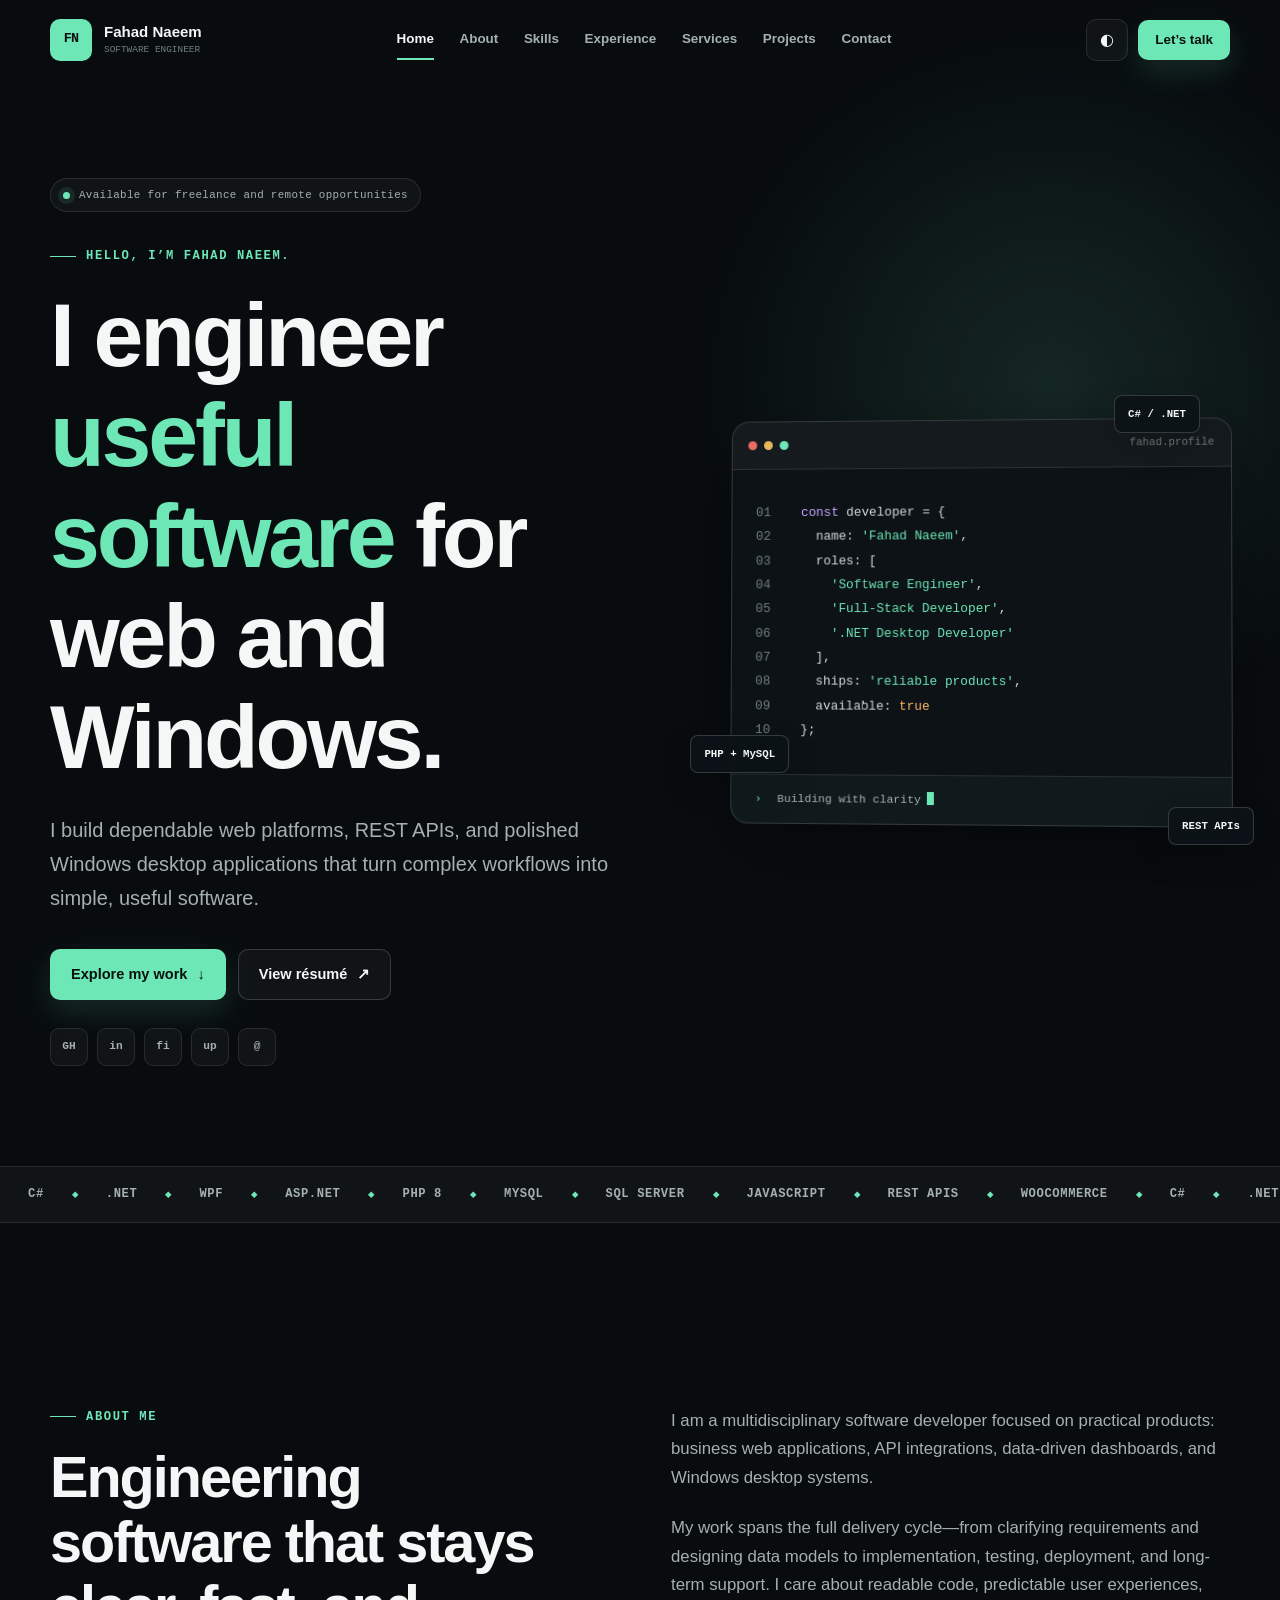
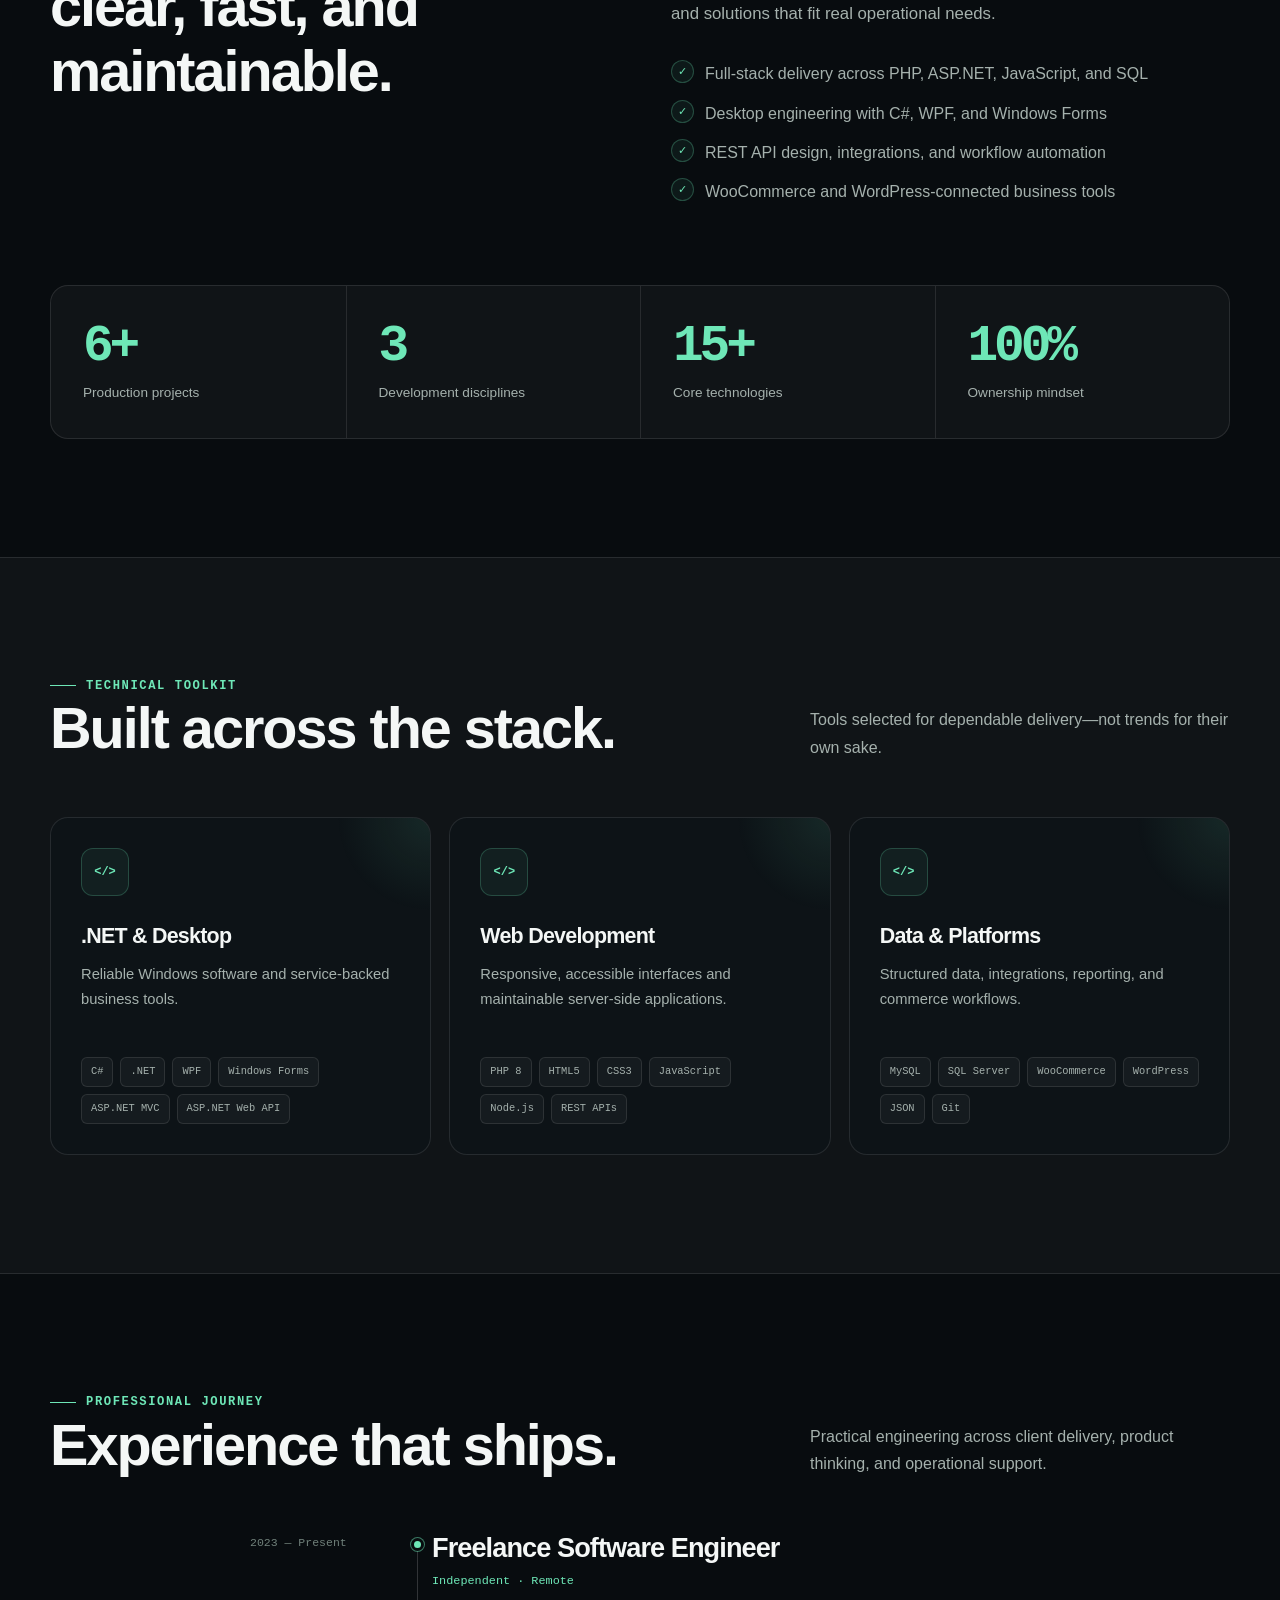
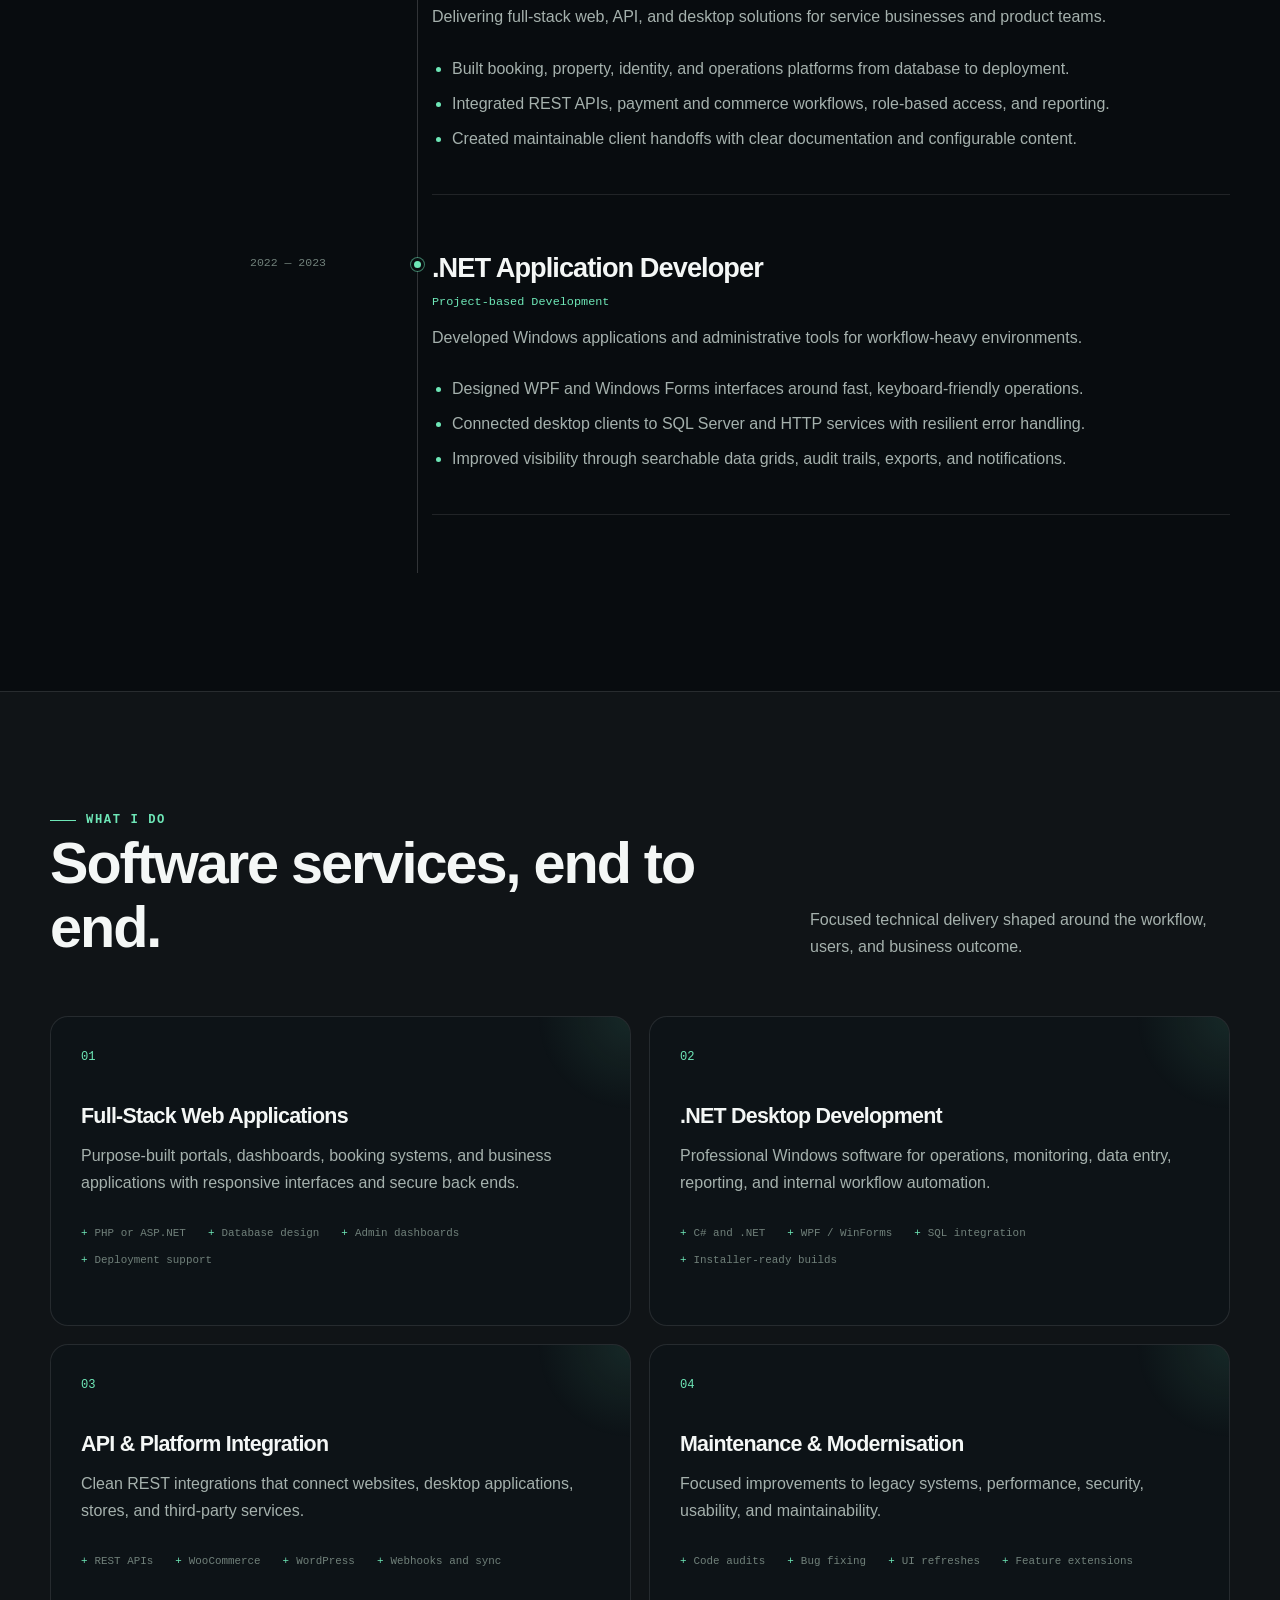
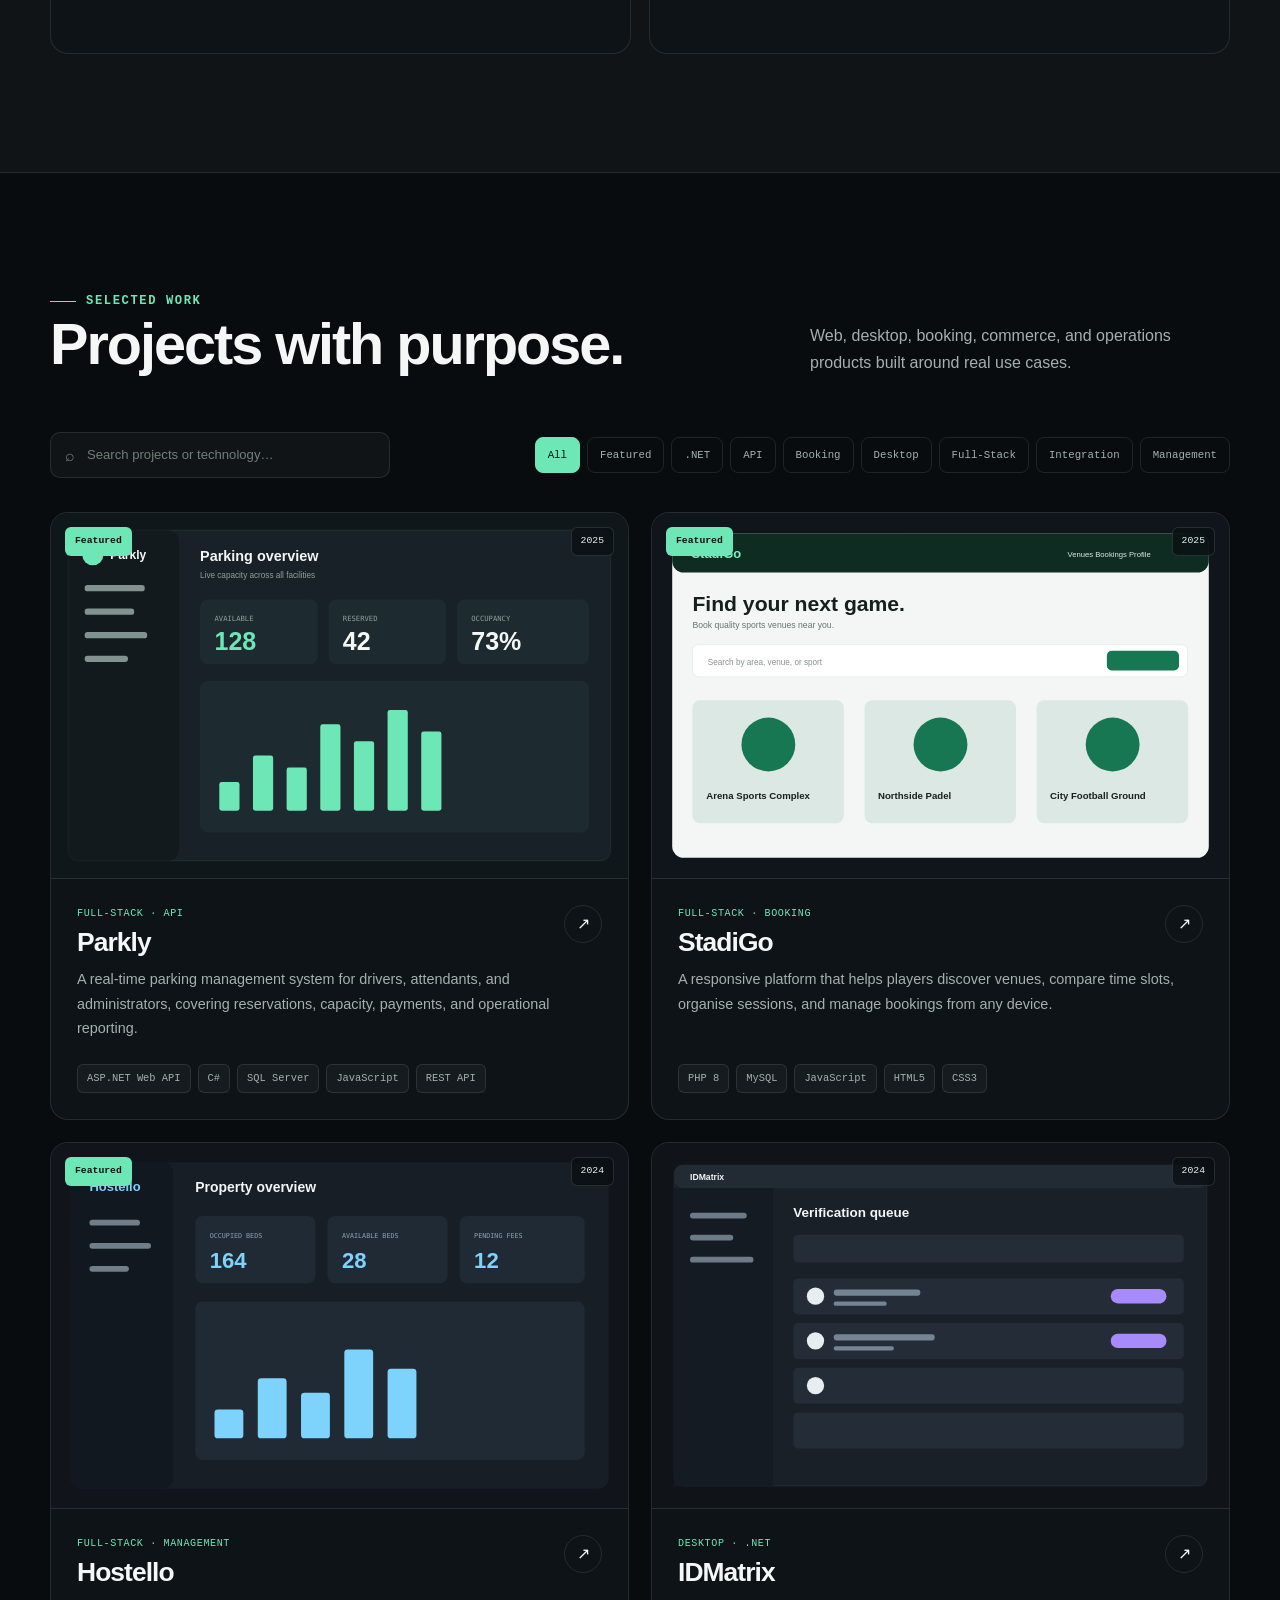
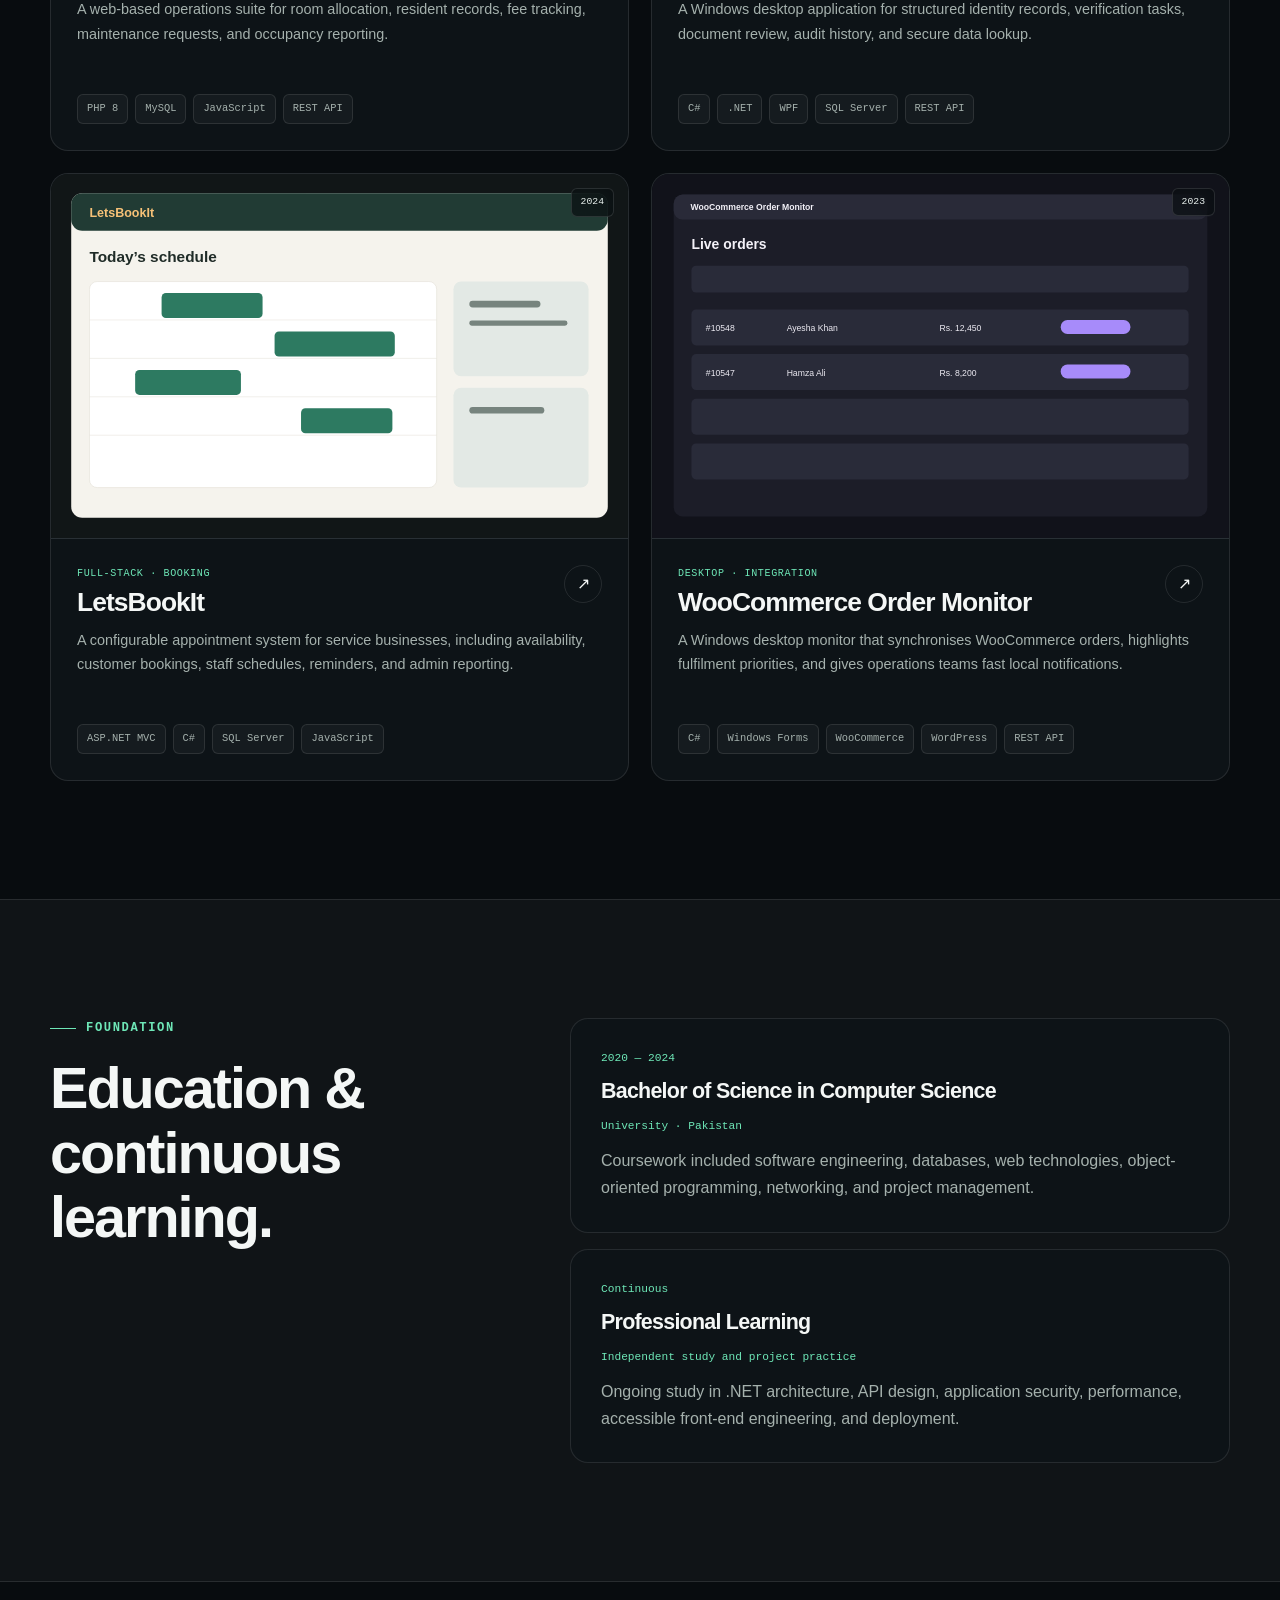
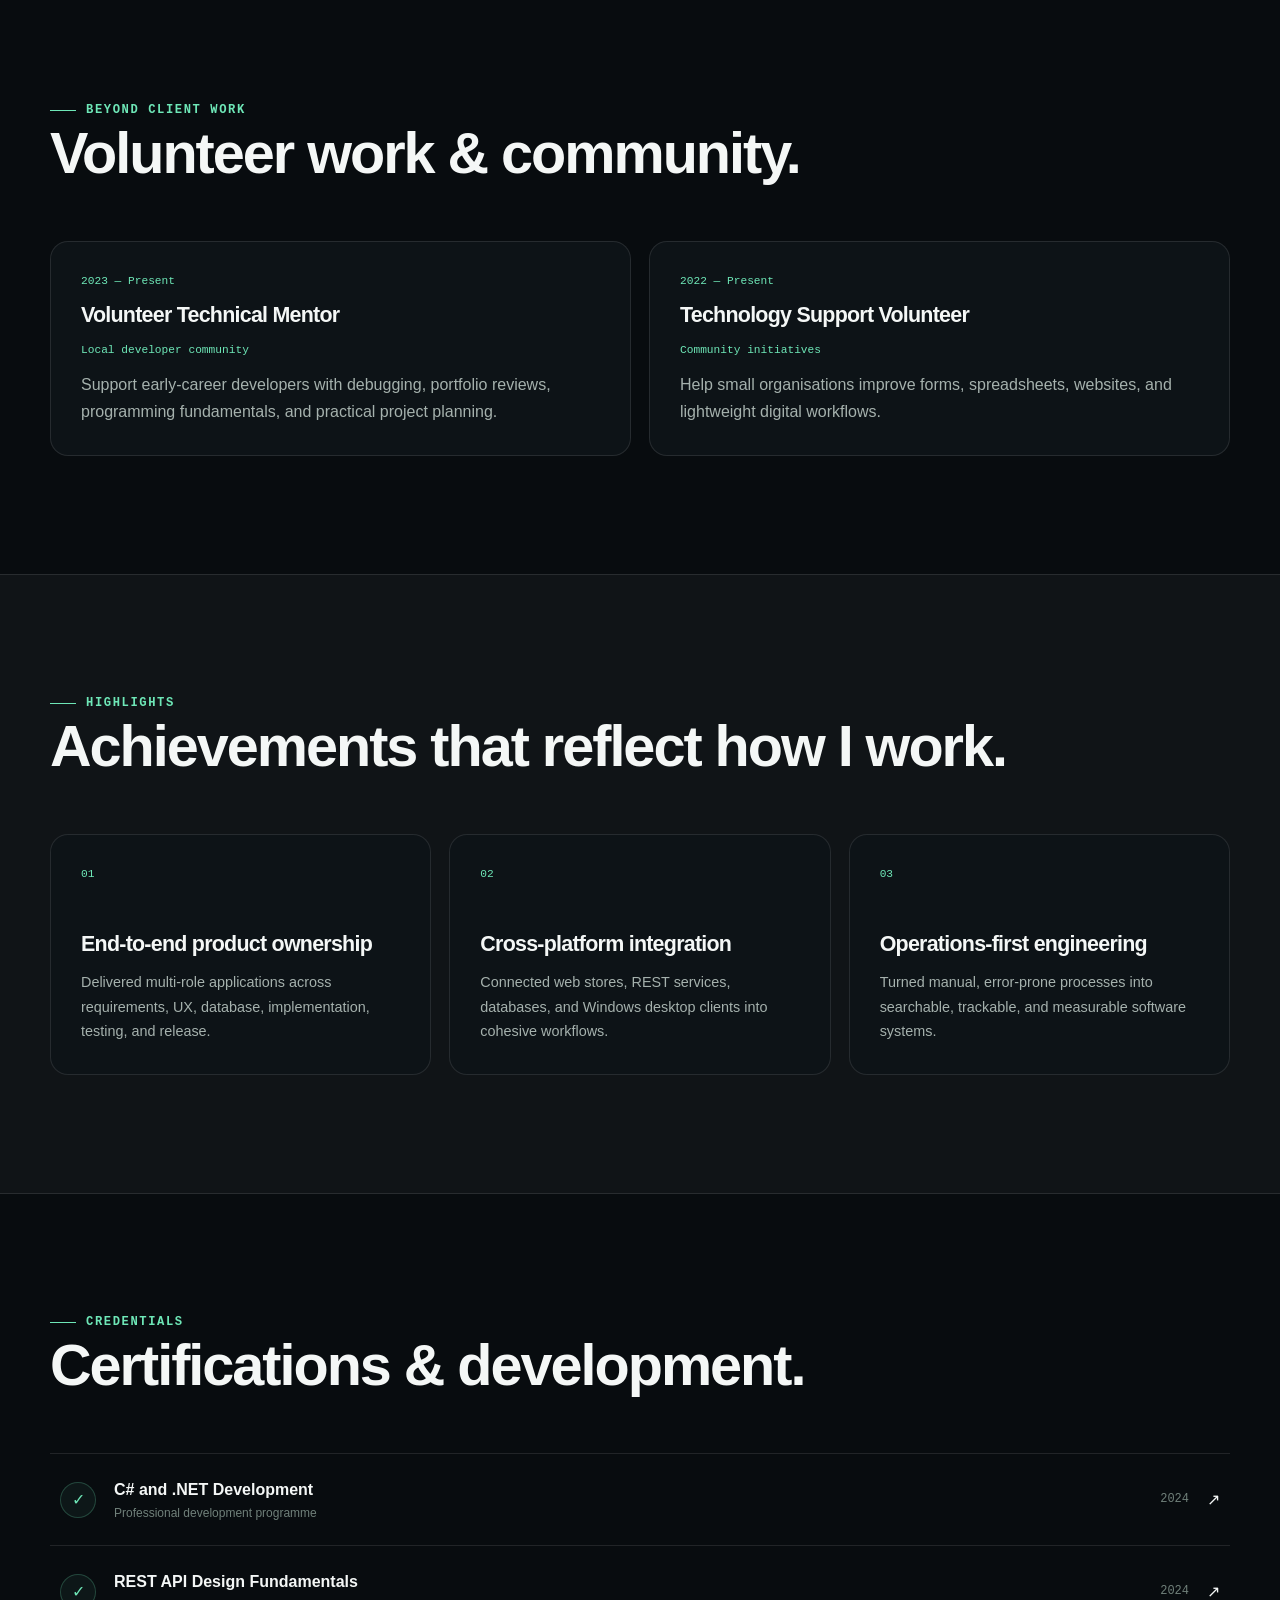
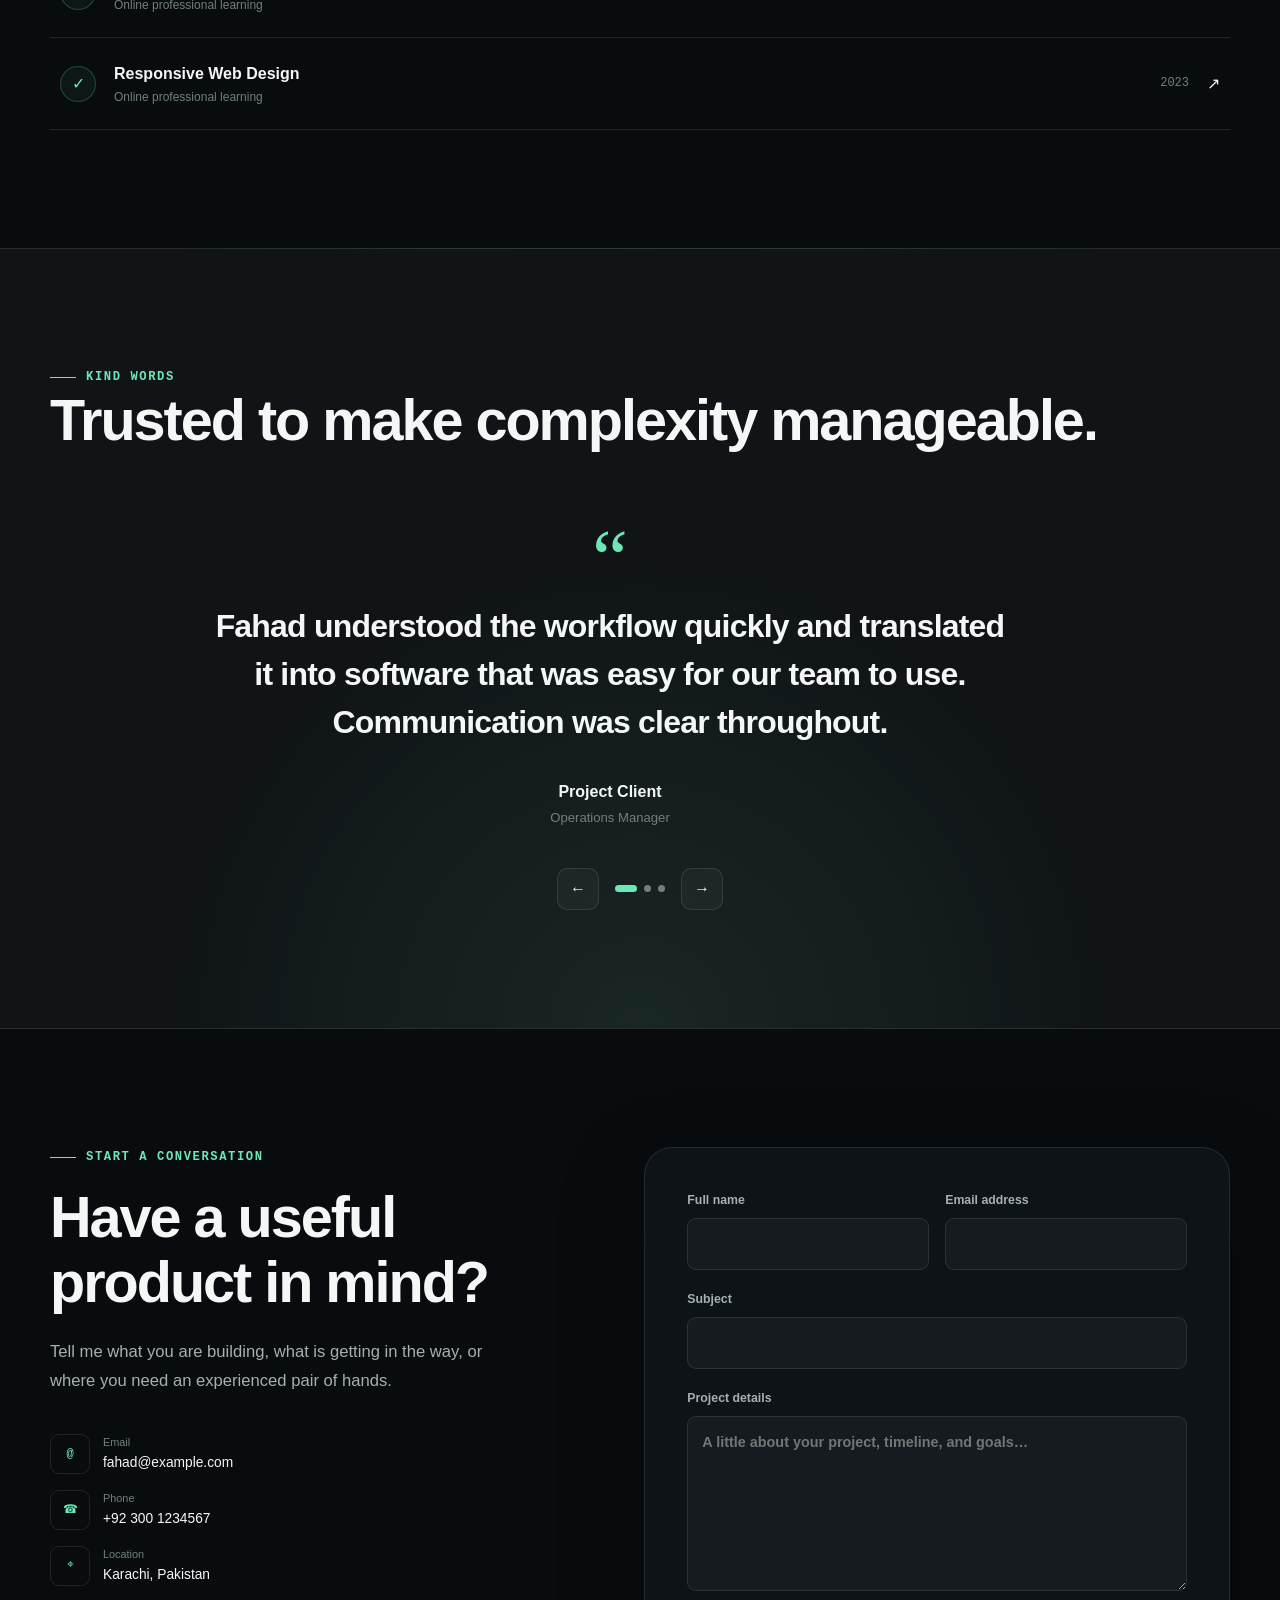
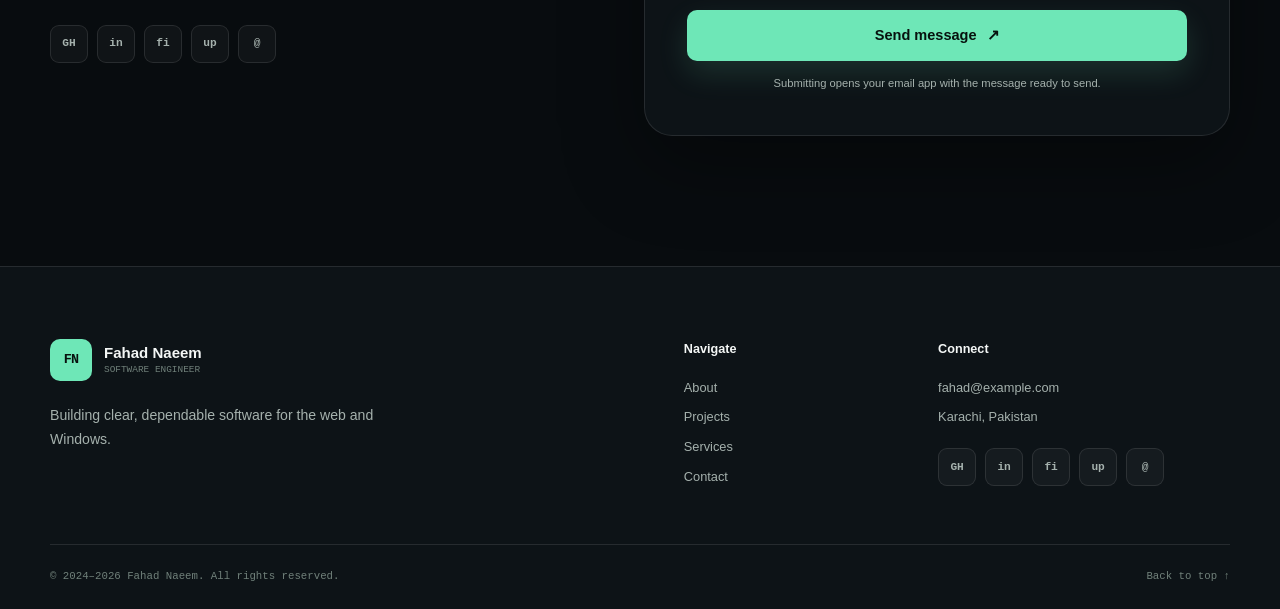
==== index.html @ 0adff745 "Update to static Site" ====
<!doctype html>
<html lang="en" data-theme="dark">
<head>
    <meta charset="utf-8">
    <meta name="viewport" content="width=device-width, initial-scale=1">
    <meta name="description" content="Portfolio of Fahad Naeem, a software engineer specialising in full-stack web development, .NET desktop applications, REST APIs, PHP, C#, WPF, and ASP.NET.">
    <meta name="keywords" content="Fahad Naeem, software engineer, full-stack developer, .NET developer, C#, WPF, PHP, ASP.NET, Karachi">
    <meta name="author" content="Fahad Naeem">
    <meta name="theme-color" content="#6ee7b7">
    <meta name="color-scheme" content="dark light">
    <link rel="canonical" href="./index.html">

    <meta property="og:type" content="website">
    <meta property="og:title" content="Fahad Naeem — Software Engineer &amp; Full-Stack Developer">
    <meta property="og:description" content="Portfolio of Fahad Naeem, a software engineer specialising in full-stack web development, .NET desktop applications, REST APIs, PHP, C#, WPF, and ASP.NET.">
    <meta property="og:url" content="./index.html">
    <meta property="og:image" content="./assets/images/og-cover.svg">
    <meta property="og:site_name" content="Fahad Naeem Portfolio">
    <meta name="twitter:card" content="summary_large_image">
    <meta name="twitter:title" content="Fahad Naeem — Software Engineer &amp; Full-Stack Developer">
    <meta name="twitter:description" content="Portfolio of Fahad Naeem, a software engineer specialising in full-stack web development, .NET desktop applications, REST APIs, PHP, C#, WPF, and ASP.NET.">
    <meta name="twitter:image" content="./assets/images/og-cover.svg">
    
    <title>Fahad Naeem — Software Engineer &amp; Full-Stack Developer</title>
    <link rel="icon" href="assets/images/favicon.svg" type="image/svg+xml">
    <link rel="stylesheet" href="assets/css/styles.css">
    <style>:root{--accent:#6ee7b7}</style>
    <script>
        (function () {
            try {
                var saved = localStorage.getItem('portfolio-theme');
                if (saved === 'dark' || saved === 'light') document.documentElement.dataset.theme = saved;
            } catch (error) {}
        }());
    </script>
    <script type="application/ld+json">{"@context":"https://schema.org","@type":"Person","name":"Fahad Naeem","jobTitle":"Software Engineer","email":"fahad@example.com","telephone":"+92 300 1234567","address":{"@type":"PostalAddress","addressLocality":"Karachi, Pakistan"},"url":"./","sameAs":["https://github.com/fahadnaeem","https://www.linkedin.com/in/fahadnaeem","https://www.fiverr.com/fahadnaeem","https://www.upwork.com/freelancers/"],"knowsAbout":["C#",".NET","WPF","ASP.NET","PHP","MySQL","SQL Server","JavaScript","REST APIs","WooCommerce"]}</script>
</head>
<body class="home-page">
    <a class="skip-link" href="#main-content">Skip to content</a>
    <header class="site-header" data-site-header>
    <div class="container nav-shell">
        <a class="brand" href="index.html" aria-label="Fahad Naeem home">
            <span class="brand-mark" aria-hidden="true">FN</span>
            <span class="brand-copy">
                <strong>Fahad Naeem</strong>
                <small>Software Engineer</small>
            </span>
        </a>

        <button class="nav-toggle icon-button" type="button" aria-label="Open navigation" aria-expanded="false" aria-controls="primary-navigation" data-nav-toggle>
            <span></span><span></span><span></span>
        </button>

        <nav class="primary-nav" id="primary-navigation" aria-label="Primary navigation" data-navigation>
                            <a href="index.html#home" aria-current="page">Home</a>
                            <a href="index.html#about">About</a>
                            <a href="index.html#skills">Skills</a>
                            <a href="index.html#experience">Experience</a>
                            <a href="index.html#services">Services</a>
                            <a href="index.html#projects">Projects</a>
                            <a href="index.html#contact">Contact</a>
                    </nav>

        <div class="nav-actions">
                            <button class="theme-toggle icon-button" type="button" aria-label="Switch colour theme" title="Switch colour theme" data-theme-toggle>
                    <span class="theme-icon" aria-hidden="true">◐</span>
                </button>
                        <a class="button button-small button-primary nav-contact" href="index.html#contact">Let’s talk</a>
        </div>
    </div>
</header>
<main id="main-content">
    <section class="hero section" id="home" aria-labelledby="hero-heading">
        <div class="hero-grid container">
            <div class="hero-copy reveal">
                <p class="availability"><span aria-hidden="true"></span>Available for freelance and remote opportunities</p>
                <p class="eyebrow">Hello, I’m Fahad Naeem.</p>
                <h1 id="hero-heading">I engineer <span>useful software</span> for web and Windows.</h1>
                <p class="hero-intro">I build dependable web platforms, REST APIs, and polished Windows desktop applications that turn complex workflows into simple, useful software.</p>
                <div class="hero-actions">
                    <a class="button button-primary" href="#projects">Explore my work <span aria-hidden="true">↓</span></a>
                    <a class="button button-secondary" href="assets/docs/resume.html" target="_blank" rel="noopener">View résumé <span aria-hidden="true">↗</span></a>
                </div>
                <div class="social-links hero-socials" aria-label="Professional profiles">
            <a href="https://github.com/fahadnaeem" target="_blank" rel="noopener noreferrer" aria-label="GitHub" title="GitHub">
            <span aria-hidden="true">GH</span>
        </a>
            <a href="https://www.linkedin.com/in/fahadnaeem" target="_blank" rel="noopener noreferrer" aria-label="LinkedIn" title="LinkedIn">
            <span aria-hidden="true">in</span>
        </a>
            <a href="https://www.fiverr.com/fahadnaeem" target="_blank" rel="noopener noreferrer" aria-label="Fiverr" title="Fiverr">
            <span aria-hidden="true">fi</span>
        </a>
            <a href="https://www.upwork.com/freelancers/" target="_blank" rel="noopener noreferrer" aria-label="Upwork" title="Upwork">
            <span aria-hidden="true">up</span>
        </a>
            <a href="mailto:fahad@example.com" aria-label="Email" title="Email">
            <span aria-hidden="true">@</span>
        </a>
    </div>
            </div>
            <div class="hero-visual reveal" aria-label="Developer profile summary">
                <div class="code-window">
                    <div class="window-bar" aria-hidden="true"><span></span><span></span><span></span><small>fahad.profile</small></div>
                    <div class="code-content" aria-hidden="true">
                        <p><i>01</i><span class="code-purple">const</span> developer = {</p>
                        <p><i>02</i>&nbsp;&nbsp;name: <span class="code-green">'Fahad Naeem'</span>,</p>
                        <p><i>03</i>&nbsp;&nbsp;roles: [</p>
                        <p><i>04</i>&nbsp;&nbsp;&nbsp;&nbsp;<span class="code-green">'Software Engineer'</span>,</p>
                        <p><i>05</i>&nbsp;&nbsp;&nbsp;&nbsp;<span class="code-green">'Full-Stack Developer'</span>,</p>
                        <p><i>06</i>&nbsp;&nbsp;&nbsp;&nbsp;<span class="code-green">'.NET Desktop Developer'</span></p>
                        <p><i>07</i>&nbsp;&nbsp;],</p>
                        <p><i>08</i>&nbsp;&nbsp;ships: <span class="code-green">'reliable products'</span>,</p>
                        <p><i>09</i>&nbsp;&nbsp;available: <span class="code-orange">true</span></p>
                        <p><i>10</i>};</p>
                    </div>
                    <div class="terminal-line"><span>›</span> Building with clarity<span class="cursor" aria-hidden="true"></span></div>
                </div>
                <div class="floating-tech floating-tech-one">C# / .NET</div>
                <div class="floating-tech floating-tech-two">PHP + MySQL</div>
                <div class="floating-tech floating-tech-three">REST APIs</div>
            </div>
        </div>
        <div class="tech-marquee" aria-label="Core technology list">
            <div>
                                    <span>C#</span><b aria-hidden="true">◆</b>
                                    <span>.NET</span><b aria-hidden="true">◆</b>
                                    <span>WPF</span><b aria-hidden="true">◆</b>
                                    <span>ASP.NET</span><b aria-hidden="true">◆</b>
                                    <span>PHP 8</span><b aria-hidden="true">◆</b>
                                    <span>MySQL</span><b aria-hidden="true">◆</b>
                                    <span>SQL Server</span><b aria-hidden="true">◆</b>
                                    <span>JavaScript</span><b aria-hidden="true">◆</b>
                                    <span>REST APIs</span><b aria-hidden="true">◆</b>
                                    <span>WooCommerce</span><b aria-hidden="true">◆</b>
                                                    <span aria-hidden="true">C#</span><b aria-hidden="true">◆</b>
                                    <span aria-hidden="true">.NET</span><b aria-hidden="true">◆</b>
                                    <span aria-hidden="true">WPF</span><b aria-hidden="true">◆</b>
                                    <span aria-hidden="true">ASP.NET</span><b aria-hidden="true">◆</b>
                                    <span aria-hidden="true">PHP 8</span><b aria-hidden="true">◆</b>
                                    <span aria-hidden="true">MySQL</span><b aria-hidden="true">◆</b>
                                    <span aria-hidden="true">SQL Server</span><b aria-hidden="true">◆</b>
                                    <span aria-hidden="true">JavaScript</span><b aria-hidden="true">◆</b>
                                    <span aria-hidden="true">REST APIs</span><b aria-hidden="true">◆</b>
                                    <span aria-hidden="true">WooCommerce</span><b aria-hidden="true">◆</b>
                            </div>
        </div>
    </section>

    <section class="section about-section" id="about" aria-labelledby="about-heading">
        <div class="container about-grid">
            <div class="section-intro reveal">
                <p class="eyebrow">About me</p>
                <h2 id="about-heading">Engineering software that stays clear, fast, and maintainable.</h2>
            </div>
            <div class="about-copy reveal">
                                    <p>I am a multidisciplinary software developer focused on practical products: business web applications, API integrations, data-driven dashboards, and Windows desktop systems.</p>
                                    <p>My work spans the full delivery cycle—from clarifying requirements and designing data models to implementation, testing, deployment, and long-term support. I care about readable code, predictable user experiences, and solutions that fit real operational needs.</p>
                                <ul class="check-list">
                                            <li><span aria-hidden="true">✓</span>Full-stack delivery across PHP, ASP.NET, JavaScript, and SQL</li>
                                            <li><span aria-hidden="true">✓</span>Desktop engineering with C#, WPF, and Windows Forms</li>
                                            <li><span aria-hidden="true">✓</span>REST API design, integrations, and workflow automation</li>
                                            <li><span aria-hidden="true">✓</span>WooCommerce and WordPress-connected business tools</li>
                                    </ul>
            </div>
        </div>

        <section class="container stats-grid" id="statistics" aria-labelledby="statistics-heading">
            <h2 class="sr-only" id="statistics-heading">Professional statistics</h2>
                            <div class="stat-card reveal">
                    <strong>6+</strong>
                    <span>Production projects</span>
                </div>
                            <div class="stat-card reveal">
                    <strong>3</strong>
                    <span>Development disciplines</span>
                </div>
                            <div class="stat-card reveal">
                    <strong>15+</strong>
                    <span>Core technologies</span>
                </div>
                            <div class="stat-card reveal">
                    <strong>100%</strong>
                    <span>Ownership mindset</span>
                </div>
                    </section>
    </section>

    <section class="section surface-section" id="skills" aria-labelledby="skills-heading">
        <div class="container">
            <div class="section-heading reveal">
                <div>
                    <p class="eyebrow">Technical toolkit</p>
                    <h2 id="skills-heading">Built across the stack.</h2>
                </div>
                <p>Tools selected for dependable delivery—not trends for their own sake.</p>
            </div>
            <div class="skill-grid">
                                    <article class="skill-card reveal">
                        <div class="skill-icon" aria-hidden="true">&lt;/&gt;</div>
                        <h3>.NET &amp; Desktop</h3>
                        <p>Reliable Windows software and service-backed business tools.</p>
                        <div class="tag-list">
                            <span>C#</span><span>.NET</span><span>WPF</span><span>Windows Forms</span><span>ASP.NET MVC</span><span>ASP.NET Web API</span>                        </div>
                    </article>
                                    <article class="skill-card reveal">
                        <div class="skill-icon" aria-hidden="true">&lt;/&gt;</div>
                        <h3>Web Development</h3>
                        <p>Responsive, accessible interfaces and maintainable server-side applications.</p>
                        <div class="tag-list">
                            <span>PHP 8</span><span>HTML5</span><span>CSS3</span><span>JavaScript</span><span>Node.js</span><span>REST APIs</span>                        </div>
                    </article>
                                    <article class="skill-card reveal">
                        <div class="skill-icon" aria-hidden="true">&lt;/&gt;</div>
                        <h3>Data &amp; Platforms</h3>
                        <p>Structured data, integrations, reporting, and commerce workflows.</p>
                        <div class="tag-list">
                            <span>MySQL</span><span>SQL Server</span><span>WooCommerce</span><span>WordPress</span><span>JSON</span><span>Git</span>                        </div>
                    </article>
                            </div>
        </div>
    </section>

    <section class="section" id="experience" aria-labelledby="experience-heading">
        <div class="container">
            <div class="section-heading reveal">
                <div><p class="eyebrow">Professional journey</p><h2 id="experience-heading">Experience that ships.</h2></div>
                <p>Practical engineering across client delivery, product thinking, and operational support.</p>
            </div>
            <div class="timeline">
                                    <article class="timeline-item reveal">
                        <div class="timeline-marker" aria-hidden="true"></div>
                        <p class="timeline-period">2023 — Present</p>
                        <div class="timeline-content">
                            <h3>Freelance Software Engineer</h3>
                            <p class="timeline-company">Independent · Remote</p>
                            <p>Delivering full-stack web, API, and desktop solutions for service businesses and product teams.</p>
                            <ul>
                                <li>Built booking, property, identity, and operations platforms from database to deployment.</li><li>Integrated REST APIs, payment and commerce workflows, role-based access, and reporting.</li><li>Created maintainable client handoffs with clear documentation and configurable content.</li>                            </ul>
                        </div>
                    </article>
                                    <article class="timeline-item reveal">
                        <div class="timeline-marker" aria-hidden="true"></div>
                        <p class="timeline-period">2022 — 2023</p>
                        <div class="timeline-content">
                            <h3>.NET Application Developer</h3>
                            <p class="timeline-company">Project-based Development</p>
                            <p>Developed Windows applications and administrative tools for workflow-heavy environments.</p>
                            <ul>
                                <li>Designed WPF and Windows Forms interfaces around fast, keyboard-friendly operations.</li><li>Connected desktop clients to SQL Server and HTTP services with resilient error handling.</li><li>Improved visibility through searchable data grids, audit trails, exports, and notifications.</li>                            </ul>
                        </div>
                    </article>
                            </div>
        </div>
    </section>

    <section class="section surface-section" id="services" aria-labelledby="services-heading">
        <div class="container">
            <div class="section-heading reveal">
                <div><p class="eyebrow">What I do</p><h2 id="services-heading">Software services, end to end.</h2></div>
                <p>Focused technical delivery shaped around the workflow, users, and business outcome.</p>
            </div>
            <div class="services-grid">
                                    <article class="service-card reveal">
                        <span class="service-number">01</span>
                        <h3>Full-Stack Web Applications</h3>
                        <p>Purpose-built portals, dashboards, booking systems, and business applications with responsive interfaces and secure back ends.</p>
                        <ul>
                            <li>PHP or ASP.NET</li><li>Database design</li><li>Admin dashboards</li><li>Deployment support</li>                        </ul>
                    </article>
                                    <article class="service-card reveal">
                        <span class="service-number">02</span>
                        <h3>.NET Desktop Development</h3>
                        <p>Professional Windows software for operations, monitoring, data entry, reporting, and internal workflow automation.</p>
                        <ul>
                            <li>C# and .NET</li><li>WPF / WinForms</li><li>SQL integration</li><li>Installer-ready builds</li>                        </ul>
                    </article>
                                    <article class="service-card reveal">
                        <span class="service-number">03</span>
                        <h3>API &amp; Platform Integration</h3>
                        <p>Clean REST integrations that connect websites, desktop applications, stores, and third-party services.</p>
                        <ul>
                            <li>REST APIs</li><li>WooCommerce</li><li>WordPress</li><li>Webhooks and sync</li>                        </ul>
                    </article>
                                    <article class="service-card reveal">
                        <span class="service-number">04</span>
                        <h3>Maintenance &amp; Modernisation</h3>
                        <p>Focused improvements to legacy systems, performance, security, usability, and maintainability.</p>
                        <ul>
                            <li>Code audits</li><li>Bug fixing</li><li>UI refreshes</li><li>Feature extensions</li>                        </ul>
                    </article>
                            </div>
        </div>
    </section>

    <section class="section projects-section" id="projects" aria-labelledby="projects-heading">
        <div class="container">
            <div class="section-heading reveal">
                <div><p class="eyebrow">Selected work</p><h2 id="projects-heading">Projects with purpose.</h2></div>
                <p>Web, desktop, booking, commerce, and operations products built around real use cases.</p>
            </div>
            <div class="project-toolbar reveal">
                <label class="project-search">
                    <span class="sr-only">Search projects</span>
                    <span aria-hidden="true">⌕</span>
                    <input type="search" placeholder="Search projects or technology…" autocomplete="off" data-project-search>
                </label>
                <div class="filter-list" role="group" aria-label="Filter projects by category">
                    <button class="filter-button active" type="button" data-project-filter="all" aria-pressed="true">All</button>
                    <button class="filter-button" type="button" data-project-filter="featured" aria-pressed="false">Featured</button>
                                            <button class="filter-button" type="button" data-project-filter=".net" aria-pressed="false">.NET</button>
                                            <button class="filter-button" type="button" data-project-filter="api" aria-pressed="false">API</button>
                                            <button class="filter-button" type="button" data-project-filter="booking" aria-pressed="false">Booking</button>
                                            <button class="filter-button" type="button" data-project-filter="desktop" aria-pressed="false">Desktop</button>
                                            <button class="filter-button" type="button" data-project-filter="full-stack" aria-pressed="false">Full-Stack</button>
                                            <button class="filter-button" type="button" data-project-filter="integration" aria-pressed="false">Integration</button>
                                            <button class="filter-button" type="button" data-project-filter="management" aria-pressed="false">Management</button>
                                    </div>
            </div>
            <div class="projects-grid" data-project-grid>
                <article class="project-card reveal" data-project-card data-categories="full-stack|api" data-search="parkly smart parking operations platform a real-time parking management system for drivers, attendants, and administrators, covering reservations, capacity, payments, and operational reporting. full-stack api asp.net web api c# sql server javascript rest api">
    <a class="project-image" href="projects/parkly.html" aria-label="View Parkly case study">
        <img src="assets/images/projects/parkly.svg" alt="" loading="lazy" width="1200" height="760">
        <span class="project-year">2025</span>
        <span class="featured-badge">Featured</span>    </a>
    <div class="project-card-body">
        <div class="project-card-heading">
            <div>
                <p class="project-kicker">Full-Stack · API</p>
                <h3><a href="projects/parkly.html">Parkly</a></h3>
            </div>
            <a class="arrow-link" href="projects/parkly.html" aria-label="Open Parkly">↗</a>
        </div>
        <p>A real-time parking management system for drivers, attendants, and administrators, covering reservations, capacity, payments, and operational reporting.</p>
        <div class="tag-list" aria-label="Technologies">
                            <span>ASP.NET Web API</span>
                            <span>C#</span>
                            <span>SQL Server</span>
                            <span>JavaScript</span>
                            <span>REST API</span>
                    </div>
    </div>
</article>
<article class="project-card reveal" data-project-card data-categories="full-stack|booking" data-search="stadigo venue and sports booking experience a responsive platform that helps players discover venues, compare time slots, organise sessions, and manage bookings from any device. full-stack booking php 8 mysql javascript html5 css3">
    <a class="project-image" href="projects/stadigo.html" aria-label="View StadiGo case study">
        <img src="assets/images/projects/stadigo.svg" alt="" loading="lazy" width="1200" height="760">
        <span class="project-year">2025</span>
        <span class="featured-badge">Featured</span>    </a>
    <div class="project-card-body">
        <div class="project-card-heading">
            <div>
                <p class="project-kicker">Full-Stack · Booking</p>
                <h3><a href="projects/stadigo.html">StadiGo</a></h3>
            </div>
            <a class="arrow-link" href="projects/stadigo.html" aria-label="Open StadiGo">↗</a>
        </div>
        <p>A responsive platform that helps players discover venues, compare time slots, organise sessions, and manage bookings from any device.</p>
        <div class="tag-list" aria-label="Technologies">
                            <span>PHP 8</span>
                            <span>MySQL</span>
                            <span>JavaScript</span>
                            <span>HTML5</span>
                            <span>CSS3</span>
                    </div>
    </div>
</article>
<article class="project-card reveal" data-project-card data-categories="full-stack|management" data-search="hostello hostel property management system a web-based operations suite for room allocation, resident records, fee tracking, maintenance requests, and occupancy reporting. full-stack management php 8 mysql javascript rest api">
    <a class="project-image" href="projects/hostello.html" aria-label="View Hostello case study">
        <img src="assets/images/projects/hostello.svg" alt="" loading="lazy" width="1200" height="760">
        <span class="project-year">2024</span>
        <span class="featured-badge">Featured</span>    </a>
    <div class="project-card-body">
        <div class="project-card-heading">
            <div>
                <p class="project-kicker">Full-Stack · Management</p>
                <h3><a href="projects/hostello.html">Hostello</a></h3>
            </div>
            <a class="arrow-link" href="projects/hostello.html" aria-label="Open Hostello">↗</a>
        </div>
        <p>A web-based operations suite for room allocation, resident records, fee tracking, maintenance requests, and occupancy reporting.</p>
        <div class="tag-list" aria-label="Technologies">
                            <span>PHP 8</span>
                            <span>MySQL</span>
                            <span>JavaScript</span>
                            <span>REST API</span>
                    </div>
    </div>
</article>
<article class="project-card reveal" data-project-card data-categories="desktop|.net" data-search="idmatrix desktop identity verification workspace a windows desktop application for structured identity records, verification tasks, document review, audit history, and secure data lookup. desktop .net c# .net wpf sql server rest api">
    <a class="project-image" href="projects/idmatrix.html" aria-label="View IDMatrix case study">
        <img src="assets/images/projects/idmatrix.svg" alt="" loading="lazy" width="1200" height="760">
        <span class="project-year">2024</span>
            </a>
    <div class="project-card-body">
        <div class="project-card-heading">
            <div>
                <p class="project-kicker">Desktop · .NET</p>
                <h3><a href="projects/idmatrix.html">IDMatrix</a></h3>
            </div>
            <a class="arrow-link" href="projects/idmatrix.html" aria-label="Open IDMatrix">↗</a>
        </div>
        <p>A Windows desktop application for structured identity records, verification tasks, document review, audit history, and secure data lookup.</p>
        <div class="tag-list" aria-label="Technologies">
                            <span>C#</span>
                            <span>.NET</span>
                            <span>WPF</span>
                            <span>SQL Server</span>
                            <span>REST API</span>
                    </div>
    </div>
</article>
<article class="project-card reveal" data-project-card data-categories="full-stack|booking" data-search="letsbookit flexible service appointment platform a configurable appointment system for service businesses, including availability, customer bookings, staff schedules, reminders, and admin reporting. full-stack booking asp.net mvc c# sql server javascript">
    <a class="project-image" href="projects/letsbookit.html" aria-label="View LetsBookIt case study">
        <img src="assets/images/projects/letsbookit.svg" alt="" loading="lazy" width="1200" height="760">
        <span class="project-year">2024</span>
            </a>
    <div class="project-card-body">
        <div class="project-card-heading">
            <div>
                <p class="project-kicker">Full-Stack · Booking</p>
                <h3><a href="projects/letsbookit.html">LetsBookIt</a></h3>
            </div>
            <a class="arrow-link" href="projects/letsbookit.html" aria-label="Open LetsBookIt">↗</a>
        </div>
        <p>A configurable appointment system for service businesses, including availability, customer bookings, staff schedules, reminders, and admin reporting.</p>
        <div class="tag-list" aria-label="Technologies">
                            <span>ASP.NET MVC</span>
                            <span>C#</span>
                            <span>SQL Server</span>
                            <span>JavaScript</span>
                    </div>
    </div>
</article>
<article class="project-card reveal" data-project-card data-categories="desktop|integration" data-search="woocommerce order monitor real-time desktop order operations a windows desktop monitor that synchronises woocommerce orders, highlights fulfilment priorities, and gives operations teams fast local notifications. desktop integration c# windows forms woocommerce wordpress rest api">
    <a class="project-image" href="projects/woocommerce-order-monitor.html" aria-label="View WooCommerce Order Monitor case study">
        <img src="assets/images/projects/woocommerce.svg" alt="" loading="lazy" width="1200" height="760">
        <span class="project-year">2023</span>
            </a>
    <div class="project-card-body">
        <div class="project-card-heading">
            <div>
                <p class="project-kicker">Desktop · Integration</p>
                <h3><a href="projects/woocommerce-order-monitor.html">WooCommerce Order Monitor</a></h3>
            </div>
            <a class="arrow-link" href="projects/woocommerce-order-monitor.html" aria-label="Open WooCommerce Order Monitor">↗</a>
        </div>
        <p>A Windows desktop monitor that synchronises WooCommerce orders, highlights fulfilment priorities, and gives operations teams fast local notifications.</p>
        <div class="tag-list" aria-label="Technologies">
                            <span>C#</span>
                            <span>Windows Forms</span>
                            <span>WooCommerce</span>
                            <span>WordPress</span>
                            <span>REST API</span>
                    </div>
    </div>
</article>
            </div>
            <p class="empty-projects" hidden data-project-empty>No projects match that search yet.</p>
        </div>
    </section>

    <section class="section surface-section" id="education" aria-labelledby="education-heading">
        <div class="container two-column-section">
            <div class="section-intro reveal">
                <p class="eyebrow">Foundation</p>
                <h2 id="education-heading">Education & continuous learning.</h2>
            </div>
            <div class="stacked-cards">
                                    <article class="detail-card reveal">
                        <p class="meta">2020 — 2024</p>
                        <h3>Bachelor of Science in Computer Science</h3>
                        <p class="accent-copy">University · Pakistan</p>
                        <p>Coursework included software engineering, databases, web technologies, object-oriented programming, networking, and project management.</p>
                    </article>
                                    <article class="detail-card reveal">
                        <p class="meta">Continuous</p>
                        <h3>Professional Learning</h3>
                        <p class="accent-copy">Independent study and project practice</p>
                        <p>Ongoing study in .NET architecture, API design, application security, performance, accessible front-end engineering, and deployment.</p>
                    </article>
                            </div>
        </div>
    </section>

    <section class="section" id="volunteer" aria-labelledby="volunteer-heading">
        <div class="container">
            <div class="section-heading reveal">
                <div><p class="eyebrow">Beyond client work</p><h2 id="volunteer-heading">Volunteer work & community.</h2></div>
            </div>
            <div class="two-card-grid">
                                    <article class="detail-card reveal">
                        <p class="meta">2023 — Present</p>
                        <h3>Volunteer Technical Mentor</h3>
                        <p class="accent-copy">Local developer community</p>
                        <p>Support early-career developers with debugging, portfolio reviews, programming fundamentals, and practical project planning.</p>
                    </article>
                                    <article class="detail-card reveal">
                        <p class="meta">2022 — Present</p>
                        <h3>Technology Support Volunteer</h3>
                        <p class="accent-copy">Community initiatives</p>
                        <p>Help small organisations improve forms, spreadsheets, websites, and lightweight digital workflows.</p>
                    </article>
                            </div>
        </div>
    </section>

    <section class="section surface-section" id="achievements" aria-labelledby="achievements-heading">
        <div class="container">
            <div class="section-heading reveal">
                <div><p class="eyebrow">Highlights</p><h2 id="achievements-heading">Achievements that reflect how I work.</h2></div>
            </div>
            <div class="achievement-grid">
                                    <article class="achievement-card reveal">
                        <span aria-hidden="true">01</span>
                        <h3>End-to-end product ownership</h3>
                        <p>Delivered multi-role applications across requirements, UX, database, implementation, testing, and release.</p>
                    </article>
                                    <article class="achievement-card reveal">
                        <span aria-hidden="true">02</span>
                        <h3>Cross-platform integration</h3>
                        <p>Connected web stores, REST services, databases, and Windows desktop clients into cohesive workflows.</p>
                    </article>
                                    <article class="achievement-card reveal">
                        <span aria-hidden="true">03</span>
                        <h3>Operations-first engineering</h3>
                        <p>Turned manual, error-prone processes into searchable, trackable, and measurable software systems.</p>
                    </article>
                            </div>
        </div>
    </section>

    <section class="section" id="certifications" aria-labelledby="certifications-heading">
        <div class="container">
            <div class="section-heading reveal">
                <div><p class="eyebrow">Credentials</p><h2 id="certifications-heading">Certifications & development.</h2></div>
            </div>
            <div class="certification-list">
                                    <a class="certificate-row reveal" href="#contact">
                        <span class="certificate-icon" aria-hidden="true">✓</span>
                        <span><strong>C# and .NET Development</strong><small>Professional development programme</small></span>
                        <span class="certificate-year">2024</span>
                        <span aria-hidden="true">↗</span>
                    </a>
                                    <a class="certificate-row reveal" href="#contact">
                        <span class="certificate-icon" aria-hidden="true">✓</span>
                        <span><strong>REST API Design Fundamentals</strong><small>Online professional learning</small></span>
                        <span class="certificate-year">2024</span>
                        <span aria-hidden="true">↗</span>
                    </a>
                                    <a class="certificate-row reveal" href="#contact">
                        <span class="certificate-icon" aria-hidden="true">✓</span>
                        <span><strong>Responsive Web Design</strong><small>Online professional learning</small></span>
                        <span class="certificate-year">2023</span>
                        <span aria-hidden="true">↗</span>
                    </a>
                            </div>
        </div>
    </section>

    <section class="section testimonials-section" id="testimonials" aria-labelledby="testimonials-heading">
        <div class="container">
            <div class="section-heading reveal">
                <div><p class="eyebrow">Kind words</p><h2 id="testimonials-heading">Trusted to make complexity manageable.</h2></div>
            </div>
            <div class="testimonial-slider reveal" data-testimonial-slider>
                <div class="testimonial-track">
                                            <figure class="testimonial-card active" data-testimonial aria-hidden="false">
                            <div class="quote-mark" aria-hidden="true">“</div>
                            <blockquote>Fahad understood the workflow quickly and translated it into software that was easy for our team to use. Communication was clear throughout.</blockquote>
                            <figcaption><strong>Project Client</strong><span>Operations Manager</span></figcaption>
                        </figure>
                                            <figure class="testimonial-card" data-testimonial aria-hidden="true">
                            <div class="quote-mark" aria-hidden="true">“</div>
                            <blockquote>The final application was thoughtful, stable, and well documented. Fahad handled both the technical details and the user experience with care.</blockquote>
                            <figcaption><strong>Development Partner</strong><span>Product Consultant</span></figcaption>
                        </figure>
                                            <figure class="testimonial-card" data-testimonial aria-hidden="true">
                            <div class="quote-mark" aria-hidden="true">“</div>
                            <blockquote>A dependable developer who asks the right questions, keeps scope visible, and delivers practical solutions rather than unnecessary complexity.</blockquote>
                            <figcaption><strong>Freelance Client</strong><span>Small Business Owner</span></figcaption>
                        </figure>
                                    </div>
                <div class="slider-controls">
                    <button class="icon-button" type="button" data-testimonial-prev aria-label="Previous testimonial">←</button>
                    <div class="slider-dots" data-testimonial-dots></div>
                    <button class="icon-button" type="button" data-testimonial-next aria-label="Next testimonial">→</button>
                </div>
            </div>
        </div>
    </section>

    <section class="section contact-section" id="contact" aria-labelledby="contact-heading">
        <div class="container contact-grid">
            <div class="contact-copy reveal">
                <p class="eyebrow">Start a conversation</p>
                <h2 id="contact-heading">Have a useful product in mind?</h2>
                <p>Tell me what you are building, what is getting in the way, or where you need an experienced pair of hands.</p>
                <div class="contact-details">
                    <a href="mailto:fahad@example.com"><span aria-hidden="true">@</span><span><small>Email</small>fahad@example.com</span></a>
                    <a href="tel:+923001234567"><span aria-hidden="true">☎</span><span><small>Phone</small>+92 300 1234567</span></a>
                    <div><span aria-hidden="true">⌖</span><span><small>Location</small>Karachi, Pakistan</span></div>
                </div>
                <div class="social-links contact-socials" aria-label="Professional profiles">
            <a href="https://github.com/fahadnaeem" target="_blank" rel="noopener noreferrer" aria-label="GitHub" title="GitHub">
            <span aria-hidden="true">GH</span>
        </a>
            <a href="https://www.linkedin.com/in/fahadnaeem" target="_blank" rel="noopener noreferrer" aria-label="LinkedIn" title="LinkedIn">
            <span aria-hidden="true">in</span>
        </a>
            <a href="https://www.fiverr.com/fahadnaeem" target="_blank" rel="noopener noreferrer" aria-label="Fiverr" title="Fiverr">
            <span aria-hidden="true">fi</span>
        </a>
            <a href="https://www.upwork.com/freelancers/" target="_blank" rel="noopener noreferrer" aria-label="Upwork" title="Upwork">
            <span aria-hidden="true">up</span>
        </a>
            <a href="mailto:fahad@example.com" aria-label="Email" title="Email">
            <span aria-hidden="true">@</span>
        </a>
    </div>
            </div>

            <form class="contact-form reveal" method="post" action="mailto:fahad@example.com" novalidate data-contact-form>

                
                <div class="form-row">
                    <label>Full name<input type="text" name="name" value="" autocomplete="name" minlength="2" maxlength="80" required></label>
                    <label>Email address<input type="email" name="email" value="" autocomplete="email" maxlength="160" required></label>
                </div>
                <label>Subject<input type="text" name="subject" value="" minlength="3" maxlength="120" required></label>
                <label>Project details<textarea name="message" rows="6" minlength="20" maxlength="5000" placeholder="A little about your project, timeline, and goals…" required></textarea></label>
                <button class="button button-primary submit-button" type="submit">Send message <span aria-hidden="true">↗</span></button>
                <p class="form-note">Submitting opens your email app with the message ready to send.</p>
            </form>
        </div>
    </section>
</main>
<footer class="site-footer">
    <div class="container footer-grid">
        <div>
            <a class="brand footer-brand" href="index.html">
                <span class="brand-mark" aria-hidden="true">FN</span>
                <span class="brand-copy"><strong>Fahad Naeem</strong><small>Software Engineer</small></span>
            </a>
            <p>Building clear, dependable software for the web and Windows.</p>
        </div>
        <div class="footer-links">
            <strong>Navigate</strong>
            <a href="index.html#about">About</a>
            <a href="index.html#projects">Projects</a>
            <a href="index.html#services">Services</a>
            <a href="index.html#contact">Contact</a>
        </div>
        <div class="footer-contact">
            <strong>Connect</strong>
            <a href="mailto:fahad@example.com">fahad@example.com</a>
            <span>Karachi, Pakistan</span>
            <div class="social-links footer-socials" aria-label="Professional profiles">
            <a href="https://github.com/fahadnaeem" target="_blank" rel="noopener noreferrer" aria-label="GitHub" title="GitHub">
            <span aria-hidden="true">GH</span>
        </a>
            <a href="https://www.linkedin.com/in/fahadnaeem" target="_blank" rel="noopener noreferrer" aria-label="LinkedIn" title="LinkedIn">
            <span aria-hidden="true">in</span>
        </a>
            <a href="https://www.fiverr.com/fahadnaeem" target="_blank" rel="noopener noreferrer" aria-label="Fiverr" title="Fiverr">
            <span aria-hidden="true">fi</span>
        </a>
            <a href="https://www.upwork.com/freelancers/" target="_blank" rel="noopener noreferrer" aria-label="Upwork" title="Upwork">
            <span aria-hidden="true">up</span>
        </a>
            <a href="mailto:fahad@example.com" aria-label="Email" title="Email">
            <span aria-hidden="true">@</span>
        </a>
    </div>
        </div>
    </div>
    <div class="container footer-bottom">
        <p>© 2024–2026 Fahad Naeem. All rights reserved.</p>
        <a href="#main-content">Back to top ↑</a>
    </div>
</footer>
<script src="assets/js/main.js" defer></script>
</body>
</html>
---- assets/css/styles.css ----
@charset "UTF-8";

:root {
    --accent: #6ee7b7;
    --accent-rgb: 110, 231, 183;
    --bg: #080c0f;
    --bg-elevated: #0d1317;
    --surface: #11191e;
    --surface-2: #172127;
    --surface-soft: rgba(255, 255, 255, 0.035);
    --text: #f4f7f6;
    --text-soft: #a5b1ad;
    --text-faint: #70807a;
    --line: rgba(255, 255, 255, 0.1);
    --line-strong: rgba(255, 255, 255, 0.17);
    --shadow: 0 28px 80px rgba(0, 0, 0, 0.36);
    --danger: #ff8e8e;
    --success: #74e8b7;
    --radius-sm: 10px;
    --radius: 18px;
    --radius-lg: 28px;
    --container: 1180px;
    --header-height: 80px;
    --font-sans: Inter, ui-sans-serif, -apple-system, BlinkMacSystemFont, "Segoe UI", sans-serif;
    --font-mono: "SFMono-Regular", Consolas, "Liberation Mono", monospace;
}

[data-theme="light"] {
    --bg: #f4f6f3;
    --bg-elevated: #ffffff;
    --surface: #e9eeea;
    --surface-2: #dfe7e2;
    --surface-soft: rgba(8, 20, 15, 0.035);
    --text: #101916;
    --text-soft: #52615b;
    --text-faint: #78857f;
    --line: rgba(8, 20, 15, 0.11);
    --line-strong: rgba(8, 20, 15, 0.2);
    --shadow: 0 28px 70px rgba(26, 48, 38, 0.12);
}

*,
*::before,
*::after {
    box-sizing: border-box;
}

html {
    scroll-behavior: smooth;
    scroll-padding-top: calc(var(--header-height) + 24px);
}

body {
    margin: 0;
    min-width: 320px;
    overflow-x: hidden;
    color: var(--text);
    background: var(--bg);
    font-family: var(--font-sans);
    font-size: 16px;
    line-height: 1.7;
    text-rendering: optimizeLegibility;
    -webkit-font-smoothing: antialiased;
}

body::before {
    position: fixed;
    z-index: -1;
    inset: 0;
    content: "";
    pointer-events: none;
    opacity: 0.42;
    background-image:
        linear-gradient(rgba(255, 255, 255, 0.016) 1px, transparent 1px),
        linear-gradient(90deg, rgba(255, 255, 255, 0.016) 1px, transparent 1px);
    background-size: 56px 56px;
    mask-image: linear-gradient(to bottom, black, transparent 72%);
}

::selection {
    color: #06100c;
    background: var(--accent);
}

img {
    display: block;
    max-width: 100%;
}

a {
    color: inherit;
    text-decoration: none;
}

button,
input,
textarea {
    color: inherit;
    font: inherit;
}

button,
a {
    -webkit-tap-highlight-color: transparent;
}

button {
    cursor: pointer;
}

h1,
h2,
h3,
p {
    margin-top: 0;
}

h1,
h2,
h3 {
    color: var(--text);
    font-weight: 720;
    line-height: 1.12;
    letter-spacing: -0.035em;
}

h1 {
    font-size: clamp(3.15rem, 7vw, 6.5rem);
}

h2 {
    margin-bottom: 24px;
    font-size: clamp(2.2rem, 4.5vw, 4.2rem);
}

h3 {
    margin-bottom: 14px;
    font-size: 1.34rem;
}

p {
    color: var(--text-soft);
}

.container {
    width: min(calc(100% - 40px), var(--container));
    margin-inline: auto;
}

.section {
    position: relative;
    padding: 118px 0;
}

.surface-section {
    border-block: 1px solid var(--line);
    background: var(--surface-soft);
}

.sr-only {
    position: absolute;
    width: 1px;
    height: 1px;
    padding: 0;
    overflow: hidden;
    clip: rect(0, 0, 0, 0);
    white-space: nowrap;
    border: 0;
}

.skip-link {
    position: fixed;
    z-index: 2000;
    top: 12px;
    left: 12px;
    padding: 10px 16px;
    color: #07100d;
    background: var(--accent);
    border-radius: 8px;
    transform: translateY(-150%);
}

.skip-link:focus {
    transform: translateY(0);
}

:focus-visible {
    outline: 3px solid rgba(var(--accent-rgb), 0.68);
    outline-offset: 3px;
}

.eyebrow {
    display: flex;
    align-items: center;
    gap: 10px;
    margin-bottom: 18px;
    color: var(--accent);
    font-family: var(--font-mono);
    font-size: 0.76rem;
    font-weight: 700;
    letter-spacing: 0.13em;
    text-transform: uppercase;
}

.eyebrow::before {
    width: 26px;
    height: 1px;
    content: "";
    background: var(--accent);
}

.button {
    display: inline-flex;
    min-height: 51px;
    align-items: center;
    justify-content: center;
    gap: 10px;
    padding: 12px 20px;
    border: 1px solid transparent;
    border-radius: var(--radius-sm);
    font-size: 0.91rem;
    font-weight: 700;
    line-height: 1;
    transition: transform 180ms ease, border-color 180ms ease, background 180ms ease, box-shadow 180ms ease;
}

.button:hover {
    transform: translateY(-2px);
}

.button-primary {
    color: #07120e;
    background: var(--accent);
    box-shadow: 0 12px 30px rgba(var(--accent-rgb), 0.14);
}

.button-primary:hover {
    box-shadow: 0 16px 38px rgba(var(--accent-rgb), 0.25);
}

.button-secondary {
    color: var(--text);
    border-color: var(--line-strong);
    background: var(--surface-soft);
}

.button-secondary:hover {
    border-color: rgba(var(--accent-rgb), 0.54);
    background: rgba(var(--accent-rgb), 0.06);
}

.button-small {
    min-height: 40px;
    padding: 10px 16px;
    font-size: 0.84rem;
}

.icon-button {
    display: inline-grid;
    width: 42px;
    height: 42px;
    padding: 0;
    place-items: center;
    color: var(--text);
    border: 1px solid var(--line);
    border-radius: 10px;
    background: var(--surface-soft);
}

.site-header {
    position: fixed;
    z-index: 1000;
    top: 0;
    width: 100%;
    height: var(--header-height);
    border-bottom: 1px solid transparent;
    transition: background 180ms ease, border-color 180ms ease, box-shadow 180ms ease;
}

.site-header.scrolled {
    border-color: var(--line);
    background: color-mix(in srgb, var(--bg) 87%, transparent);
    box-shadow: 0 10px 40px rgba(0, 0, 0, 0.1);
    backdrop-filter: blur(18px);
}

.nav-shell {
    display: flex;
    height: 100%;
    align-items: center;
    justify-content: space-between;
    gap: 24px;
}

.brand {
    display: inline-flex;
    flex: 0 0 auto;
    align-items: center;
    gap: 12px;
}

.brand-mark {
    display: grid;
    width: 42px;
    height: 42px;
    place-items: center;
    color: #08110e;
    background: var(--accent);
    border-radius: 10px;
    font-family: var(--font-mono);
    font-size: 0.84rem;
    font-weight: 900;
    letter-spacing: -0.06em;
}

.brand-copy {
    display: flex;
    flex-direction: column;
    line-height: 1.16;
}

.brand-copy strong {
    font-size: 0.94rem;
}

.brand-copy small {
    margin-top: 4px;
    color: var(--text-faint);
    font-family: var(--font-mono);
    font-size: 0.59rem;
    text-transform: uppercase;
}

.primary-nav {
    display: flex;
    align-items: center;
    gap: clamp(14px, 2vw, 27px);
}

.primary-nav a {
    position: relative;
    color: var(--text-soft);
    font-size: 0.84rem;
    font-weight: 650;
    transition: color 160ms ease;
}

.primary-nav a::after {
    position: absolute;
    right: 0;
    bottom: -9px;
    left: 0;
    height: 2px;
    content: "";
    background: var(--accent);
    transform: scaleX(0);
    transition: transform 160ms ease;
}

.primary-nav a:hover,
.primary-nav a[aria-current="page"] {
    color: var(--text);
}

.primary-nav a:hover::after,
.primary-nav a[aria-current="page"]::after {
    transform: scaleX(1);
}

.nav-actions {
    display: flex;
    align-items: center;
    gap: 10px;
}

.theme-toggle:hover {
    border-color: rgba(var(--accent-rgb), 0.5);
}

.nav-toggle {
    display: none;
}

.nav-toggle span {
    display: block;
    width: 18px;
    height: 2px;
    margin: 2px auto;
    background: currentColor;
    transition: transform 180ms ease, opacity 180ms ease;
}

.hero {
    min-height: 100vh;
    padding-top: calc(var(--header-height) + 98px);
    padding-bottom: 66px;
    overflow: hidden;
}

.hero::before {
    position: absolute;
    z-index: -1;
    top: 0;
    right: -12vw;
    width: 60vw;
    height: 60vw;
    content: "";
    background: radial-gradient(circle, rgba(var(--accent-rgb), 0.12), transparent 66%);
    pointer-events: none;
}

.hero-grid {
    display: grid;
    align-items: center;
    gap: clamp(48px, 7vw, 100px);
    grid-template-columns: minmax(0, 1.08fr) minmax(410px, 0.92fr);
}

.availability {
    display: inline-flex;
    align-items: center;
    gap: 9px;
    margin-bottom: 34px;
    padding: 7px 12px;
    color: var(--text-soft);
    border: 1px solid var(--line);
    border-radius: 100px;
    background: var(--surface-soft);
    font-family: var(--font-mono);
    font-size: 0.68rem;
    letter-spacing: 0.03em;
}

.availability span {
    width: 7px;
    height: 7px;
    background: var(--accent);
    border-radius: 50%;
    box-shadow: 0 0 0 5px rgba(var(--accent-rgb), 0.1);
    animation: pulse 2.5s ease infinite;
}

.hero h1 {
    max-width: 750px;
    margin-bottom: 26px;
}

.hero h1 span {
    color: var(--accent);
}

.hero-intro {
    max-width: 690px;
    margin-bottom: 34px;
    font-size: clamp(1.05rem, 1.6vw, 1.25rem);
}

.hero-actions {
    display: flex;
    flex-wrap: wrap;
    gap: 12px;
    margin-bottom: 28px;
}

.social-links {
    display: flex;
    flex-wrap: wrap;
    gap: 9px;
}

.social-links a {
    display: grid;
    width: 38px;
    height: 38px;
    place-items: center;
    color: var(--text-soft);
    border: 1px solid var(--line);
    border-radius: 9px;
    background: var(--surface-soft);
    font-family: var(--font-mono);
    font-size: 0.7rem;
    font-weight: 800;
    transition: color 160ms ease, border-color 160ms ease, transform 160ms ease;
}

.social-links a:hover {
    color: var(--accent);
    border-color: rgba(var(--accent-rgb), 0.44);
    transform: translateY(-2px);
}

.hero-visual {
    position: relative;
}

.code-window {
    overflow: hidden;
    border: 1px solid var(--line-strong);
    border-radius: 18px;
    background: color-mix(in srgb, var(--bg-elevated) 96%, black);
    box-shadow: var(--shadow);
    transform: perspective(1200px) rotateY(-3deg) rotateX(1deg);
}

.window-bar {
    display: flex;
    height: 48px;
    align-items: center;
    gap: 7px;
    padding: 0 16px;
    border-bottom: 1px solid var(--line);
    background: var(--surface-soft);
}

.window-bar span {
    width: 9px;
    height: 9px;
    border-radius: 50%;
    background: #ef6b66;
}

.window-bar span:nth-child(2) {
    background: #e5b85a;
}

.window-bar span:nth-child(3) {
    background: var(--accent);
}

.window-bar small {
    margin-left: auto;
    color: var(--text-faint);
    font-family: var(--font-mono);
    font-size: 0.67rem;
}

.code-content {
    padding: 32px 24px;
    font-family: var(--font-mono);
    font-size: clamp(0.72rem, 1vw, 0.85rem);
    line-height: 1.9;
}

.code-content p {
    margin: 0;
    color: #d6dedb;
    white-space: nowrap;
}

[data-theme="light"] .code-content p {
    color: #34443e;
}

.code-content i {
    display: inline-block;
    width: 34px;
    margin-right: 12px;
    color: var(--text-faint);
    font-style: normal;
    user-select: none;
}

.code-purple {
    color: #c6a6ff;
}

.code-green {
    color: var(--accent);
}

.code-orange {
    color: #ffb86b;
}

.terminal-line {
    padding: 14px 24px;
    color: var(--text-soft);
    border-top: 1px solid var(--line);
    background: rgba(var(--accent-rgb), 0.035);
    font-family: var(--font-mono);
    font-size: 0.72rem;
}

.terminal-line > span:first-child {
    margin-right: 9px;
    color: var(--accent);
}

.cursor {
    display: inline-block;
    width: 7px;
    height: 13px;
    margin-left: 6px;
    vertical-align: -2px;
    background: var(--accent);
    animation: blink 1.1s step-end infinite;
}

.floating-tech {
    position: absolute;
    padding: 9px 13px;
    color: var(--text);
    border: 1px solid var(--line-strong);
    border-radius: 8px;
    background: color-mix(in srgb, var(--bg-elevated) 92%, transparent);
    box-shadow: 0 14px 36px rgba(0, 0, 0, 0.16);
    backdrop-filter: blur(10px);
    font-family: var(--font-mono);
    font-size: 0.67rem;
    font-weight: 700;
    animation: float 5s ease-in-out infinite;
}

.floating-tech-one {
    top: -24px;
    right: 30px;
}

.floating-tech-two {
    bottom: 52px;
    left: -38px;
    animation-delay: -1.6s;
}

.floating-tech-three {
    right: -24px;
    bottom: -20px;
    animation-delay: -3.2s;
}

.tech-marquee {
    width: 100%;
    margin-top: 100px;
    overflow: hidden;
    border-block: 1px solid var(--line);
    background: var(--surface-soft);
}

.tech-marquee > div {
    display: flex;
    width: max-content;
    align-items: center;
    padding: 17px 0;
    animation: marquee 38s linear infinite;
}

.tech-marquee span {
    padding: 0 28px;
    color: var(--text-soft);
    font-family: var(--font-mono);
    font-size: 0.76rem;
    font-weight: 650;
    letter-spacing: 0.05em;
    text-transform: uppercase;
}

.tech-marquee b {
    color: var(--accent);
    font-size: 0.48rem;
}

.about-grid {
    display: grid;
    gap: clamp(50px, 9vw, 130px);
    grid-template-columns: 0.95fr 1.05fr;
}

.section-intro {
    position: relative;
}

.about-copy > p {
    margin-bottom: 22px;
    font-size: 1.05rem;
}

.check-list {
    display: grid;
    margin: 32px 0 0;
    padding: 0;
    gap: 12px;
    list-style: none;
}

.check-list li {
    display: flex;
    align-items: flex-start;
    gap: 11px;
    color: var(--text-soft);
}

.check-list span {
    display: grid;
    width: 23px;
    height: 23px;
    flex: 0 0 auto;
    place-items: center;
    color: var(--accent);
    border: 1px solid rgba(var(--accent-rgb), 0.26);
    border-radius: 50%;
    background: rgba(var(--accent-rgb), 0.06);
    font-size: 0.7rem;
}

.stats-grid {
    display: grid;
    margin-top: 80px;
    border: 1px solid var(--line);
    border-radius: var(--radius);
    background: var(--surface-soft);
    grid-template-columns: repeat(4, 1fr);
}

.stat-card {
    padding: 32px;
}

.stat-card + .stat-card {
    border-left: 1px solid var(--line);
}

.stat-card strong {
    display: block;
    margin-bottom: 4px;
    color: var(--accent);
    font-family: var(--font-mono);
    font-size: clamp(2rem, 4vw, 3.2rem);
    line-height: 1.1;
    letter-spacing: -0.08em;
}

.stat-card span {
    color: var(--text-soft);
    font-size: 0.85rem;
}

.section-heading {
    display: flex;
    align-items: flex-end;
    justify-content: space-between;
    gap: 40px;
    margin-bottom: 56px;
}

.section-heading h2,
.section-heading p {
    margin-bottom: 0;
}

.section-heading > p {
    max-width: 420px;
}

.skill-grid {
    display: grid;
    gap: 18px;
    grid-template-columns: repeat(3, 1fr);
}

.skill-card,
.service-card,
.detail-card,
.achievement-card {
    position: relative;
    padding: 30px;
    overflow: hidden;
    border: 1px solid var(--line);
    border-radius: var(--radius);
    background: var(--bg-elevated);
    transition: transform 180ms ease, border-color 180ms ease, background 180ms ease;
}

.skill-card:hover,
.service-card:hover,
.detail-card:hover,
.achievement-card:hover {
    border-color: rgba(var(--accent-rgb), 0.32);
    transform: translateY(-4px);
}

.skill-card::before,
.service-card::before {
    position: absolute;
    top: 0;
    right: 0;
    width: 100px;
    height: 100px;
    content: "";
    background: radial-gradient(circle at 100% 0, rgba(var(--accent-rgb), 0.1), transparent 66%);
}

.skill-icon {
    display: grid;
    width: 48px;
    height: 48px;
    margin-bottom: 28px;
    place-items: center;
    color: var(--accent);
    border: 1px solid rgba(var(--accent-rgb), 0.22);
    border-radius: 12px;
    background: rgba(var(--accent-rgb), 0.06);
    font-family: var(--font-mono);
    font-size: 0.75rem;
    font-weight: 800;
}

.skill-card p {
    min-height: 81px;
    font-size: 0.92rem;
}

.tag-list {
    display: flex;
    flex-wrap: wrap;
    gap: 7px;
}

.tag-list span {
    padding: 5px 9px;
    color: var(--text-soft);
    border: 1px solid var(--line);
    border-radius: 6px;
    background: var(--surface-soft);
    font-family: var(--font-mono);
    font-size: 0.65rem;
}

.timeline {
    position: relative;
    max-width: 980px;
    margin-left: auto;
}

.timeline::before {
    position: absolute;
    top: 6px;
    bottom: 0;
    left: 167px;
    width: 1px;
    content: "";
    background: var(--line-strong);
}

.timeline-item {
    position: relative;
    display: grid;
    gap: 52px;
    padding-bottom: 58px;
    grid-template-columns: 130px 1fr;
}

.timeline-marker {
    position: absolute;
    top: 5px;
    left: 161px;
    width: 13px;
    height: 13px;
    border: 3px solid var(--bg);
    border-radius: 50%;
    background: var(--accent);
    box-shadow: 0 0 0 1px rgba(var(--accent-rgb), 0.5);
}

.timeline-period {
    margin-top: 0;
    color: var(--text-faint);
    font-family: var(--font-mono);
    font-size: 0.72rem;
}

.timeline-content {
    padding-bottom: 42px;
    border-bottom: 1px solid var(--line);
}

.timeline-content h3 {
    font-size: 1.7rem;
}

.timeline-company {
    margin-top: -6px;
    color: var(--accent);
    font-family: var(--font-mono);
    font-size: 0.74rem;
}

.timeline-content ul {
    display: grid;
    margin: 24px 0 0;
    padding-left: 20px;
    gap: 8px;
    color: var(--text-soft);
}

.timeline-content li::marker {
    color: var(--accent);
}

.services-grid {
    display: grid;
    gap: 18px;
    grid-template-columns: repeat(2, 1fr);
}

.service-card {
    min-height: 310px;
}

.service-number {
    display: block;
    margin-bottom: 36px;
    color: var(--accent);
    font-family: var(--font-mono);
    font-size: 0.76rem;
}

.service-card p {
    max-width: 560px;
}

.service-card ul {
    display: flex;
    flex-wrap: wrap;
    margin: 28px 0 0;
    padding: 0;
    gap: 9px 22px;
    list-style: none;
}

.service-card li {
    color: var(--text-faint);
    font-family: var(--font-mono);
    font-size: 0.68rem;
}

.service-card li::before {
    margin-right: 7px;
    color: var(--accent);
    content: "+";
}

.project-toolbar {
    display: flex;
    align-items: center;
    justify-content: space-between;
    gap: 18px;
    margin-bottom: 34px;
}

.project-search {
    display: flex;
    width: min(100%, 340px);
    height: 46px;
    align-items: center;
    gap: 10px;
    padding: 0 14px;
    color: var(--text-faint);
    border: 1px solid var(--line);
    border-radius: var(--radius-sm);
    background: var(--surface-soft);
}

.project-search:focus-within {
    border-color: rgba(var(--accent-rgb), 0.5);
}

.project-search input {
    width: 100%;
    border: 0;
    outline: 0;
    background: transparent;
    font-size: 0.82rem;
}

.project-search input::placeholder {
    color: var(--text-faint);
}

.filter-list {
    display: flex;
    flex-wrap: wrap;
    justify-content: flex-end;
    gap: 7px;
}

.filter-button {
    padding: 8px 12px;
    color: var(--text-soft);
    border: 1px solid var(--line);
    border-radius: 8px;
    background: transparent;
    font-family: var(--font-mono);
    font-size: 0.67rem;
}

.filter-button:hover,
.filter-button.active {
    color: #07120e;
    border-color: var(--accent);
    background: var(--accent);
}

.projects-grid {
    display: grid;
    gap: 22px;
    grid-template-columns: repeat(2, minmax(0, 1fr));
}

.project-card {
    overflow: hidden;
    border: 1px solid var(--line);
    border-radius: var(--radius);
    background: var(--bg-elevated);
    transition: transform 220ms ease, border-color 220ms ease, box-shadow 220ms ease;
}

.project-card:hover {
    border-color: rgba(var(--accent-rgb), 0.31);
    box-shadow: 0 20px 60px rgba(0, 0, 0, 0.16);
    transform: translateY(-5px);
}

.project-card[hidden] {
    display: none;
}

.project-image {
    position: relative;
    display: block;
    aspect-ratio: 12 / 7.6;
    overflow: hidden;
    border-bottom: 1px solid var(--line);
    background: var(--surface);
}

.project-image img {
    width: 100%;
    height: 100%;
    object-fit: cover;
    transition: transform 500ms cubic-bezier(0.2, 0.7, 0.2, 1);
}

.project-card:hover .project-image img {
    transform: scale(1.025);
}

.project-year,
.featured-badge {
    position: absolute;
    top: 14px;
    padding: 5px 9px;
    border: 1px solid rgba(255, 255, 255, 0.12);
    border-radius: 6px;
    backdrop-filter: blur(10px);
    font-family: var(--font-mono);
    font-size: 0.61rem;
}

.project-year {
    right: 14px;
    color: #e9f1ee;
    background: rgba(8, 12, 15, 0.68);
}

.featured-badge {
    left: 14px;
    color: #07120e;
    border-color: transparent;
    background: var(--accent);
    font-weight: 800;
}

.project-card-body {
    padding: 26px;
}

.project-card-heading {
    display: flex;
    justify-content: space-between;
    gap: 20px;
}

.project-kicker {
    margin-bottom: 6px;
    color: var(--accent);
    font-family: var(--font-mono);
    font-size: 0.63rem;
    letter-spacing: 0.06em;
    text-transform: uppercase;
}

.project-card h3 {
    margin-bottom: 10px;
    font-size: 1.65rem;
}

.project-card h3 a:hover {
    color: var(--accent);
}

.project-card-body > p {
    min-height: 82px;
    font-size: 0.9rem;
}

.arrow-link {
    display: grid;
    width: 38px;
    height: 38px;
    flex: 0 0 auto;
    place-items: center;
    border: 1px solid var(--line);
    border-radius: 50%;
    transition: color 160ms ease, border-color 160ms ease, transform 160ms ease;
}

.arrow-link:hover {
    color: var(--accent);
    border-color: rgba(var(--accent-rgb), 0.5);
    transform: rotate(8deg);
}

.empty-projects {
    margin: 40px 0 0;
    padding: 38px;
    text-align: center;
    border: 1px dashed var(--line-strong);
    border-radius: var(--radius);
}

.two-column-section {
    display: grid;
    align-items: start;
    gap: 80px;
    grid-template-columns: 0.8fr 1.2fr;
}

.stacked-cards {
    display: grid;
    gap: 16px;
}

.detail-card .meta,
.accent-copy {
    color: var(--accent);
    font-family: var(--font-mono);
    font-size: 0.7rem;
}

.detail-card p:last-child {
    margin-bottom: 0;
}

.two-card-grid {
    display: grid;
    gap: 18px;
    grid-template-columns: repeat(2, 1fr);
}

.achievement-grid {
    display: grid;
    gap: 18px;
    grid-template-columns: repeat(3, 1fr);
}

.achievement-card > span {
    display: block;
    margin-bottom: 48px;
    color: var(--accent);
    font-family: var(--font-mono);
    font-size: 0.7rem;
}

.achievement-card p {
    margin-bottom: 0;
    font-size: 0.9rem;
}

.certification-list {
    border-top: 1px solid var(--line);
}

.certificate-row {
    display: grid;
    min-height: 92px;
    align-items: center;
    gap: 18px;
    padding: 18px 10px;
    border-bottom: 1px solid var(--line);
    grid-template-columns: auto 1fr auto auto;
    transition: padding 160ms ease, background 160ms ease;
}

.certificate-row:hover {
    padding-inline: 18px;
    background: var(--surface-soft);
}

.certificate-icon {
    display: grid;
    width: 36px;
    height: 36px;
    place-items: center;
    color: var(--accent);
    border: 1px solid rgba(var(--accent-rgb), 0.23);
    border-radius: 50%;
    background: rgba(var(--accent-rgb), 0.05);
}

.certificate-row strong,
.certificate-row small {
    display: block;
}

.certificate-row small,
.certificate-year {
    color: var(--text-faint);
    font-size: 0.75rem;
}

.certificate-year {
    font-family: var(--font-mono);
}

.testimonials-section {
    overflow: hidden;
    border-block: 1px solid var(--line);
    background:
        radial-gradient(circle at 50% 100%, rgba(var(--accent-rgb), 0.09), transparent 46%),
        var(--surface-soft);
}

.testimonial-slider {
    max-width: 880px;
    margin-inline: auto;
    text-align: center;
}

.testimonial-track {
    display: grid;
}

.testimonial-card {
    display: none;
    max-width: 820px;
    margin: 0;
    padding: 10px;
    grid-area: 1 / 1;
}

.testimonial-card.active {
    display: block;
    animation: fade-in 350ms ease;
}

.quote-mark {
    height: 64px;
    color: var(--accent);
    font-family: Georgia, serif;
    font-size: 5rem;
    line-height: 1;
}

.testimonial-card blockquote {
    margin: 20px 0 32px;
    color: var(--text);
    font-size: clamp(1.35rem, 2.8vw, 2rem);
    font-weight: 600;
    line-height: 1.5;
    letter-spacing: -0.025em;
}

.testimonial-card figcaption {
    display: flex;
    flex-direction: column;
    gap: 2px;
}

.testimonial-card figcaption span {
    color: var(--text-faint);
    font-size: 0.82rem;
}

.slider-controls {
    display: flex;
    align-items: center;
    justify-content: center;
    gap: 16px;
    margin-top: 28px;
}

.slider-dots {
    display: flex;
    gap: 7px;
}

.slider-dot {
    width: 7px;
    height: 7px;
    padding: 0;
    border: 0;
    border-radius: 50%;
    background: var(--text-faint);
}

.slider-dot.active {
    width: 22px;
    border-radius: 10px;
    background: var(--accent);
}

.contact-section {
    padding-bottom: 130px;
}

.contact-grid {
    display: grid;
    gap: clamp(54px, 9vw, 120px);
    grid-template-columns: 0.9fr 1.1fr;
}

.contact-copy {
    position: sticky;
    top: calc(var(--header-height) + 36px);
    align-self: start;
}

.contact-copy > p:not(.eyebrow) {
    max-width: 500px;
    font-size: 1.04rem;
}

.contact-details {
    display: grid;
    margin: 38px 0;
    gap: 14px;
}

.contact-details > * {
    display: flex;
    align-items: center;
    gap: 13px;
}

.contact-details > * > span:first-child {
    display: grid;
    width: 40px;
    height: 40px;
    flex: 0 0 auto;
    place-items: center;
    color: var(--accent);
    border: 1px solid var(--line);
    border-radius: 9px;
    font-family: var(--font-mono);
    font-size: 0.75rem;
}

.contact-details > * > span:last-child {
    color: var(--text);
    font-size: 0.86rem;
}

.contact-details small {
    display: block;
    color: var(--text-faint);
    font-size: 0.68rem;
}

.contact-form {
    position: relative;
    padding: clamp(24px, 4vw, 42px);
    border: 1px solid var(--line);
    border-radius: var(--radius-lg);
    background: var(--bg-elevated);
    box-shadow: var(--shadow);
}

.contact-form label {
    display: block;
    margin-bottom: 19px;
    color: var(--text-soft);
    font-size: 0.77rem;
    font-weight: 700;
}

.contact-form input,
.contact-form textarea {
    display: block;
    width: 100%;
    margin-top: 7px;
    padding: 13px 14px;
    color: var(--text);
    border: 1px solid var(--line);
    border-radius: 9px;
    outline: 0;
    background: var(--surface-soft);
    font-size: 0.9rem;
    transition: border-color 160ms ease, background 160ms ease;
}

.contact-form textarea {
    min-height: 160px;
    resize: vertical;
}

.contact-form input:focus,
.contact-form textarea:focus {
    border-color: rgba(var(--accent-rgb), 0.68);
    background: rgba(var(--accent-rgb), 0.025);
}

.contact-form input.user-invalid,
.contact-form textarea.user-invalid {
    border-color: var(--danger);
}

.form-row {
    display: grid;
    gap: 16px;
    grid-template-columns: repeat(2, 1fr);
}

.submit-button {
    width: 100%;
}

.form-note {
    margin: 13px 0 0;
    text-align: center;
    font-size: 0.7rem;
}

.form-alert {
    margin-bottom: 24px;
    padding: 14px 16px;
    border: 1px solid;
    border-radius: 9px;
    font-size: 0.8rem;
}

.form-alert.error {
    color: var(--danger);
    border-color: color-mix(in srgb, var(--danger) 35%, transparent);
    background: color-mix(in srgb, var(--danger) 7%, transparent);
}

.form-alert.success {
    color: var(--success);
    border-color: color-mix(in srgb, var(--success) 35%, transparent);
    background: color-mix(in srgb, var(--success) 7%, transparent);
}

.form-alert ul {
    margin: 7px 0 0;
    padding-left: 20px;
}

.honeypot {
    position: absolute !important;
    left: -9999px !important;
    width: 1px !important;
    height: 1px !important;
    overflow: hidden !important;
}

.site-footer {
    padding: 72px 0 24px;
    border-top: 1px solid var(--line);
    background: var(--bg-elevated);
}

.footer-grid {
    display: grid;
    gap: 50px;
    padding-bottom: 56px;
    grid-template-columns: 2fr 0.7fr 1fr;
}

.footer-grid > div:first-child p {
    max-width: 340px;
    margin: 23px 0 0;
    font-size: 0.88rem;
}

.footer-links,
.footer-contact {
    display: flex;
    flex-direction: column;
    align-items: flex-start;
    gap: 8px;
}

.footer-links strong,
.footer-contact strong {
    margin-bottom: 8px;
    color: var(--text);
    font-size: 0.79rem;
}

.footer-links > a,
.footer-contact > a,
.footer-contact > span {
    color: var(--text-soft);
    font-size: 0.8rem;
}

.footer-links a:hover,
.footer-contact > a:hover {
    color: var(--accent);
}

.footer-socials {
    margin-top: 12px;
}

.footer-bottom {
    display: flex;
    align-items: center;
    justify-content: space-between;
    gap: 20px;
    padding-top: 22px;
    border-top: 1px solid var(--line);
}

.footer-bottom p,
.footer-bottom a {
    margin: 0;
    color: var(--text-faint);
    font-family: var(--font-mono);
    font-size: 0.67rem;
}

.footer-bottom a:hover {
    color: var(--accent);
}

/* Project detail */
.project-hero {
    padding-top: calc(var(--header-height) + 72px);
    padding-bottom: 78px;
}

.back-link {
    display: inline-flex;
    margin-bottom: 52px;
    color: var(--text-soft);
    font-family: var(--font-mono);
    font-size: 0.72rem;
}

.back-link:hover {
    color: var(--accent);
}

.project-hero-grid {
    display: grid;
    align-items: center;
    gap: 60px;
    grid-template-columns: 0.85fr 1.15fr;
}

.project-hero h1 {
    margin-bottom: 13px;
}

.project-subtitle {
    color: var(--accent);
    font-family: var(--font-mono);
    font-size: 0.85rem;
}

.project-hero-copy > p:last-of-type {
    font-size: 1.05rem;
}

.project-links {
    display: flex;
    flex-wrap: wrap;
    gap: 9px;
    margin-top: 30px;
}

.project-hero-image {
    padding: 11px;
    border: 1px solid var(--line);
    border-radius: var(--radius);
    background: var(--surface-soft);
    box-shadow: var(--shadow);
    transform: rotate(1.3deg);
}

.project-hero-image img {
    width: 100%;
    border-radius: 11px;
}

.project-subnav {
    position: sticky;
    z-index: 50;
    top: var(--header-height);
    overflow-x: auto;
    border-block: 1px solid var(--line);
    background: color-mix(in srgb, var(--bg) 88%, transparent);
    backdrop-filter: blur(16px);
    scrollbar-width: none;
}

.project-subnav::-webkit-scrollbar {
    display: none;
}

.project-subnav .container {
    display: flex;
    min-width: max-content;
    align-items: center;
    gap: 28px;
}

.project-subnav a {
    display: block;
    padding: 17px 0;
    color: var(--text-soft);
    font-family: var(--font-mono);
    font-size: 0.67rem;
}

.project-subnav a:hover {
    color: var(--accent);
}

.project-story {
    max-width: 1040px;
}

.project-story-section {
    padding: 100px 0;
    border-bottom: 1px solid var(--line);
}

.project-story-section h2 {
    font-size: clamp(2rem, 4vw, 3.5rem);
}

.large-copy {
    max-width: 850px;
    font-size: clamp(1.2rem, 2vw, 1.55rem);
    line-height: 1.65;
}

.numbered-grid {
    display: grid;
    gap: 12px;
    grid-template-columns: repeat(2, 1fr);
}

.numbered-grid > div {
    display: flex;
    min-height: 94px;
    align-items: flex-start;
    gap: 20px;
    padding: 22px;
    border: 1px solid var(--line);
    border-radius: var(--radius-sm);
    background: var(--surface-soft);
}

.numbered-grid span {
    color: var(--accent);
    font-family: var(--font-mono);
    font-size: 0.65rem;
}

.numbered-grid p {
    margin: 0;
    color: var(--text);
    font-size: 0.91rem;
}

.screenshot-grid {
    display: grid;
    gap: 18px;
    grid-template-columns: repeat(2, 1fr);
}

.screenshot-link {
    position: relative;
    overflow: hidden;
    border: 1px solid var(--line);
    border-radius: var(--radius);
    background: var(--surface);
}

.screenshot-link img {
    width: 100%;
    transition: transform 300ms ease;
}

.screenshot-link span {
    position: absolute;
    right: 12px;
    bottom: 12px;
    padding: 6px 9px;
    color: white;
    border-radius: 6px;
    background: rgba(8, 12, 15, 0.74);
    backdrop-filter: blur(8px);
    font-family: var(--font-mono);
    font-size: 0.61rem;
}

.screenshot-link:hover img {
    transform: scale(1.02);
}

.large-tag-list {
    display: flex;
    flex-wrap: wrap;
    gap: 10px;
}

.large-tag-list span {
    padding: 11px 15px;
    color: var(--text);
    border: 1px solid var(--line);
    border-radius: 9px;
    background: var(--surface-soft);
    font-family: var(--font-mono);
    font-size: 0.73rem;
}

.split-story {
    display: grid;
    gap: 80px;
    grid-template-columns: 0.8fr 1.2fr;
}

.story-list {
    display: grid;
    margin: 0;
    padding: 0;
    gap: 12px;
    list-style: none;
}

.story-list li {
    position: relative;
    padding: 18px 18px 18px 48px;
    color: var(--text-soft);
    border: 1px solid var(--line);
    border-radius: var(--radius-sm);
}

.story-list li::before {
    position: absolute;
    top: 18px;
    left: 18px;
    color: var(--accent);
    content: "→";
}

.result-section {
    margin-top: 80px;
    padding-inline: clamp(24px, 5vw, 60px);
    border: 1px solid rgba(var(--accent-rgb), 0.2);
    border-radius: var(--radius-lg);
    background: linear-gradient(135deg, rgba(var(--accent-rgb), 0.08), var(--surface-soft));
}

.result-grid {
    display: grid;
    gap: 14px;
    grid-template-columns: repeat(3, 1fr);
}

.result-grid div {
    padding: 22px;
    border: 1px solid var(--line);
    border-radius: var(--radius-sm);
    background: color-mix(in srgb, var(--bg-elevated) 65%, transparent);
}

.result-grid span {
    display: grid;
    width: 29px;
    height: 29px;
    margin-bottom: 22px;
    place-items: center;
    color: #07120e;
    border-radius: 50%;
    background: var(--accent);
    font-size: 0.73rem;
}

.result-grid p {
    margin: 0;
    color: var(--text);
    font-size: 0.88rem;
}

.next-project {
    padding: 100px 0 120px;
}

.next-project > a {
    display: flex;
    align-items: center;
    justify-content: space-between;
    gap: 30px;
    padding: 30px 0;
    border-block: 1px solid var(--line);
}

.next-project strong,
.next-project small {
    display: block;
}

.next-project strong {
    font-size: clamp(2rem, 5vw, 4rem);
    letter-spacing: -0.05em;
}

.next-project small {
    margin-top: 6px;
    color: var(--text-soft);
}

.next-project > a > span:last-child {
    color: var(--accent);
    font-size: 3rem;
    transition: transform 160ms ease;
}

.next-project a:hover > span:last-child {
    transform: translateX(8px);
}

.error-page {
    display: grid;
    min-height: 100vh;
    place-items: center;
    text-align: center;
}

.error-code {
    margin-bottom: 10px;
    color: var(--accent);
    font-family: var(--font-mono);
    font-size: clamp(5rem, 15vw, 10rem);
    font-weight: 800;
    line-height: 1;
    letter-spacing: -0.1em;
}

.reveal {
    opacity: 0;
    transform: translateY(18px);
    transition: opacity 600ms ease, transform 600ms ease;
}

.reveal.visible {
    opacity: 1;
    transform: translateY(0);
}

@keyframes pulse {
    50% { box-shadow: 0 0 0 7px rgba(var(--accent-rgb), 0.03); }
}

@keyframes blink {
    50% { opacity: 0; }
}

@keyframes float {
    50% { transform: translateY(-8px); }
}

@keyframes marquee {
    to { transform: translateX(-50%); }
}

@keyframes fade-in {
    from { opacity: 0; transform: translateY(8px); }
    to { opacity: 1; transform: translateY(0); }
}

@media (max-width: 1040px) {
    :root {
        --header-height: 72px;
    }

    .primary-nav {
        position: fixed;
        top: var(--header-height);
        right: 20px;
        left: 20px;
        display: none;
        padding: 18px;
        border: 1px solid var(--line);
        border-radius: var(--radius);
        background: var(--bg-elevated);
        box-shadow: var(--shadow);
    }

    .primary-nav.open {
        display: grid;
    }

    .primary-nav a {
        padding: 11px 8px;
        font-size: 0.9rem;
    }

    .primary-nav a::after {
        display: none;
    }

    .nav-toggle {
        display: block;
        margin-left: auto;
    }

    .nav-toggle.open span:nth-child(1) {
        transform: translateY(4px) rotate(45deg);
    }

    .nav-toggle.open span:nth-child(2) {
        opacity: 0;
    }

    .nav-toggle.open span:nth-child(3) {
        transform: translateY(-4px) rotate(-45deg);
    }

    .hero-grid {
        gap: 72px;
        grid-template-columns: 1fr;
    }

    .hero-copy {
        max-width: 800px;
    }

    .hero-visual {
        width: min(100%, 680px);
        margin-inline: auto;
    }

    .tech-marquee {
        margin-top: 90px;
    }

    .skill-grid,
    .achievement-grid {
        grid-template-columns: repeat(2, 1fr);
    }

    .skill-card:last-child,
    .achievement-card:last-child {
        grid-column: 1 / -1;
    }

    .project-toolbar {
        align-items: stretch;
        flex-direction: column;
    }

    .project-search {
        width: 100%;
    }

    .filter-list {
        justify-content: flex-start;
    }

    .project-hero-grid {
        grid-template-columns: 1fr;
    }

    .project-hero-copy {
        max-width: 730px;
    }

    .project-hero-image {
        transform: none;
    }
}

@media (max-width: 760px) {
    .container {
        width: min(calc(100% - 28px), var(--container));
    }

    .section {
        padding: 86px 0;
    }

    h1 {
        font-size: clamp(2.65rem, 13vw, 4.6rem);
    }

    h2 {
        font-size: clamp(2rem, 10vw, 3.2rem);
    }

    .brand-copy {
        display: none;
    }

    .nav-contact {
        display: none;
    }

    .hero {
        padding-top: calc(var(--header-height) + 62px);
        padding-bottom: 48px;
    }

    .hero-grid {
        gap: 62px;
    }

    .availability {
        margin-bottom: 28px;
        white-space: normal;
    }

    .hero-actions .button {
        width: 100%;
    }

    .code-content {
        padding: 23px 10px;
        overflow-x: auto;
        font-size: 0.65rem;
    }

    .code-content i {
        width: 24px;
        margin-right: 6px;
    }

    .floating-tech {
        display: none;
    }

    .tech-marquee {
        margin-top: 70px;
    }

    .about-grid,
    .two-column-section,
    .contact-grid {
        gap: 42px;
        grid-template-columns: 1fr;
    }

    .stats-grid {
        grid-template-columns: repeat(2, 1fr);
    }

    .stat-card:nth-child(3) {
        border-left: 0;
        border-top: 1px solid var(--line);
    }

    .stat-card:nth-child(4) {
        border-top: 1px solid var(--line);
    }

    .section-heading {
        align-items: flex-start;
        flex-direction: column;
        gap: 15px;
        margin-bottom: 40px;
    }

    .skill-grid,
    .services-grid,
    .projects-grid,
    .two-card-grid,
    .achievement-grid {
        grid-template-columns: 1fr;
    }

    .skill-card:last-child,
    .achievement-card:last-child {
        grid-column: auto;
    }

    .skill-card p,
    .project-card-body > p {
        min-height: 0;
    }

    .timeline::before {
        left: 6px;
    }

    .timeline-item {
        gap: 12px;
        padding-left: 31px;
        grid-template-columns: 1fr;
    }

    .timeline-marker {
        left: 0;
    }

    .timeline-period {
        margin-bottom: 0;
    }

    .service-card {
        min-height: 0;
    }

    .project-card-body {
        padding: 22px;
    }

    .form-row {
        gap: 0;
        grid-template-columns: 1fr;
    }

    .contact-copy {
        position: static;
    }

    .footer-grid {
        grid-template-columns: 1fr 1fr;
    }

    .footer-grid > div:first-child {
        grid-column: 1 / -1;
    }

    .project-hero {
        padding-top: calc(var(--header-height) + 52px);
    }

    .back-link {
        margin-bottom: 36px;
    }

    .project-links .button {
        flex: 1 1 calc(50% - 9px);
    }

    .project-story-section {
        padding: 76px 0;
    }

    .numbered-grid,
    .screenshot-grid,
    .split-story,
    .result-grid {
        gap: 12px;
        grid-template-columns: 1fr;
    }

    .split-story {
        gap: 24px;
    }

    .result-section {
        margin-top: 50px;
    }
}

@media (max-width: 480px) {
    .stats-grid {
        grid-template-columns: 1fr;
    }

    .stat-card + .stat-card {
        border-top: 1px solid var(--line);
        border-left: 0;
    }

    .filter-list {
        flex-wrap: nowrap;
        padding-bottom: 5px;
        overflow-x: auto;
        scrollbar-width: none;
    }

    .filter-button {
        flex: 0 0 auto;
    }

    .project-links .button {
        flex-basis: 100%;
    }

    .certificate-row {
        grid-template-columns: auto 1fr auto;
    }

    .certificate-year {
        display: none;
    }

    .footer-grid {
        grid-template-columns: 1fr;
    }

    .footer-grid > div:first-child {
        grid-column: auto;
    }

    .footer-bottom {
        align-items: flex-start;
        flex-direction: column;
    }
}

@media (prefers-reduced-motion: reduce) {
    *,
    *::before,
    *::after {
        scroll-behavior: auto !important;
        animation-duration: 0.01ms !important;
        animation-iteration-count: 1 !important;
        transition-duration: 0.01ms !important;
    }

    .reveal {
        opacity: 1;
        transform: none;
    }
}
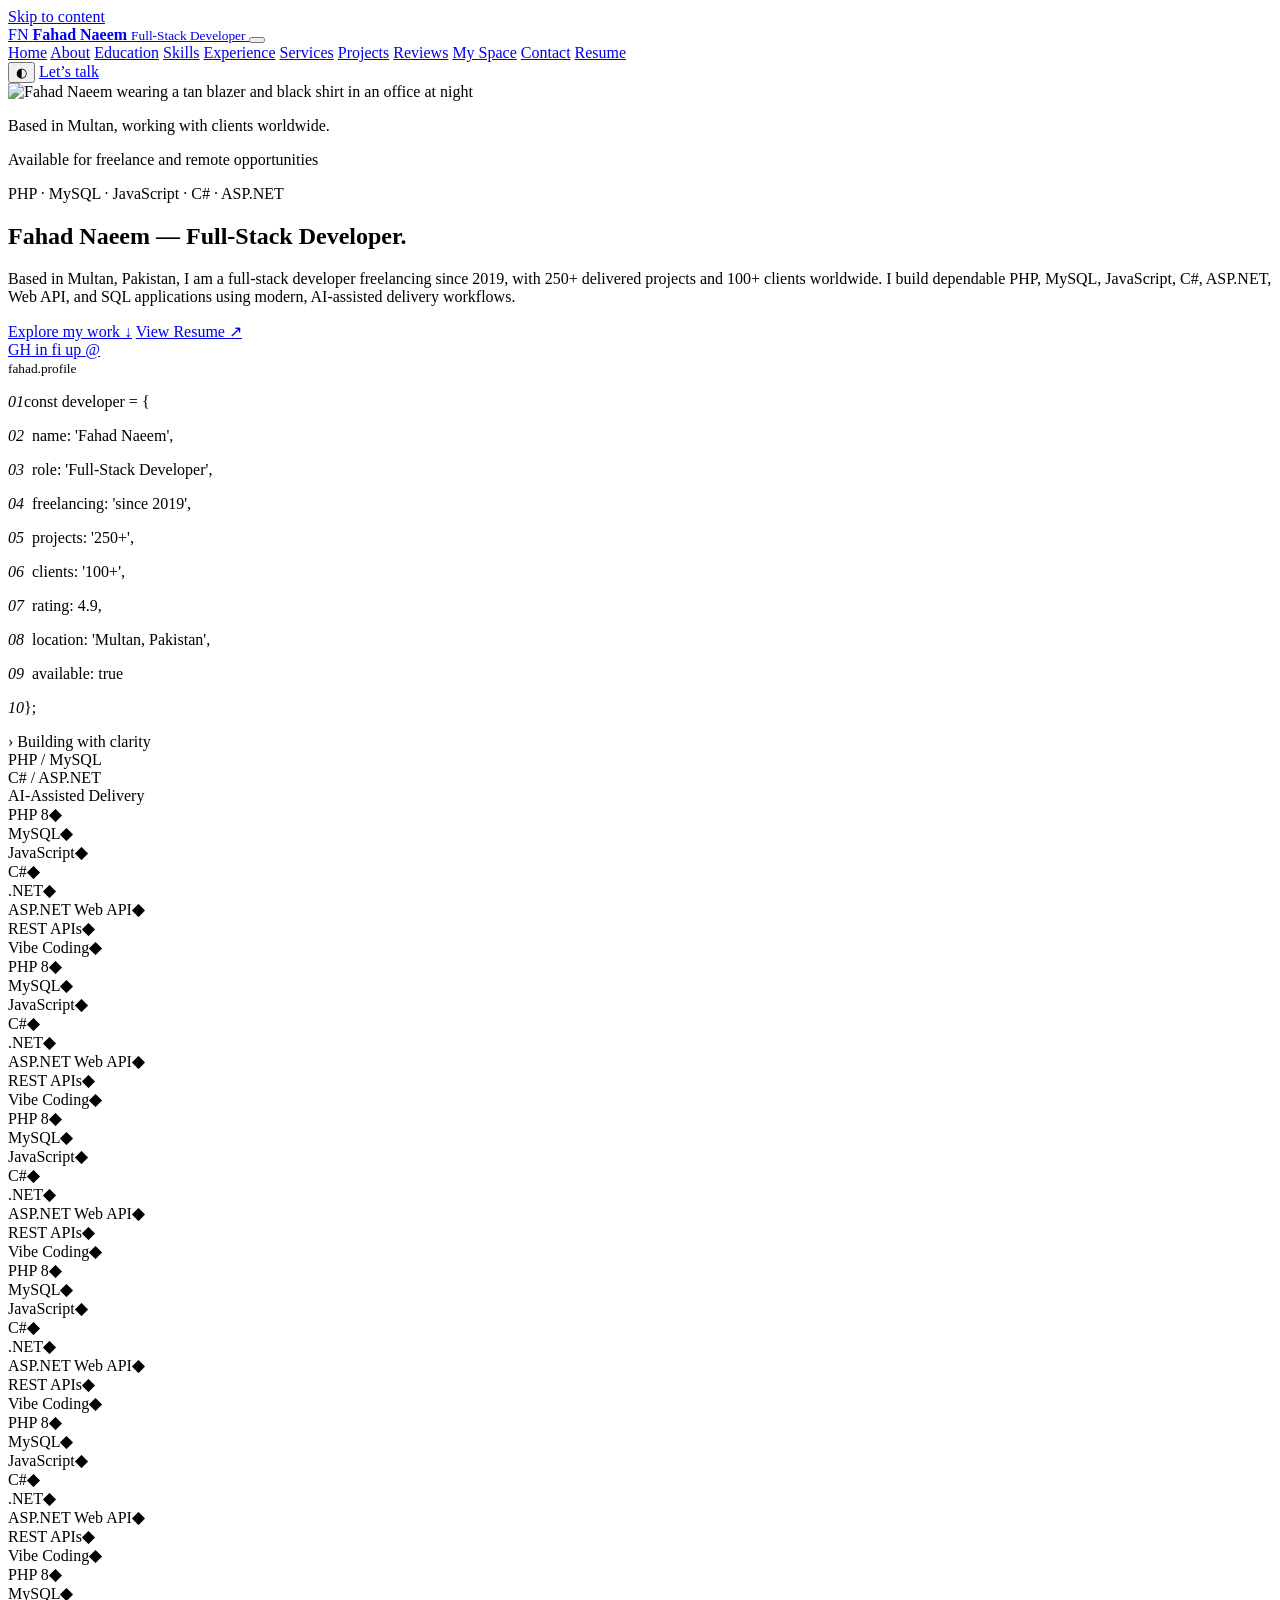
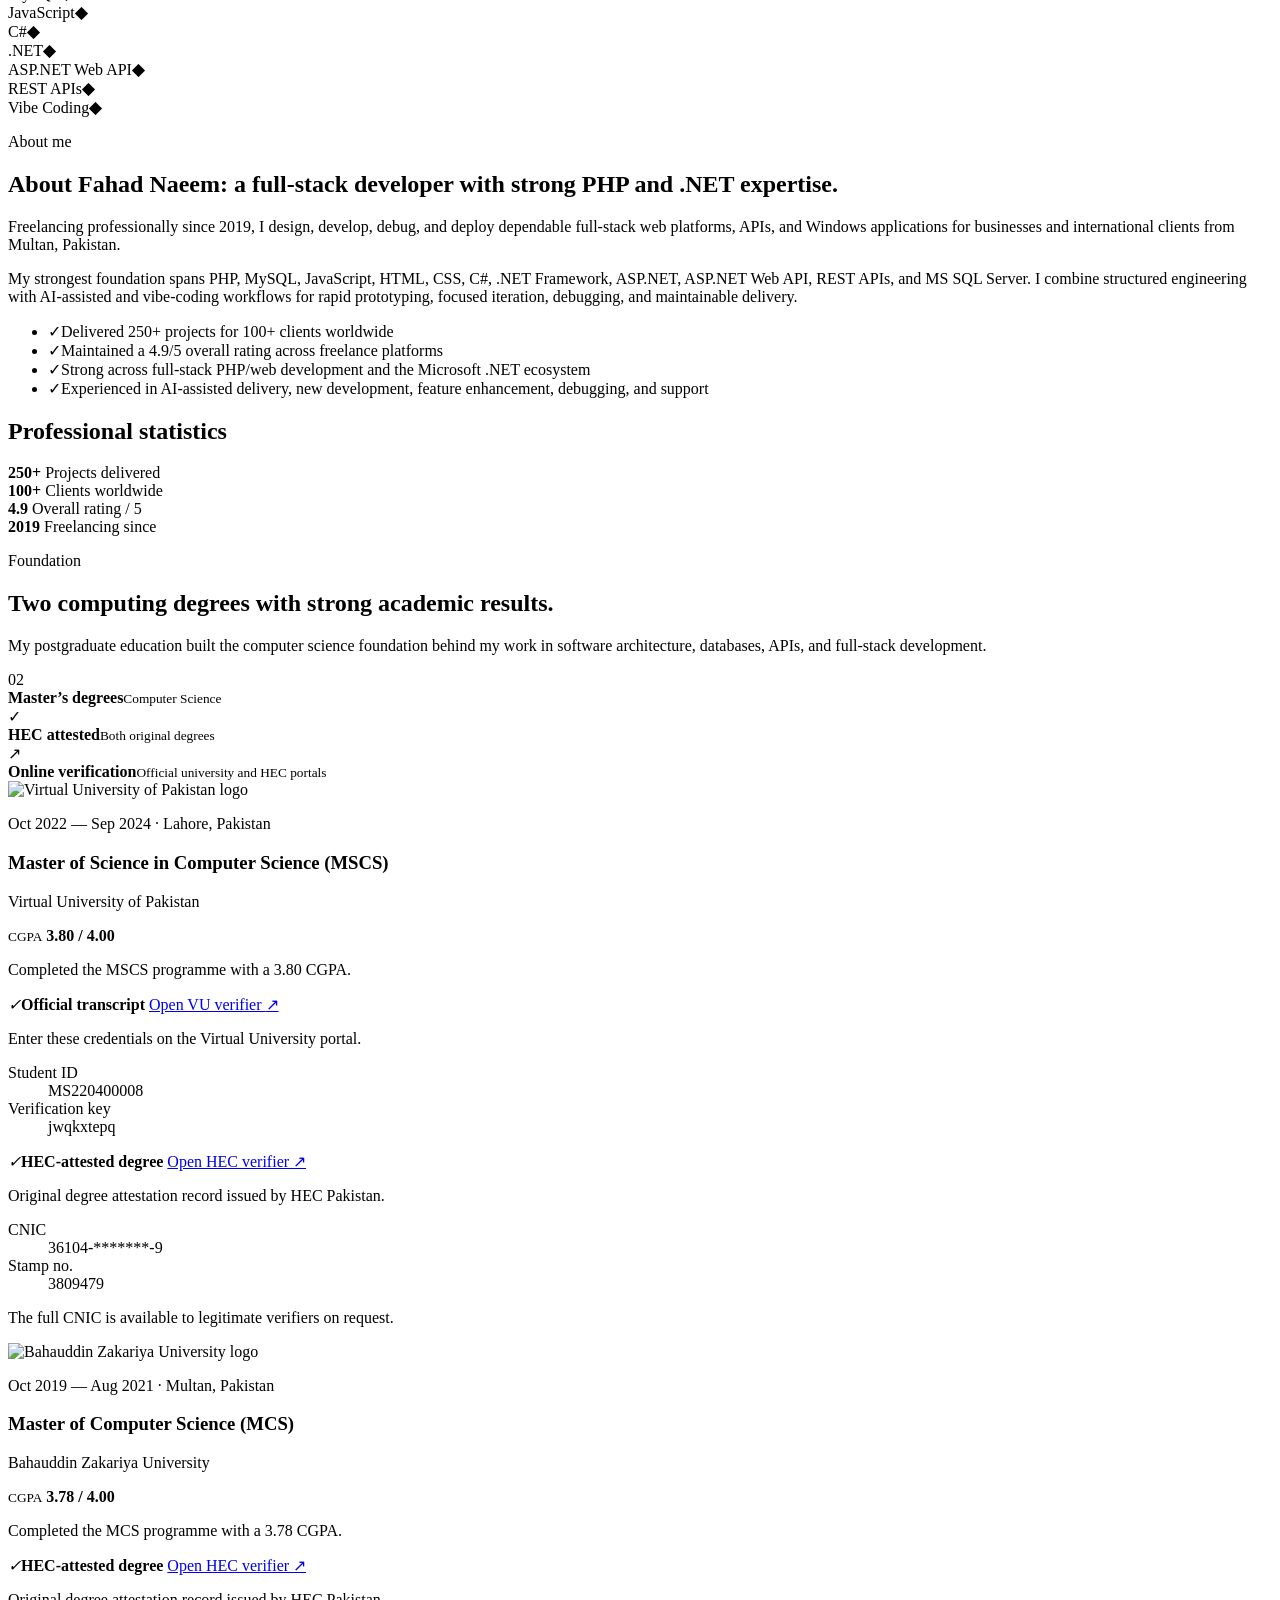
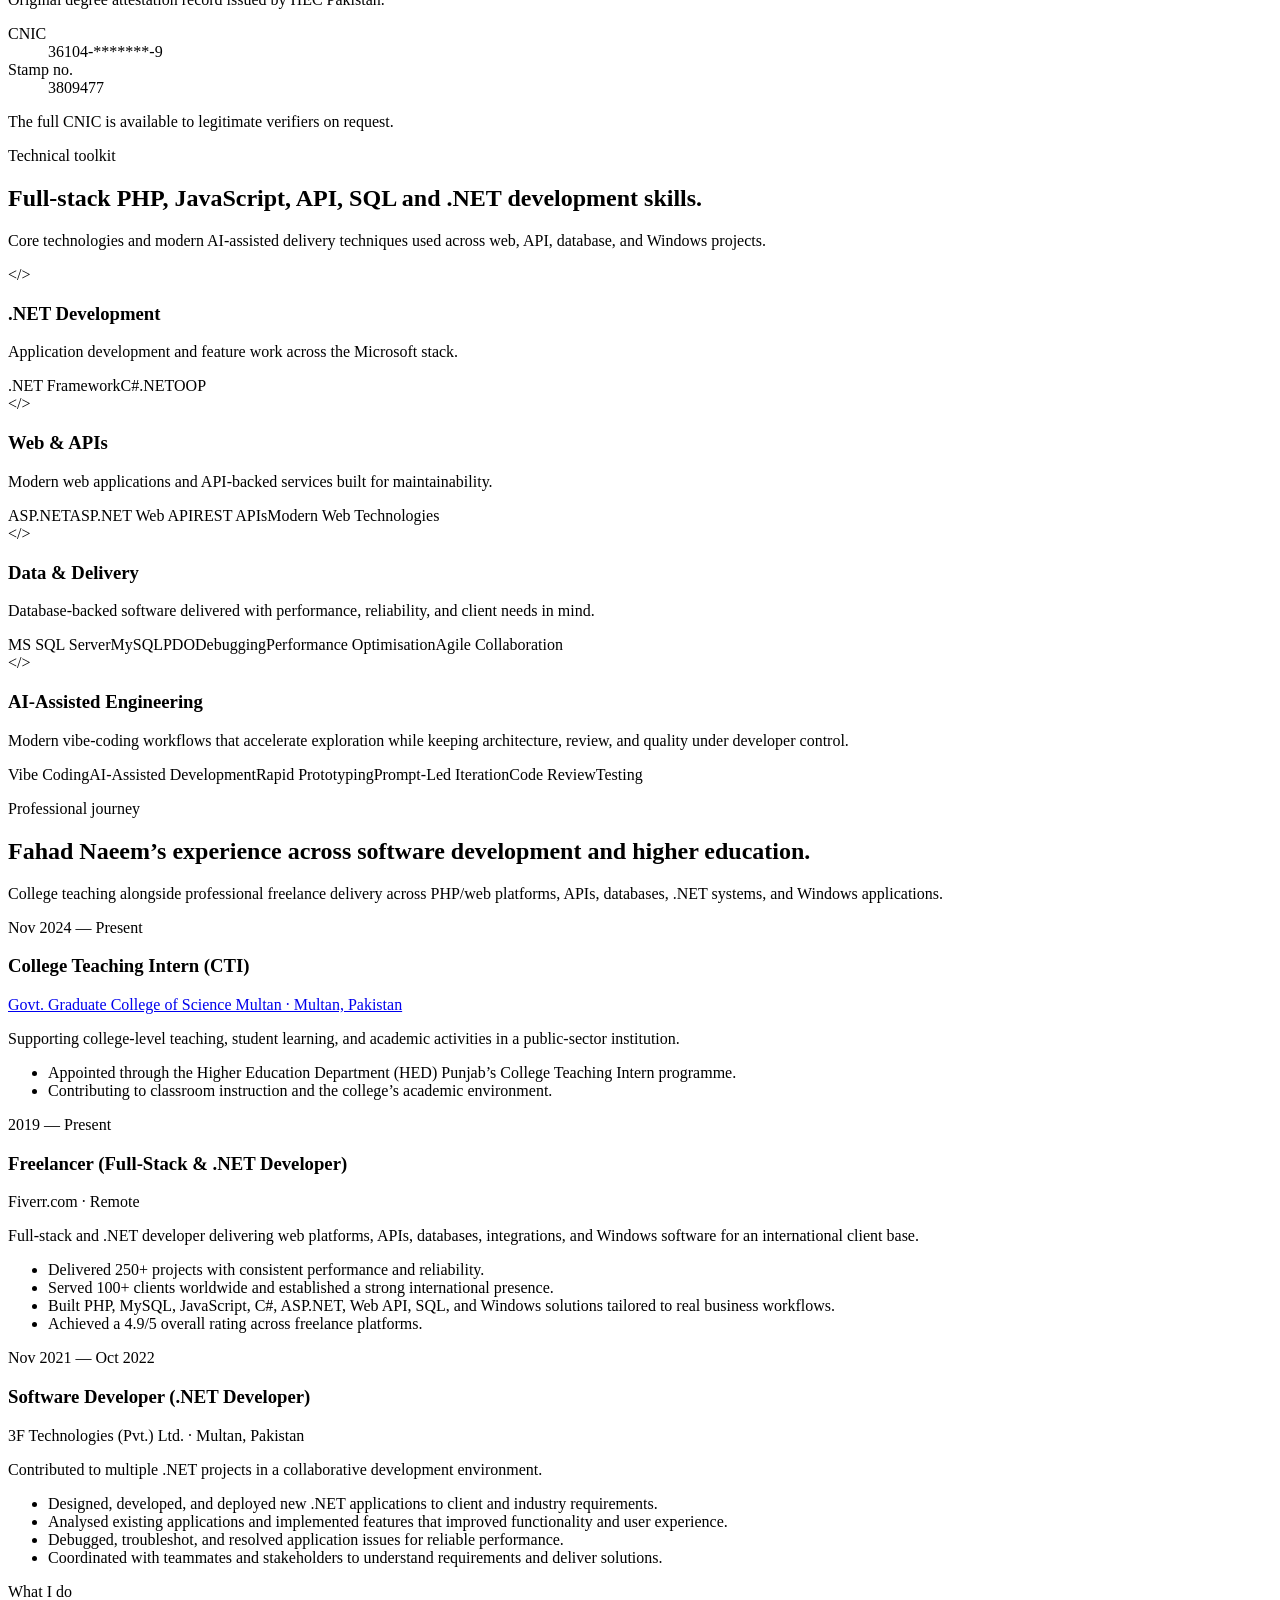
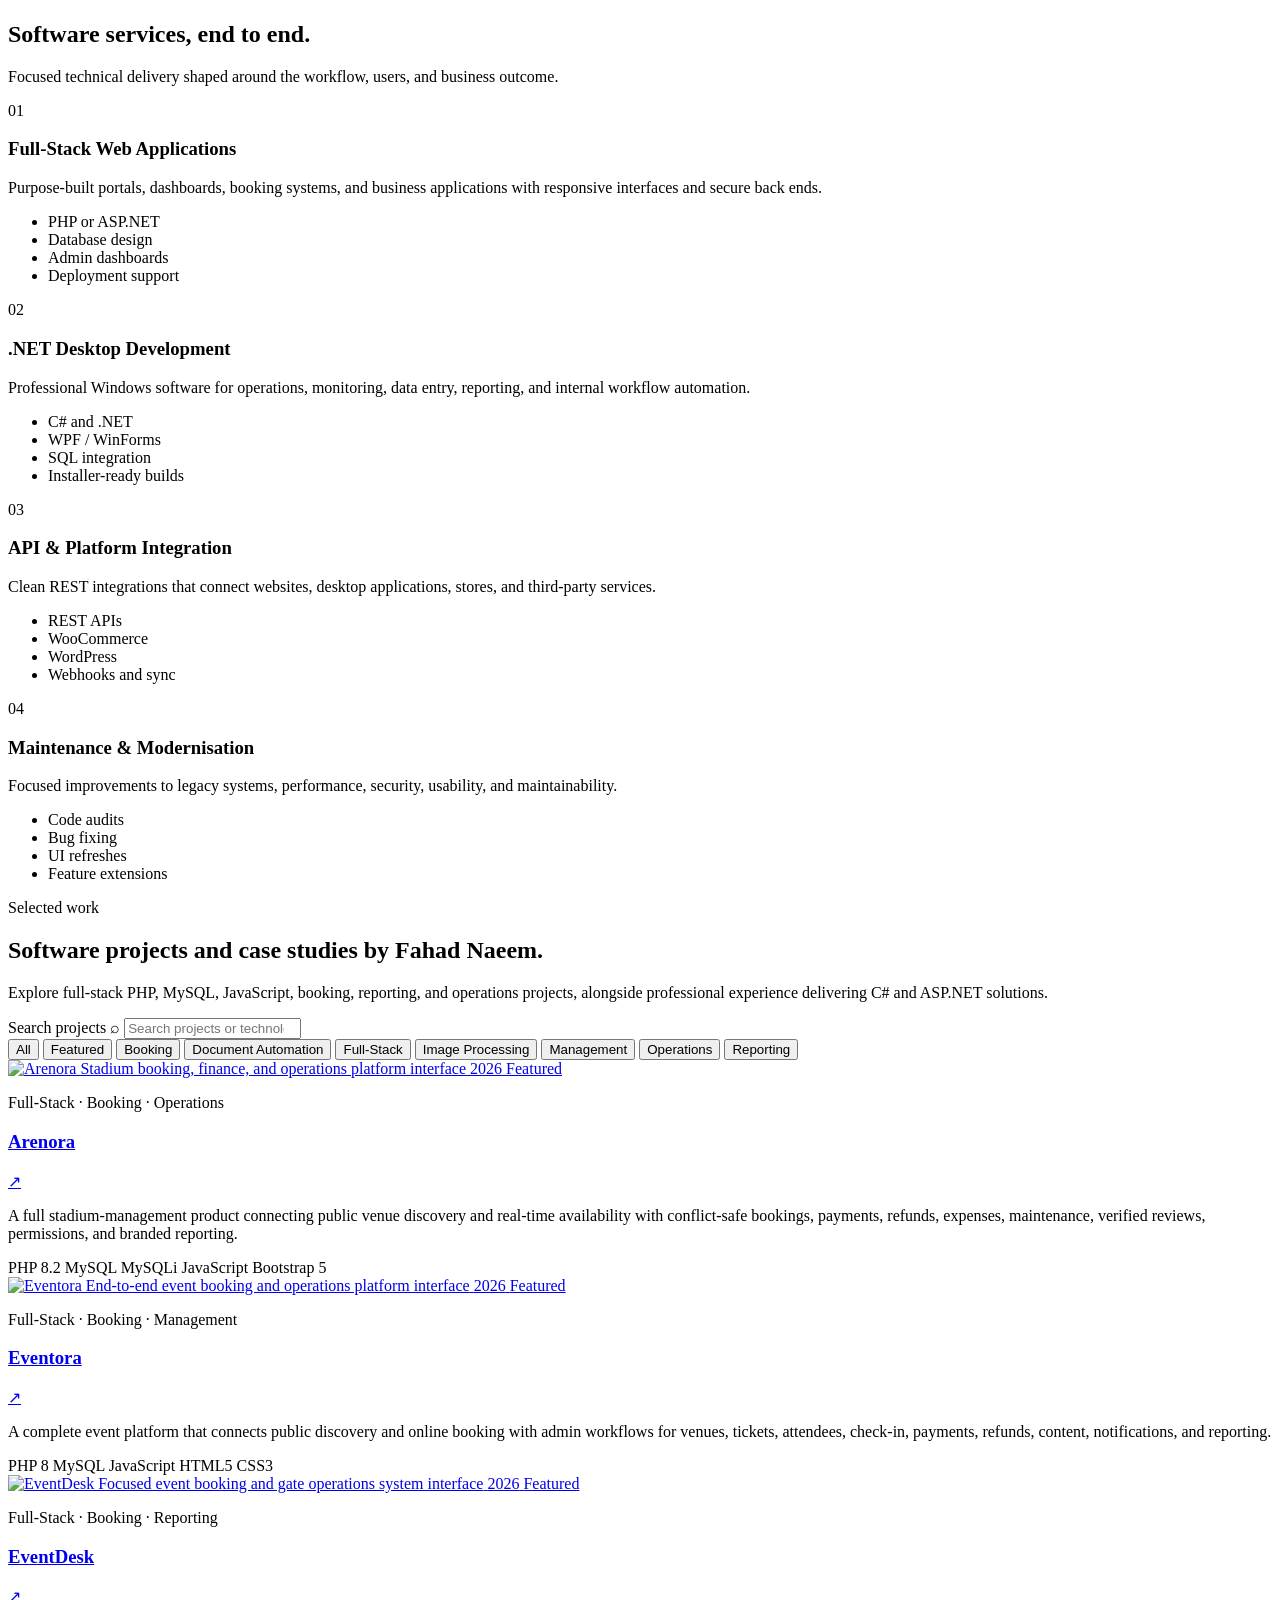
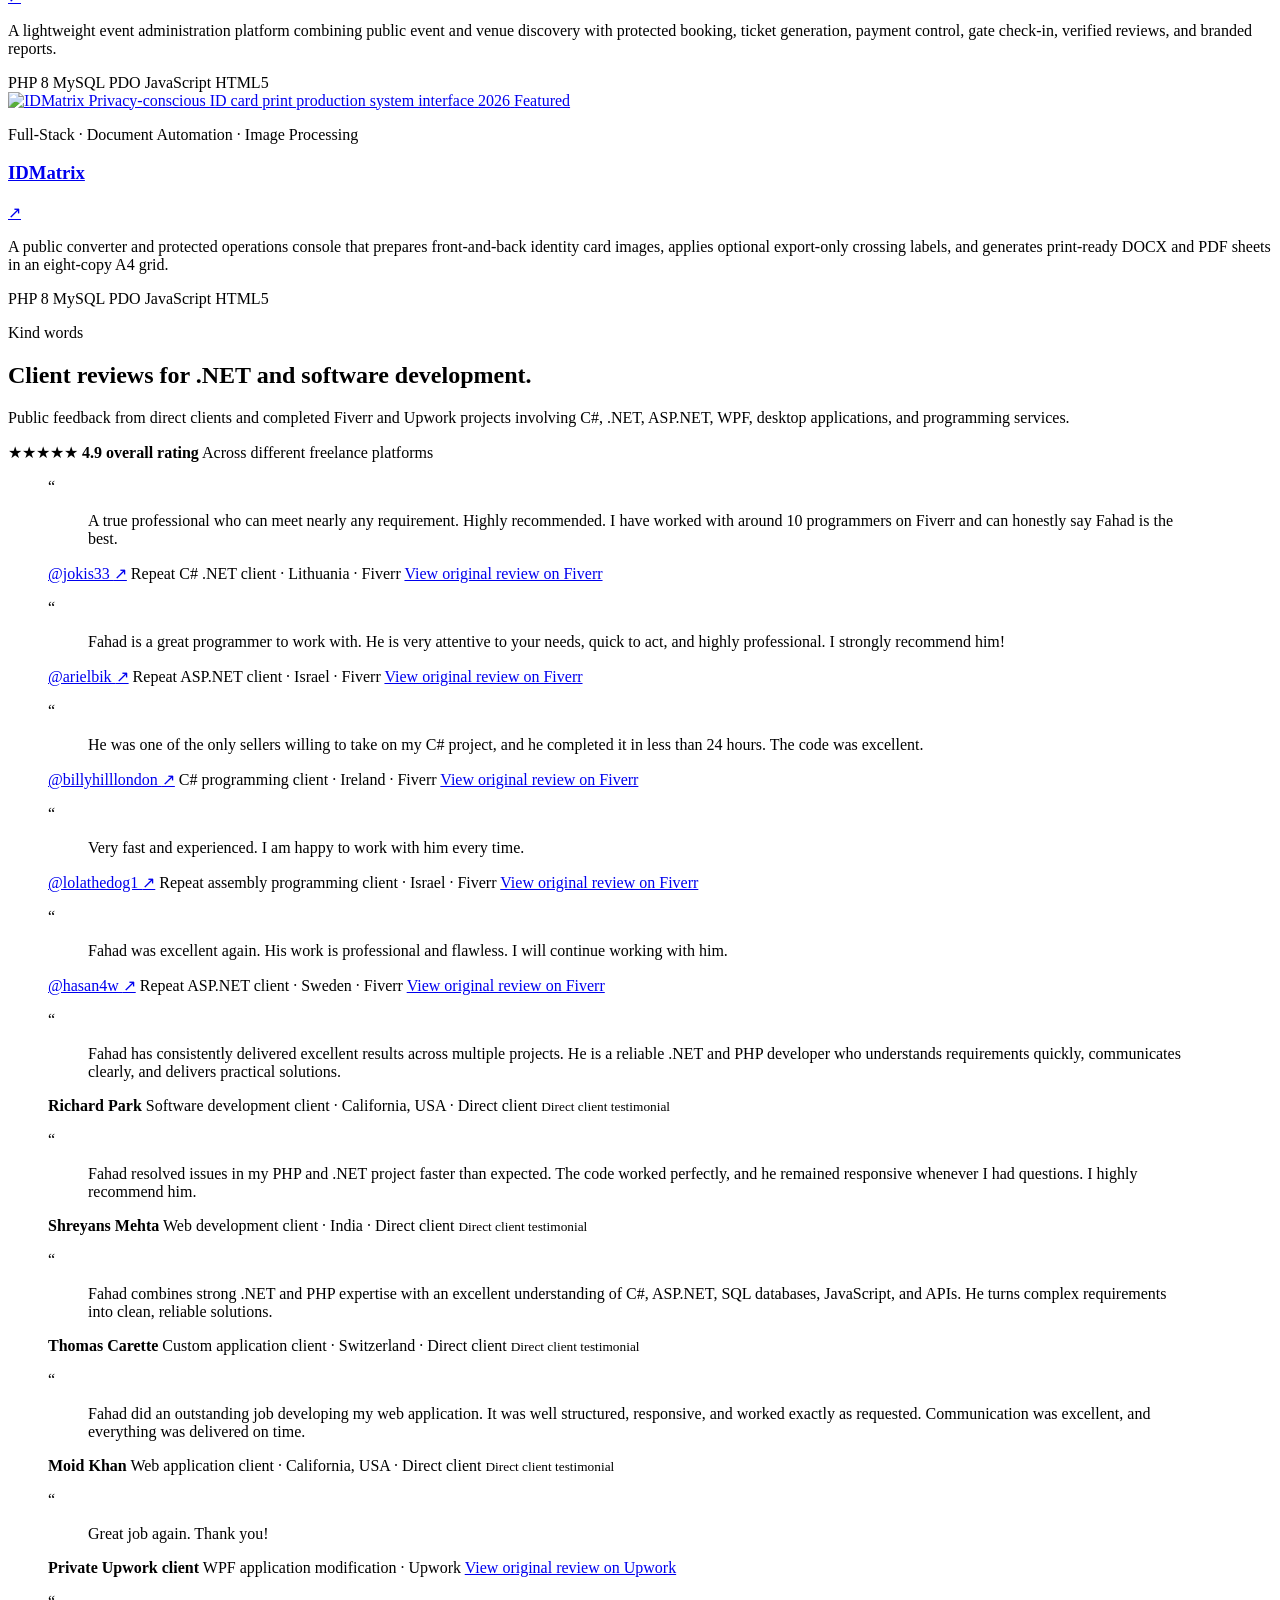
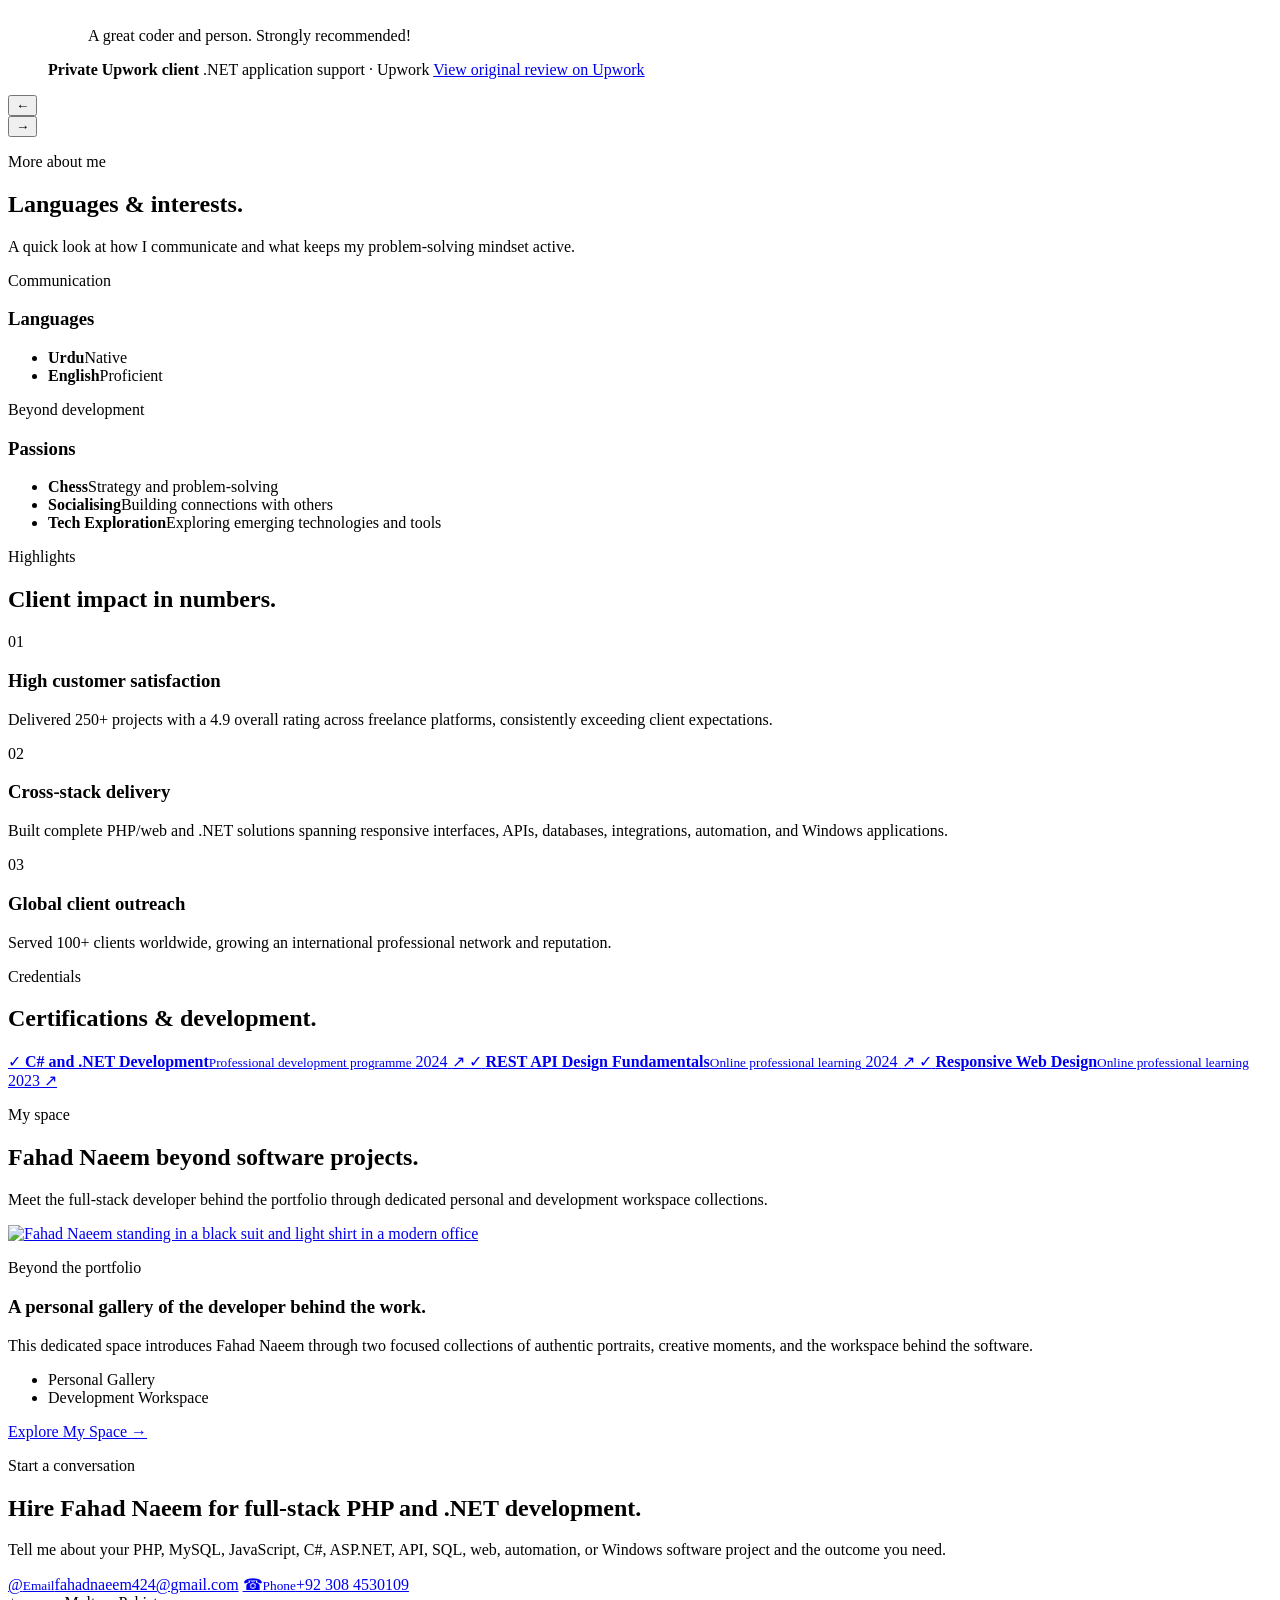
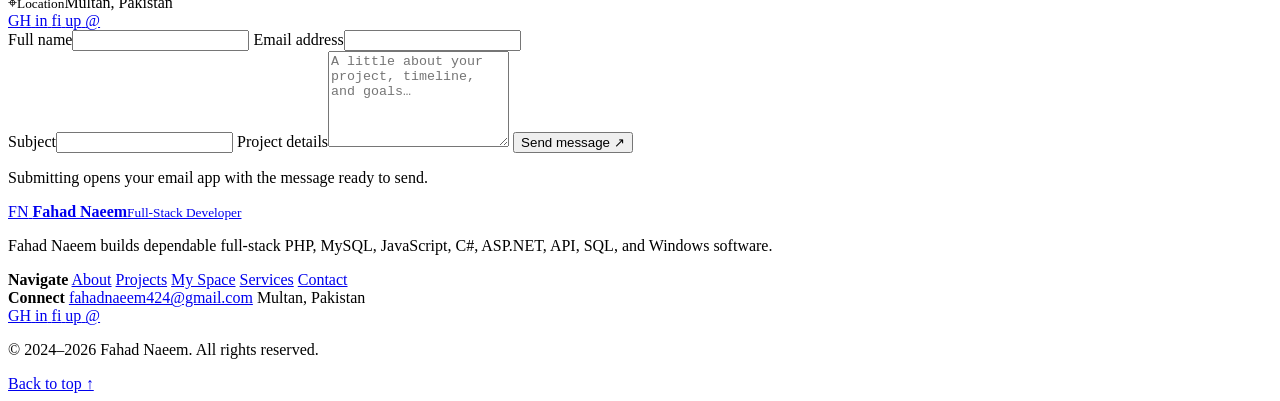
==== commit 79f2dac1: "Push Updated Portfolio" ====
--- a/index.html
+++ b/index.html
@@ -1,49 +1,66 @@
 <!doctype html>
 <html lang="en" data-theme="dark">
+
 <head>
     <meta charset="utf-8">
     <meta name="viewport" content="width=device-width, initial-scale=1">
-    <meta name="description" content="Portfolio of Fahad Naeem, a software engineer specialising in full-stack web development, .NET desktop applications, REST APIs, PHP, C#, WPF, and ASP.NET.">
-    <meta name="keywords" content="Fahad Naeem, software engineer, full-stack developer, .NET developer, C#, WPF, PHP, ASP.NET, Karachi">
+    <meta http-equiv="Content-Security-Policy" content="upgrade-insecure-requests">
+    <meta name="description" content="Fahad Naeem is a full-stack developer in Pakistan specialising in PHP, MySQL, JavaScript, C#, ASP.NET, Web API, and SQL Server applications.">
     <meta name="author" content="Fahad Naeem">
+    <meta name="robots" content="index, follow, max-image-preview:large, max-snippet:-1, max-video-preview:-1">
     <meta name="theme-color" content="#6ee7b7">
     <meta name="color-scheme" content="dark light">
-    <link rel="canonical" href="./index.html">
+    <link rel="canonical" href="https://fahadnaeem.com/">
+    <link rel="sitemap" type="application/xml" href="https://fahadnaeem.com/sitemap.xml">
 
     <meta property="og:type" content="website">
-    <meta property="og:title" content="Fahad Naeem — Software Engineer &amp; Full-Stack Developer">
-    <meta property="og:description" content="Portfolio of Fahad Naeem, a software engineer specialising in full-stack web development, .NET desktop applications, REST APIs, PHP, C#, WPF, and ASP.NET.">
-    <meta property="og:url" content="./index.html">
-    <meta property="og:image" content="./assets/images/og-cover.svg">
-    <meta property="og:site_name" content="Fahad Naeem Portfolio">
-    <meta name="twitter:card" content="summary_large_image">
-    <meta name="twitter:title" content="Fahad Naeem — Software Engineer &amp; Full-Stack Developer">
-    <meta name="twitter:description" content="Portfolio of Fahad Naeem, a software engineer specialising in full-stack web development, .NET desktop applications, REST APIs, PHP, C#, WPF, and ASP.NET.">
-    <meta name="twitter:image" content="./assets/images/og-cover.svg">
+    <meta property="og:locale" content="en_US">
+    <meta property="og:title" content="Fahad Naeem | Full-Stack Developer in Pakistan">
+    <meta property="og:description" content="Fahad Naeem is a full-stack developer in Pakistan specialising in PHP, MySQL, JavaScript, C#, ASP.NET, Web API, and SQL Server applications.">
+    <meta property="og:url" content="https://fahadnaeem.com/">
+    <meta property="og:image" content="https://fahadnaeem.com/assets/images/personal/fahad-naeem-tan-blazer-evening-headshot.webp">
+    <meta property="og:image:alt" content="Fahad Naeem | Full-Stack Developer in Pakistan">
+            <meta property="og:image:width" content="1086">
+        <meta property="og:image:height" content="1448">
+                <meta property="og:image:type" content="image/webp">
+        <meta property="og:image:secure_url" content="https://fahadnaeem.com/assets/images/personal/fahad-naeem-tan-blazer-evening-headshot.webp">
+    <meta property="og:site_name" content="Fahad Naeem">
+    <meta name="twitter:card" content="summary">
+    <meta name="twitter:title" content="Fahad Naeem | Full-Stack Developer in Pakistan">
+    <meta name="twitter:description" content="Fahad Naeem is a full-stack developer in Pakistan specialising in PHP, MySQL, JavaScript, C#, ASP.NET, Web API, and SQL Server applications.">
+    <meta name="twitter:image" content="https://fahadnaeem.com/assets/images/personal/fahad-naeem-tan-blazer-evening-headshot.webp">
+    <meta name="twitter:image:alt" content="Fahad Naeem | Full-Stack Developer in Pakistan">
     
-    <title>Fahad Naeem — Software Engineer &amp; Full-Stack Developer</title>
-    <link rel="icon" href="assets/images/favicon.svg" type="image/svg+xml">
-    <link rel="stylesheet" href="assets/css/styles.css">
-    <style>:root{--accent:#6ee7b7}</style>
+    <title>Fahad Naeem | Full-Stack Developer in Pakistan</title>
+    <link rel="icon" href="https://fahadnaeem.com/assets/images/favicon.svg" type="image/svg+xml">
+    <link rel="apple-touch-icon" href="https://fahadnaeem.com/assets/images/apple-touch-icon.png" sizes="180x180">
+            <link rel="me" href="https://github.com/FahadNaeem424">            <link rel="me" href="https://www.linkedin.com/in/fahadnaeem424/">            <link rel="me" href="https://www.fiverr.com/fahadnaeem424">            <link rel="me" href="https://upwork.com/freelancers/fahadn65">                            <link rel="preload" as="image" href="https://fahadnaeem.com/assets/images/personal/fahad-naeem-tan-blazer-evening-headshot-480.webp" fetchpriority="high">
+            <link rel="stylesheet" href="https://fahadnaeem.com/assets/css/styles.css?v=1787395990">
+    <style>
+        :root {
+            --accent: #6ee7b7        }
+    </style>
     <script>
-        (function () {
+        (function() {
             try {
                 var saved = localStorage.getItem('portfolio-theme');
                 if (saved === 'dark' || saved === 'light') document.documentElement.dataset.theme = saved;
             } catch (error) {}
         }());
     </script>
-    <script type="application/ld+json">{"@context":"https://schema.org","@type":"Person","name":"Fahad Naeem","jobTitle":"Software Engineer","email":"fahad@example.com","telephone":"+92 300 1234567","address":{"@type":"PostalAddress","addressLocality":"Karachi, Pakistan"},"url":"./","sameAs":["https://github.com/fahadnaeem","https://www.linkedin.com/in/fahadnaeem","https://www.fiverr.com/fahadnaeem","https://www.upwork.com/freelancers/"],"knowsAbout":["C#",".NET","WPF","ASP.NET","PHP","MySQL","SQL Server","JavaScript","REST APIs","WooCommerce"]}</script>
+    <script type="application/ld+json">
+        {"@context":"https://schema.org","@graph":[{"@id":"https://fahadnaeem.com/#website","@type":"WebSite","name":"Fahad Naeem","alternateName":"Fahad Naeem Portfolio","url":"https://fahadnaeem.com/","description":"Fahad Naeem is a full-stack developer in Pakistan specialising in PHP, MySQL, JavaScript, C#, ASP.NET, Web API, and SQL Server applications.","author":{"@id":"https://fahadnaeem.com/#fahad-naeem"},"publisher":{"@id":"https://fahadnaeem.com/#fahad-naeem"},"inLanguage":"en"},{"@id":"https://fahadnaeem.com/#fahad-naeem","@type":"Person","name":"Fahad Naeem","givenName":"Fahad","familyName":"Naeem","alternateName":"FahadNaeem424","identifier":"fahad-naeem","url":"https://fahadnaeem.com/","description":"Fahad Naeem is a full-stack developer in Pakistan specialising in PHP, MySQL, JavaScript, C#, ASP.NET, Web API, and SQL Server applications.","jobTitle":"Full-Stack Developer","address":{"@type":"PostalAddress","addressLocality":"Multan","addressCountry":"PK"},"image":"https://fahadnaeem.com/assets/images/personal/fahad-naeem-tan-blazer-evening-headshot.webp","mainEntityOfPage":"https://fahadnaeem.com/","sameAs":["https://github.com/FahadNaeem424","https://www.linkedin.com/in/fahadnaeem424/","https://www.fiverr.com/fahadnaeem424","https://upwork.com/freelancers/fahadn65"],"knowsAbout":["Full-Stack Development","PHP","JavaScript","HTML5","CSS3","MySQL","C#",".NET Framework",".NET","ASP.NET","ASP.NET Web API","REST APIs","MS SQL Server","AI-Assisted Development","Vibe Coding","Object-Oriented Programming"],"knowsLanguage":["English","Urdu"]},{"@id":"https://fahadnaeem.com/#profile-page","@type":"ProfilePage","url":"https://fahadnaeem.com/","name":"Fahad Naeem | Full-Stack Developer in Pakistan","description":"Fahad Naeem is a full-stack developer in Pakistan specialising in PHP, MySQL, JavaScript, C#, ASP.NET, Web API, and SQL Server applications.","mainEntity":{"@id":"https://fahadnaeem.com/#fahad-naeem"},"primaryImageOfPage":{"@type":"ImageObject","@id":"https://fahadnaeem.com/assets/images/personal/fahad-naeem-tan-blazer-evening-headshot.webp#primary-image","contentUrl":"https://fahadnaeem.com/assets/images/personal/fahad-naeem-tan-blazer-evening-headshot.webp","url":"https://fahadnaeem.com/assets/images/personal/fahad-naeem-tan-blazer-evening-headshot.webp","description":"Fahad Naeem | Full-Stack Developer in Pakistan","width":1086,"height":1448,"encodingFormat":"image/webp"},"image":{"@type":"ImageObject","@id":"https://fahadnaeem.com/assets/images/personal/fahad-naeem-tan-blazer-evening-headshot.webp#primary-image","contentUrl":"https://fahadnaeem.com/assets/images/personal/fahad-naeem-tan-blazer-evening-headshot.webp","url":"https://fahadnaeem.com/assets/images/personal/fahad-naeem-tan-blazer-evening-headshot.webp","description":"Fahad Naeem | Full-Stack Developer in Pakistan","width":1086,"height":1448,"encodingFormat":"image/webp"},"isPartOf":{"@id":"https://fahadnaeem.com/#website"},"inLanguage":"en"}]}    </script>
 </head>
+
 <body class="home-page">
-    <a class="skip-link" href="#main-content">Skip to content</a>
+    <a class="skip-link" href="https://fahadnaeem.com/index.html#main-content">Skip to content</a>
     <header class="site-header" data-site-header>
     <div class="container nav-shell">
-        <a class="brand" href="index.html" aria-label="Fahad Naeem home">
+        <a class="brand" href="https://fahadnaeem.com/index.html" aria-label="Fahad Naeem home">
             <span class="brand-mark" aria-hidden="true">FN</span>
             <span class="brand-copy">
                 <strong>Fahad Naeem</strong>
-                <small>Software Engineer</small>
+                <small>Full-Stack Developer</small>
             </span>
         </a>
 
@@ -52,20 +69,24 @@
         </button>
 
         <nav class="primary-nav" id="primary-navigation" aria-label="Primary navigation" data-navigation>
-                            <a href="index.html#home" aria-current="page">Home</a>
-                            <a href="index.html#about">About</a>
-                            <a href="index.html#skills">Skills</a>
-                            <a href="index.html#experience">Experience</a>
-                            <a href="index.html#services">Services</a>
-                            <a href="index.html#projects">Projects</a>
-                            <a href="index.html#contact">Contact</a>
-                    </nav>
+                                            <a href="https://fahadnaeem.com/index.html#home" aria-current="page">Home</a>
+                                            <a href="https://fahadnaeem.com/index.html#about">About</a>
+                                            <a href="https://fahadnaeem.com/index.html#education">Education</a>
+                                            <a href="https://fahadnaeem.com/index.html#skills">Skills</a>
+                                            <a href="https://fahadnaeem.com/index.html#experience">Experience</a>
+                                            <a href="https://fahadnaeem.com/index.html#services">Services</a>
+                                            <a href="https://fahadnaeem.com/index.html#projects">Projects</a>
+                                            <a href="https://fahadnaeem.com/index.html#testimonials">Reviews</a>
+                                            <a href="https://fahadnaeem.com/index.html#workspace">My Space</a>
+                                            <a href="https://fahadnaeem.com/index.html#contact">Contact</a>
+                        <a href="https://fahadnaeem.com/assets/docs/resume.html">Resume</a>
+        </nav>
 
         <div class="nav-actions">
                             <button class="theme-toggle icon-button" type="button" aria-label="Switch colour theme" title="Switch colour theme" data-theme-toggle>
                     <span class="theme-icon" aria-hidden="true">◐</span>
                 </button>
-                        <a class="button button-small button-primary nav-contact" href="index.html#contact">Let’s talk</a>
+                        <a class="button button-small button-primary nav-contact" href="https://fahadnaeem.com/index.html#contact">Let’s talk</a>
         </div>
     </div>
 </header>
@@ -73,28 +94,43 @@
     <section class="hero section" id="home" aria-labelledby="hero-heading">
         <div class="hero-grid container">
             <div class="hero-copy reveal">
-                <p class="availability"><span aria-hidden="true"></span>Available for freelance and remote opportunities</p>
-                <p class="eyebrow">Hello, I’m Fahad Naeem.</p>
-                <h1 id="hero-heading">I engineer <span>useful software</span> for web and Windows.</h1>
-                <p class="hero-intro">I build dependable web platforms, REST APIs, and polished Windows desktop applications that turn complex workflows into simple, useful software.</p>
+                <div class="hero-profile">
+                    <div class="hero-profile-image">
+                        <img
+                            src="https://fahadnaeem.com/assets/images/personal/fahad-naeem-tan-blazer-evening-headshot.webp"
+                            srcset="https://fahadnaeem.com/assets/images/personal/fahad-naeem-tan-blazer-evening-headshot-480.webp 480w, https://fahadnaeem.com/assets/images/personal/fahad-naeem-tan-blazer-evening-headshot-800.webp 800w, https://fahadnaeem.com/assets/images/personal/fahad-naeem-tan-blazer-evening-headshot.webp 1086w" sizes="(max-width: 640px) 112px, 128px"                            alt="Fahad Naeem wearing a tan blazer and black shirt in an office at night"
+                            width="1086"
+                            height="1448"
+                            decoding="async"
+                            fetchpriority="high"
+                        >
+                    </div>
+                    <div class="hero-profile-copy">
+                        <p class="hero-profile-note">Based in Multan, working with clients worldwide.</p>
+                        <p class="availability"><span aria-hidden="true"></span>Available for freelance and remote opportunities</p>
+                    </div>
+                </div>
+                <p class="eyebrow">PHP · MySQL · JavaScript · C# · ASP.NET</p>
+                <h1 id="hero-heading"><span>Fahad Naeem</span> — Full-Stack Developer.</h1>
+                <p class="hero-intro">Based in Multan, Pakistan, I am a full-stack developer freelancing since 2019, with 250+ delivered projects and 100+ clients worldwide. I build dependable PHP, MySQL, JavaScript, C#, ASP.NET, Web API, and SQL applications using modern, AI-assisted delivery workflows.</p>
                 <div class="hero-actions">
-                    <a class="button button-primary" href="#projects">Explore my work <span aria-hidden="true">↓</span></a>
-                    <a class="button button-secondary" href="assets/docs/resume.html" target="_blank" rel="noopener">View résumé <span aria-hidden="true">↗</span></a>
+                    <a class="button button-primary" href="https://fahadnaeem.com/index.html#projects">Explore my work <span aria-hidden="true">↓</span></a>
+                    <a class="button button-secondary" href="https://fahadnaeem.com/assets/docs/resume.html">View Resume <span aria-hidden="true">↗</span></a>
                 </div>
                 <div class="social-links hero-socials" aria-label="Professional profiles">
-            <a href="https://github.com/fahadnaeem" target="_blank" rel="noopener noreferrer" aria-label="GitHub" title="GitHub">
+            <a href="https://github.com/FahadNaeem424" target="_blank" rel="noopener noreferrer" aria-label="GitHub" title="GitHub">
             <span aria-hidden="true">GH</span>
         </a>
-            <a href="https://www.linkedin.com/in/fahadnaeem" target="_blank" rel="noopener noreferrer" aria-label="LinkedIn" title="LinkedIn">
+            <a href="https://www.linkedin.com/in/fahadnaeem424/" target="_blank" rel="noopener noreferrer" aria-label="LinkedIn" title="LinkedIn">
             <span aria-hidden="true">in</span>
         </a>
-            <a href="https://www.fiverr.com/fahadnaeem" target="_blank" rel="noopener noreferrer" aria-label="Fiverr" title="Fiverr">
+            <a href="https://www.fiverr.com/fahadnaeem424" target="_blank" rel="noopener noreferrer" aria-label="Fiverr" title="Fiverr">
             <span aria-hidden="true">fi</span>
         </a>
-            <a href="https://www.upwork.com/freelancers/" target="_blank" rel="noopener noreferrer" aria-label="Upwork" title="Upwork">
+            <a href="https://upwork.com/freelancers/fahadn65" target="_blank" rel="noopener noreferrer" aria-label="Upwork" title="Upwork">
             <span aria-hidden="true">up</span>
         </a>
-            <a href="mailto:fahad@example.com" aria-label="Email" title="Email">
+            <a href="mailto:fahadnaeem424@gmail.com" aria-label="Email" title="Email">
             <span aria-hidden="true">@</span>
         </a>
     </div>
@@ -105,45 +141,77 @@
                     <div class="code-content" aria-hidden="true">
                         <p><i>01</i><span class="code-purple">const</span> developer = {</p>
                         <p><i>02</i>&nbsp;&nbsp;name: <span class="code-green">'Fahad Naeem'</span>,</p>
-                        <p><i>03</i>&nbsp;&nbsp;roles: [</p>
-                        <p><i>04</i>&nbsp;&nbsp;&nbsp;&nbsp;<span class="code-green">'Software Engineer'</span>,</p>
-                        <p><i>05</i>&nbsp;&nbsp;&nbsp;&nbsp;<span class="code-green">'Full-Stack Developer'</span>,</p>
-                        <p><i>06</i>&nbsp;&nbsp;&nbsp;&nbsp;<span class="code-green">'.NET Desktop Developer'</span></p>
-                        <p><i>07</i>&nbsp;&nbsp;],</p>
-                        <p><i>08</i>&nbsp;&nbsp;ships: <span class="code-green">'reliable products'</span>,</p>
+                        <p><i>03</i>&nbsp;&nbsp;role: <span class="code-green">'Full-Stack Developer'</span>,</p>
+                        <p><i>04</i>&nbsp;&nbsp;freelancing: <span class="code-green">'since 2019'</span>,</p>
+                        <p><i>05</i>&nbsp;&nbsp;projects: <span class="code-green">'250+'</span>,</p>
+                        <p><i>06</i>&nbsp;&nbsp;clients: <span class="code-green">'100+'</span>,</p>
+                        <p><i>07</i>&nbsp;&nbsp;rating: <span class="code-orange">4.9</span>,</p>
+                        <p><i>08</i>&nbsp;&nbsp;location: <span class="code-green">'Multan, Pakistan'</span>,</p>
                         <p><i>09</i>&nbsp;&nbsp;available: <span class="code-orange">true</span></p>
                         <p><i>10</i>};</p>
                     </div>
                     <div class="terminal-line"><span>›</span> Building with clarity<span class="cursor" aria-hidden="true"></span></div>
                 </div>
-                <div class="floating-tech floating-tech-one">C# / .NET</div>
-                <div class="floating-tech floating-tech-two">PHP + MySQL</div>
-                <div class="floating-tech floating-tech-three">REST APIs</div>
-            </div>
-        </div>
-        <div class="tech-marquee" aria-label="Core technology list">
-            <div>
-                                    <span>C#</span><b aria-hidden="true">◆</b>
-                                    <span>.NET</span><b aria-hidden="true">◆</b>
-                                    <span>WPF</span><b aria-hidden="true">◆</b>
-                                    <span>ASP.NET</span><b aria-hidden="true">◆</b>
-                                    <span>PHP 8</span><b aria-hidden="true">◆</b>
-                                    <span>MySQL</span><b aria-hidden="true">◆</b>
-                                    <span>SQL Server</span><b aria-hidden="true">◆</b>
-                                    <span>JavaScript</span><b aria-hidden="true">◆</b>
-                                    <span>REST APIs</span><b aria-hidden="true">◆</b>
-                                    <span>WooCommerce</span><b aria-hidden="true">◆</b>
-                                                    <span aria-hidden="true">C#</span><b aria-hidden="true">◆</b>
-                                    <span aria-hidden="true">.NET</span><b aria-hidden="true">◆</b>
-                                    <span aria-hidden="true">WPF</span><b aria-hidden="true">◆</b>
-                                    <span aria-hidden="true">ASP.NET</span><b aria-hidden="true">◆</b>
-                                    <span aria-hidden="true">PHP 8</span><b aria-hidden="true">◆</b>
-                                    <span aria-hidden="true">MySQL</span><b aria-hidden="true">◆</b>
-                                    <span aria-hidden="true">SQL Server</span><b aria-hidden="true">◆</b>
-                                    <span aria-hidden="true">JavaScript</span><b aria-hidden="true">◆</b>
-                                    <span aria-hidden="true">REST APIs</span><b aria-hidden="true">◆</b>
-                                    <span aria-hidden="true">WooCommerce</span><b aria-hidden="true">◆</b>
-                            </div>
+                <div class="floating-tech floating-tech-one">PHP / MySQL</div>
+                <div class="floating-tech floating-tech-two">C# / ASP.NET</div>
+                <div class="floating-tech floating-tech-three">AI-Assisted Delivery</div>
+            </div>
+        </div>
+                <div class="tech-marquee" aria-label="Core technology list">
+            <div class="tech-marquee-track">
+                <div class="tech-marquee-group">
+                                                            <div class="tech-marquee-item"><span>PHP 8</span><b aria-hidden="true">◆</b></div>
+                                            <div class="tech-marquee-item"><span>MySQL</span><b aria-hidden="true">◆</b></div>
+                                            <div class="tech-marquee-item"><span>JavaScript</span><b aria-hidden="true">◆</b></div>
+                                            <div class="tech-marquee-item"><span>C#</span><b aria-hidden="true">◆</b></div>
+                                            <div class="tech-marquee-item"><span>.NET</span><b aria-hidden="true">◆</b></div>
+                                            <div class="tech-marquee-item"><span>ASP.NET Web API</span><b aria-hidden="true">◆</b></div>
+                                            <div class="tech-marquee-item"><span>REST APIs</span><b aria-hidden="true">◆</b></div>
+                                            <div class="tech-marquee-item"><span>Vibe Coding</span><b aria-hidden="true">◆</b></div>
+                                                                                <div class="tech-marquee-item" aria-hidden="true"><span>PHP 8</span><b aria-hidden="true">◆</b></div>
+                                            <div class="tech-marquee-item" aria-hidden="true"><span>MySQL</span><b aria-hidden="true">◆</b></div>
+                                            <div class="tech-marquee-item" aria-hidden="true"><span>JavaScript</span><b aria-hidden="true">◆</b></div>
+                                            <div class="tech-marquee-item" aria-hidden="true"><span>C#</span><b aria-hidden="true">◆</b></div>
+                                            <div class="tech-marquee-item" aria-hidden="true"><span>.NET</span><b aria-hidden="true">◆</b></div>
+                                            <div class="tech-marquee-item" aria-hidden="true"><span>ASP.NET Web API</span><b aria-hidden="true">◆</b></div>
+                                            <div class="tech-marquee-item" aria-hidden="true"><span>REST APIs</span><b aria-hidden="true">◆</b></div>
+                                            <div class="tech-marquee-item" aria-hidden="true"><span>Vibe Coding</span><b aria-hidden="true">◆</b></div>
+                                                                                <div class="tech-marquee-item" aria-hidden="true"><span>PHP 8</span><b aria-hidden="true">◆</b></div>
+                                            <div class="tech-marquee-item" aria-hidden="true"><span>MySQL</span><b aria-hidden="true">◆</b></div>
+                                            <div class="tech-marquee-item" aria-hidden="true"><span>JavaScript</span><b aria-hidden="true">◆</b></div>
+                                            <div class="tech-marquee-item" aria-hidden="true"><span>C#</span><b aria-hidden="true">◆</b></div>
+                                            <div class="tech-marquee-item" aria-hidden="true"><span>.NET</span><b aria-hidden="true">◆</b></div>
+                                            <div class="tech-marquee-item" aria-hidden="true"><span>ASP.NET Web API</span><b aria-hidden="true">◆</b></div>
+                                            <div class="tech-marquee-item" aria-hidden="true"><span>REST APIs</span><b aria-hidden="true">◆</b></div>
+                                            <div class="tech-marquee-item" aria-hidden="true"><span>Vibe Coding</span><b aria-hidden="true">◆</b></div>
+                                                    </div>
+                <div class="tech-marquee-group" aria-hidden="true">
+                                                            <div class="tech-marquee-item"><span>PHP 8</span><b aria-hidden="true">◆</b></div>
+                                            <div class="tech-marquee-item"><span>MySQL</span><b aria-hidden="true">◆</b></div>
+                                            <div class="tech-marquee-item"><span>JavaScript</span><b aria-hidden="true">◆</b></div>
+                                            <div class="tech-marquee-item"><span>C#</span><b aria-hidden="true">◆</b></div>
+                                            <div class="tech-marquee-item"><span>.NET</span><b aria-hidden="true">◆</b></div>
+                                            <div class="tech-marquee-item"><span>ASP.NET Web API</span><b aria-hidden="true">◆</b></div>
+                                            <div class="tech-marquee-item"><span>REST APIs</span><b aria-hidden="true">◆</b></div>
+                                            <div class="tech-marquee-item"><span>Vibe Coding</span><b aria-hidden="true">◆</b></div>
+                                                                                <div class="tech-marquee-item"><span>PHP 8</span><b aria-hidden="true">◆</b></div>
+                                            <div class="tech-marquee-item"><span>MySQL</span><b aria-hidden="true">◆</b></div>
+                                            <div class="tech-marquee-item"><span>JavaScript</span><b aria-hidden="true">◆</b></div>
+                                            <div class="tech-marquee-item"><span>C#</span><b aria-hidden="true">◆</b></div>
+                                            <div class="tech-marquee-item"><span>.NET</span><b aria-hidden="true">◆</b></div>
+                                            <div class="tech-marquee-item"><span>ASP.NET Web API</span><b aria-hidden="true">◆</b></div>
+                                            <div class="tech-marquee-item"><span>REST APIs</span><b aria-hidden="true">◆</b></div>
+                                            <div class="tech-marquee-item"><span>Vibe Coding</span><b aria-hidden="true">◆</b></div>
+                                                                                <div class="tech-marquee-item"><span>PHP 8</span><b aria-hidden="true">◆</b></div>
+                                            <div class="tech-marquee-item"><span>MySQL</span><b aria-hidden="true">◆</b></div>
+                                            <div class="tech-marquee-item"><span>JavaScript</span><b aria-hidden="true">◆</b></div>
+                                            <div class="tech-marquee-item"><span>C#</span><b aria-hidden="true">◆</b></div>
+                                            <div class="tech-marquee-item"><span>.NET</span><b aria-hidden="true">◆</b></div>
+                                            <div class="tech-marquee-item"><span>ASP.NET Web API</span><b aria-hidden="true">◆</b></div>
+                                            <div class="tech-marquee-item"><span>REST APIs</span><b aria-hidden="true">◆</b></div>
+                                            <div class="tech-marquee-item"><span>Vibe Coding</span><b aria-hidden="true">◆</b></div>
+                                                    </div>
+            </div>
         </div>
     </section>
 
@@ -151,16 +219,16 @@
         <div class="container about-grid">
             <div class="section-intro reveal">
                 <p class="eyebrow">About me</p>
-                <h2 id="about-heading">Engineering software that stays clear, fast, and maintainable.</h2>
+                <h2 id="about-heading">About Fahad Naeem: a full-stack developer with strong PHP and .NET expertise.</h2>
             </div>
             <div class="about-copy reveal">
-                                    <p>I am a multidisciplinary software developer focused on practical products: business web applications, API integrations, data-driven dashboards, and Windows desktop systems.</p>
-                                    <p>My work spans the full delivery cycle—from clarifying requirements and designing data models to implementation, testing, deployment, and long-term support. I care about readable code, predictable user experiences, and solutions that fit real operational needs.</p>
+                                    <p>Freelancing professionally since 2019, I design, develop, debug, and deploy dependable full-stack web platforms, APIs, and Windows applications for businesses and international clients from Multan, Pakistan.</p>
+                                    <p>My strongest foundation spans PHP, MySQL, JavaScript, HTML, CSS, C#, .NET Framework, ASP.NET, ASP.NET Web API, REST APIs, and MS SQL Server. I combine structured engineering with AI-assisted and vibe-coding workflows for rapid prototyping, focused iteration, debugging, and maintainable delivery.</p>
                                 <ul class="check-list">
-                                            <li><span aria-hidden="true">✓</span>Full-stack delivery across PHP, ASP.NET, JavaScript, and SQL</li>
-                                            <li><span aria-hidden="true">✓</span>Desktop engineering with C#, WPF, and Windows Forms</li>
-                                            <li><span aria-hidden="true">✓</span>REST API design, integrations, and workflow automation</li>
-                                            <li><span aria-hidden="true">✓</span>WooCommerce and WordPress-connected business tools</li>
+                                            <li><span aria-hidden="true">✓</span>Delivered 250+ projects for 100+ clients worldwide</li>
+                                            <li><span aria-hidden="true">✓</span>Maintained a 4.9/5 overall rating across freelance platforms</li>
+                                            <li><span aria-hidden="true">✓</span>Strong across full-stack PHP/web development and the Microsoft .NET ecosystem</li>
+                                            <li><span aria-hidden="true">✓</span>Experienced in AI-assisted delivery, new development, feature enhancement, debugging, and support</li>
                                     </ul>
             </div>
         </div>
@@ -168,22 +236,125 @@
         <section class="container stats-grid" id="statistics" aria-labelledby="statistics-heading">
             <h2 class="sr-only" id="statistics-heading">Professional statistics</h2>
                             <div class="stat-card reveal">
-                    <strong>6+</strong>
-                    <span>Production projects</span>
+                    <strong>250+</strong>
+                    <span>Projects delivered</span>
                 </div>
                             <div class="stat-card reveal">
-                    <strong>3</strong>
-                    <span>Development disciplines</span>
+                    <strong>100+</strong>
+                    <span>Clients worldwide</span>
                 </div>
                             <div class="stat-card reveal">
-                    <strong>15+</strong>
-                    <span>Core technologies</span>
+                    <strong>4.9</strong>
+                    <span>Overall rating / 5</span>
                 </div>
                             <div class="stat-card reveal">
-                    <strong>100%</strong>
-                    <span>Ownership mindset</span>
+                    <strong>2019</strong>
+                    <span>Freelancing since</span>
                 </div>
                     </section>
+    </section>
+
+    <section class="section surface-section" id="education" aria-labelledby="education-heading">
+        <div class="container two-column-section education-section-layout">
+            <div class="section-intro reveal">
+                <p class="eyebrow">Foundation</p>
+                <h2 id="education-heading">Two computing degrees with strong academic results.</h2>
+                <p class="education-intro-copy">My postgraduate education built the computer science foundation behind my work in software architecture, databases, APIs, and full-stack development.</p>
+                <div class="education-summary" aria-label="Education highlights">
+                    <div class="education-summary-item">
+                        <span aria-hidden="true">02</span>
+                        <div><strong>Master’s degrees</strong><small>Computer Science</small></div>
+                    </div>
+                    <div class="education-summary-item">
+                        <span aria-hidden="true">✓</span>
+                        <div><strong>HEC attested</strong><small>Both original degrees</small></div>
+                    </div>
+                    <div class="education-summary-item">
+                        <span aria-hidden="true">↗</span>
+                        <div><strong>Online verification</strong><small>Official university and HEC portals</small></div>
+                    </div>
+                </div>
+            </div>
+            <div class="stacked-cards">
+                                    <article class="detail-card education-card reveal">
+                        <div class="education-card-top">
+                            <div class="education-main">
+                                <img class="education-logo" src="https://fahadnaeem.com/assets/images/education-virtual-university.png" alt="Virtual University of Pakistan logo" width="128" height="128" loading="lazy">
+                                <div class="education-heading-copy">
+                                    <p class="meta">Oct 2022 — Sep 2024 · Lahore, Pakistan</p>
+                                    <h3>Master of Science in Computer Science (MSCS)</h3>
+                                    <p class="accent-copy">Virtual University of Pakistan</p>
+                                </div>
+                            </div>
+                            <div class="education-score" aria-label="CGPA 3.80 / 4.00">
+                                <small>CGPA</small>
+                                <strong>3.80 / 4.00</strong>
+                            </div>
+                        </div>
+                        <div class="education-card-body">
+                            <p class="education-detail">Completed the MSCS programme with a 3.80 CGPA.</p>
+                            <div class="education-verification-grid education-verification-grid-stacked">
+                                                                    <div class="education-verification">
+                                        <div class="education-verification-title">
+                                            <span><i aria-hidden="true">✓</i><strong>Official transcript</strong></span>
+                                            <a href="https://www.vu.edu.pk/verify/OnlineTranscriptVerification" target="_blank" rel="noopener noreferrer">Open VU verifier <span aria-hidden="true">↗</span></a>
+                                        </div>
+                                        <p>Enter these credentials on the Virtual University portal.</p>
+                                        <dl aria-label="Virtual University transcript verification credentials">
+                                            <div><dt>Student ID</dt><dd>MS220400008</dd></div>
+                                            <div><dt>Verification key</dt><dd>jwqkxtepq</dd></div>
+                                        </dl>
+                                    </div>
+                                                                                                    <div class="education-verification education-verification-hec">
+                                        <div class="education-verification-title">
+                                            <span><i aria-hidden="true">✓</i><strong>HEC-attested degree</strong></span>
+                                            <a href="https://eservices.hec.gov.pk/#/degree-verification/attestation" target="_blank" rel="noopener noreferrer">Open HEC verifier <span aria-hidden="true">↗</span></a>
+                                        </div>
+                                        <p>Original degree attestation record issued by HEC Pakistan.</p>
+                                        <dl aria-label="HEC degree-attestation verification details">
+                                            <div><dt>CNIC</dt><dd>36104-*******-9</dd></div>
+                                            <div><dt>Stamp no.</dt><dd>3809479</dd></div>
+                                        </dl>
+                                        <p class="education-verification-note">The full CNIC is available to legitimate verifiers on request.</p>
+                                    </div>
+                                                            </div>
+                        </div>
+                    </article>
+                                    <article class="detail-card education-card reveal">
+                        <div class="education-card-top">
+                            <div class="education-main">
+                                <img class="education-logo" src="https://fahadnaeem.com/assets/images/education-bzu.png" alt="Bahauddin Zakariya University logo" width="128" height="128" loading="lazy">
+                                <div class="education-heading-copy">
+                                    <p class="meta">Oct 2019 — Aug 2021 · Multan, Pakistan</p>
+                                    <h3>Master of Computer Science (MCS)</h3>
+                                    <p class="accent-copy">Bahauddin Zakariya University</p>
+                                </div>
+                            </div>
+                            <div class="education-score" aria-label="CGPA 3.78 / 4.00">
+                                <small>CGPA</small>
+                                <strong>3.78 / 4.00</strong>
+                            </div>
+                        </div>
+                        <div class="education-card-body">
+                            <p class="education-detail">Completed the MCS programme with a 3.78 CGPA.</p>
+                            <div class="education-verification-grid">
+                                                                                                    <div class="education-verification education-verification-hec">
+                                        <div class="education-verification-title">
+                                            <span><i aria-hidden="true">✓</i><strong>HEC-attested degree</strong></span>
+                                            <a href="https://eservices.hec.gov.pk/#/degree-verification/attestation" target="_blank" rel="noopener noreferrer">Open HEC verifier <span aria-hidden="true">↗</span></a>
+                                        </div>
+                                        <p>Original degree attestation record issued by HEC Pakistan.</p>
+                                        <dl aria-label="HEC degree-attestation verification details">
+                                            <div><dt>CNIC</dt><dd>36104-*******-9</dd></div>
+                                            <div><dt>Stamp no.</dt><dd>3809477</dd></div>
+                                        </dl>
+                                        <p class="education-verification-note">The full CNIC is available to legitimate verifiers on request.</p>
+                                    </div>
+                                                            </div>
+                        </div>
+                    </article>
+                            </div>
+        </div>
     </section>
 
     <section class="section surface-section" id="skills" aria-labelledby="skills-heading">
@@ -191,31 +362,38 @@
             <div class="section-heading reveal">
                 <div>
                     <p class="eyebrow">Technical toolkit</p>
-                    <h2 id="skills-heading">Built across the stack.</h2>
-                </div>
-                <p>Tools selected for dependable delivery—not trends for their own sake.</p>
+                    <h2 id="skills-heading">Full-stack PHP, JavaScript, API, SQL and .NET development skills.</h2>
+                </div>
+                <p>Core technologies and modern AI-assisted delivery techniques used across web, API, database, and Windows projects.</p>
             </div>
             <div class="skill-grid">
                                     <article class="skill-card reveal">
                         <div class="skill-icon" aria-hidden="true">&lt;/&gt;</div>
-                        <h3>.NET &amp; Desktop</h3>
-                        <p>Reliable Windows software and service-backed business tools.</p>
+                        <h3>.NET Development</h3>
+                        <p>Application development and feature work across the Microsoft stack.</p>
                         <div class="tag-list">
-                            <span>C#</span><span>.NET</span><span>WPF</span><span>Windows Forms</span><span>ASP.NET MVC</span><span>ASP.NET Web API</span>                        </div>
+                            <span>.NET Framework</span><span>C#</span><span>.NET</span><span>OOP</span>                        </div>
                     </article>
                                     <article class="skill-card reveal">
                         <div class="skill-icon" aria-hidden="true">&lt;/&gt;</div>
-                        <h3>Web Development</h3>
-                        <p>Responsive, accessible interfaces and maintainable server-side applications.</p>
+                        <h3>Web &amp; APIs</h3>
+                        <p>Modern web applications and API-backed services built for maintainability.</p>
                         <div class="tag-list">
-                            <span>PHP 8</span><span>HTML5</span><span>CSS3</span><span>JavaScript</span><span>Node.js</span><span>REST APIs</span>                        </div>
+                            <span>ASP.NET</span><span>ASP.NET Web API</span><span>REST APIs</span><span>Modern Web Technologies</span>                        </div>
                     </article>
                                     <article class="skill-card reveal">
                         <div class="skill-icon" aria-hidden="true">&lt;/&gt;</div>
-                        <h3>Data &amp; Platforms</h3>
-                        <p>Structured data, integrations, reporting, and commerce workflows.</p>
+                        <h3>Data &amp; Delivery</h3>
+                        <p>Database-backed software delivered with performance, reliability, and client needs in mind.</p>
                         <div class="tag-list">
-                            <span>MySQL</span><span>SQL Server</span><span>WooCommerce</span><span>WordPress</span><span>JSON</span><span>Git</span>                        </div>
+                            <span>MS SQL Server</span><span>MySQL</span><span>PDO</span><span>Debugging</span><span>Performance Optimisation</span><span>Agile Collaboration</span>                        </div>
+                    </article>
+                                    <article class="skill-card reveal">
+                        <div class="skill-icon" aria-hidden="true">&lt;/&gt;</div>
+                        <h3>AI-Assisted Engineering</h3>
+                        <p>Modern vibe-coding workflows that accelerate exploration while keeping architecture, review, and quality under developer control.</p>
+                        <div class="tag-list">
+                            <span>Vibe Coding</span><span>AI-Assisted Development</span><span>Rapid Prototyping</span><span>Prompt-Led Iteration</span><span>Code Review</span><span>Testing</span>                        </div>
                     </article>
                             </div>
         </div>
@@ -224,30 +402,48 @@
     <section class="section" id="experience" aria-labelledby="experience-heading">
         <div class="container">
             <div class="section-heading reveal">
-                <div><p class="eyebrow">Professional journey</p><h2 id="experience-heading">Experience that ships.</h2></div>
-                <p>Practical engineering across client delivery, product thinking, and operational support.</p>
+                <div>
+                    <p class="eyebrow">Professional journey</p>
+                    <h2 id="experience-heading">Fahad Naeem’s experience across software development and higher education.</h2>
+                </div>
+                <p>College teaching alongside professional freelance delivery across PHP/web platforms, APIs, databases, .NET systems, and Windows applications.</p>
             </div>
             <div class="timeline">
                                     <article class="timeline-item reveal">
                         <div class="timeline-marker" aria-hidden="true"></div>
-                        <p class="timeline-period">2023 — Present</p>
+                        <p class="timeline-period">Nov 2024 — Present</p>
                         <div class="timeline-content">
-                            <h3>Freelance Software Engineer</h3>
-                            <p class="timeline-company">Independent · Remote</p>
-                            <p>Delivering full-stack web, API, and desktop solutions for service businesses and product teams.</p>
+                            <h3>College Teaching Intern (CTI)</h3>
+                            <p class="timeline-company">
+                                                                    <a href="https://gcsmultan.edu.pk/" target="_blank" rel="noopener noreferrer">Govt. Graduate College of Science Multan · Multan, Pakistan</a>
+                                                            </p>
+                            <p>Supporting college-level teaching, student learning, and academic activities in a public-sector institution.</p>
                             <ul>
-                                <li>Built booking, property, identity, and operations platforms from database to deployment.</li><li>Integrated REST APIs, payment and commerce workflows, role-based access, and reporting.</li><li>Created maintainable client handoffs with clear documentation and configurable content.</li>                            </ul>
+                                <li>Appointed through the Higher Education Department (HED) Punjab’s College Teaching Intern programme.</li><li>Contributing to classroom instruction and the college’s academic environment.</li>                            </ul>
                         </div>
                     </article>
                                     <article class="timeline-item reveal">
                         <div class="timeline-marker" aria-hidden="true"></div>
-                        <p class="timeline-period">2022 — 2023</p>
+                        <p class="timeline-period">2019 — Present</p>
                         <div class="timeline-content">
-                            <h3>.NET Application Developer</h3>
-                            <p class="timeline-company">Project-based Development</p>
-                            <p>Developed Windows applications and administrative tools for workflow-heavy environments.</p>
+                            <h3>Freelancer (Full-Stack &amp; .NET Developer)</h3>
+                            <p class="timeline-company">
+                                                                    Fiverr.com · Remote                                                            </p>
+                            <p>Full-stack and .NET developer delivering web platforms, APIs, databases, integrations, and Windows software for an international client base.</p>
                             <ul>
-                                <li>Designed WPF and Windows Forms interfaces around fast, keyboard-friendly operations.</li><li>Connected desktop clients to SQL Server and HTTP services with resilient error handling.</li><li>Improved visibility through searchable data grids, audit trails, exports, and notifications.</li>                            </ul>
+                                <li>Delivered 250+ projects with consistent performance and reliability.</li><li>Served 100+ clients worldwide and established a strong international presence.</li><li>Built PHP, MySQL, JavaScript, C#, ASP.NET, Web API, SQL, and Windows solutions tailored to real business workflows.</li><li>Achieved a 4.9/5 overall rating across freelance platforms.</li>                            </ul>
+                        </div>
+                    </article>
+                                    <article class="timeline-item reveal">
+                        <div class="timeline-marker" aria-hidden="true"></div>
+                        <p class="timeline-period">Nov 2021 — Oct 2022</p>
+                        <div class="timeline-content">
+                            <h3>Software Developer (.NET Developer)</h3>
+                            <p class="timeline-company">
+                                                                    3F Technologies (Pvt.) Ltd. · Multan, Pakistan                                                            </p>
+                            <p>Contributed to multiple .NET projects in a collaborative development environment.</p>
+                            <ul>
+                                <li>Designed, developed, and deployed new .NET applications to client and industry requirements.</li><li>Analysed existing applications and implemented features that improved functionality and user experience.</li><li>Debugged, troubleshot, and resolved application issues for reliable performance.</li><li>Coordinated with teammates and stakeholders to understand requirements and deliver solutions.</li>                            </ul>
                         </div>
                     </article>
                             </div>
@@ -257,7 +453,10 @@
     <section class="section surface-section" id="services" aria-labelledby="services-heading">
         <div class="container">
             <div class="section-heading reveal">
-                <div><p class="eyebrow">What I do</p><h2 id="services-heading">Software services, end to end.</h2></div>
+                <div>
+                    <p class="eyebrow">What I do</p>
+                    <h2 id="services-heading">Software services, end to end.</h2>
+                </div>
                 <p>Focused technical delivery shaped around the workflow, users, and business outcome.</p>
             </div>
             <div class="services-grid">
@@ -296,8 +495,11 @@
     <section class="section projects-section" id="projects" aria-labelledby="projects-heading">
         <div class="container">
             <div class="section-heading reveal">
-                <div><p class="eyebrow">Selected work</p><h2 id="projects-heading">Projects with purpose.</h2></div>
-                <p>Web, desktop, booking, commerce, and operations products built around real use cases.</p>
+                <div>
+                    <p class="eyebrow">Selected work</p>
+                    <h2 id="projects-heading">Software projects and case studies by Fahad Naeem.</h2>
+                </div>
+                <p>Explore full-stack PHP, MySQL, JavaScript, booking, reporting, and operations projects, alongside professional experience delivering C# and ASP.NET solutions.</p>
             </div>
             <div class="project-toolbar reveal">
                 <label class="project-search">
@@ -308,53 +510,53 @@
                 <div class="filter-list" role="group" aria-label="Filter projects by category">
                     <button class="filter-button active" type="button" data-project-filter="all" aria-pressed="true">All</button>
                     <button class="filter-button" type="button" data-project-filter="featured" aria-pressed="false">Featured</button>
-                                            <button class="filter-button" type="button" data-project-filter=".net" aria-pressed="false">.NET</button>
-                                            <button class="filter-button" type="button" data-project-filter="api" aria-pressed="false">API</button>
                                             <button class="filter-button" type="button" data-project-filter="booking" aria-pressed="false">Booking</button>
-                                            <button class="filter-button" type="button" data-project-filter="desktop" aria-pressed="false">Desktop</button>
+                                            <button class="filter-button" type="button" data-project-filter="document automation" aria-pressed="false">Document Automation</button>
                                             <button class="filter-button" type="button" data-project-filter="full-stack" aria-pressed="false">Full-Stack</button>
-                                            <button class="filter-button" type="button" data-project-filter="integration" aria-pressed="false">Integration</button>
+                                            <button class="filter-button" type="button" data-project-filter="image processing" aria-pressed="false">Image Processing</button>
                                             <button class="filter-button" type="button" data-project-filter="management" aria-pressed="false">Management</button>
+                                            <button class="filter-button" type="button" data-project-filter="operations" aria-pressed="false">Operations</button>
+                                            <button class="filter-button" type="button" data-project-filter="reporting" aria-pressed="false">Reporting</button>
                                     </div>
             </div>
             <div class="projects-grid" data-project-grid>
-                <article class="project-card reveal" data-project-card data-categories="full-stack|api" data-search="parkly smart parking operations platform a real-time parking management system for drivers, attendants, and administrators, covering reservations, capacity, payments, and operational reporting. full-stack api asp.net web api c# sql server javascript rest api">
-    <a class="project-image" href="projects/parkly.html" aria-label="View Parkly case study">
-        <img src="assets/images/projects/parkly.svg" alt="" loading="lazy" width="1200" height="760">
-        <span class="project-year">2025</span>
+                <article class="project-card reveal" data-project-card data-categories="full-stack|booking|operations" data-search="arenora stadium booking, finance, and operations platform a full stadium-management product connecting public venue discovery and real-time availability with conflict-safe bookings, payments, refunds, expenses, maintenance, verified reviews, permissions, and branded reporting. full-stack booking operations php 8.2 mysql mysqli javascript bootstrap 5 gd mpdf">
+    <a class="project-image" href="https://fahadnaeem.com/projects/arenora.html" aria-label="View Arenora case study">
+        <img src="https://fahadnaeem.com/assets/images/projects/arenora-public.png" alt="Arenora Stadium booking, finance, and operations platform interface" loading="lazy" width="1600" height="900">
+        <span class="project-year">2026</span>
         <span class="featured-badge">Featured</span>    </a>
     <div class="project-card-body">
         <div class="project-card-heading">
             <div>
-                <p class="project-kicker">Full-Stack · API</p>
-                <h3><a href="projects/parkly.html">Parkly</a></h3>
-            </div>
-            <a class="arrow-link" href="projects/parkly.html" aria-label="Open Parkly">↗</a>
-        </div>
-        <p>A real-time parking management system for drivers, attendants, and administrators, covering reservations, capacity, payments, and operational reporting.</p>
+                <p class="project-kicker">Full-Stack · Booking · Operations</p>
+                <h3><a href="https://fahadnaeem.com/projects/arenora.html">Arenora</a></h3>
+            </div>
+            <a class="arrow-link" href="https://fahadnaeem.com/projects/arenora.html" aria-label="Open Arenora">↗</a>
+        </div>
+        <p>A full stadium-management product connecting public venue discovery and real-time availability with conflict-safe bookings, payments, refunds, expenses, maintenance, verified reviews, permissions, and branded reporting.</p>
         <div class="tag-list" aria-label="Technologies">
-                            <span>ASP.NET Web API</span>
-                            <span>C#</span>
-                            <span>SQL Server</span>
+                            <span>PHP 8.2</span>
+                            <span>MySQL</span>
+                            <span>MySQLi</span>
                             <span>JavaScript</span>
-                            <span>REST API</span>
+                            <span>Bootstrap 5</span>
                     </div>
     </div>
 </article>
-<article class="project-card reveal" data-project-card data-categories="full-stack|booking" data-search="stadigo venue and sports booking experience a responsive platform that helps players discover venues, compare time slots, organise sessions, and manage bookings from any device. full-stack booking php 8 mysql javascript html5 css3">
-    <a class="project-image" href="projects/stadigo.html" aria-label="View StadiGo case study">
-        <img src="assets/images/projects/stadigo.svg" alt="" loading="lazy" width="1200" height="760">
-        <span class="project-year">2025</span>
+<article class="project-card reveal" data-project-card data-categories="full-stack|booking|management" data-search="eventora end-to-end event booking and operations platform a complete event platform that connects public discovery and online booking with admin workflows for venues, tickets, attendees, check-in, payments, refunds, content, notifications, and reporting. full-stack booking management php 8 mysql javascript html5 css3 tcpdf phpword">
+    <a class="project-image" href="https://fahadnaeem.com/projects/eventora.html" aria-label="View Eventora case study">
+        <img src="https://fahadnaeem.com/assets/images/projects/eventora-public.png" alt="Eventora End-to-end event booking and operations platform interface" loading="lazy" width="1600" height="900">
+        <span class="project-year">2026</span>
         <span class="featured-badge">Featured</span>    </a>
     <div class="project-card-body">
         <div class="project-card-heading">
             <div>
-                <p class="project-kicker">Full-Stack · Booking</p>
-                <h3><a href="projects/stadigo.html">StadiGo</a></h3>
-            </div>
-            <a class="arrow-link" href="projects/stadigo.html" aria-label="Open StadiGo">↗</a>
-        </div>
-        <p>A responsive platform that helps players discover venues, compare time slots, organise sessions, and manage bookings from any device.</p>
+                <p class="project-kicker">Full-Stack · Booking · Management</p>
+                <h3><a href="https://fahadnaeem.com/projects/eventora.html">Eventora</a></h3>
+            </div>
+            <a class="arrow-link" href="https://fahadnaeem.com/projects/eventora.html" aria-label="Open Eventora">↗</a>
+        </div>
+        <p>A complete event platform that connects public discovery and online booking with admin workflows for venues, tickets, attendees, check-in, payments, refunds, content, notifications, and reporting.</p>
         <div class="tag-list" aria-label="Technologies">
                             <span>PHP 8</span>
                             <span>MySQL</span>
@@ -364,166 +566,236 @@
                     </div>
     </div>
 </article>
-<article class="project-card reveal" data-project-card data-categories="full-stack|management" data-search="hostello hostel property management system a web-based operations suite for room allocation, resident records, fee tracking, maintenance requests, and occupancy reporting. full-stack management php 8 mysql javascript rest api">
-    <a class="project-image" href="projects/hostello.html" aria-label="View Hostello case study">
-        <img src="assets/images/projects/hostello.svg" alt="" loading="lazy" width="1200" height="760">
-        <span class="project-year">2024</span>
+<article class="project-card reveal" data-project-card data-categories="full-stack|booking|reporting" data-search="eventdesk focused event booking and gate operations system a lightweight event administration platform combining public event and venue discovery with protected booking, ticket generation, payment control, gate check-in, verified reviews, and branded reports. full-stack booking reporting php 8 mysql pdo javascript html5 css3 headless chrome">
+    <a class="project-image" href="https://fahadnaeem.com/projects/eventdesk.html" aria-label="View EventDesk case study">
+        <img src="https://fahadnaeem.com/assets/images/projects/eventdesk-public.png" alt="EventDesk Focused event booking and gate operations system interface" loading="lazy" width="1600" height="900">
+        <span class="project-year">2026</span>
         <span class="featured-badge">Featured</span>    </a>
     <div class="project-card-body">
         <div class="project-card-heading">
             <div>
-                <p class="project-kicker">Full-Stack · Management</p>
-                <h3><a href="projects/hostello.html">Hostello</a></h3>
-            </div>
-            <a class="arrow-link" href="projects/hostello.html" aria-label="Open Hostello">↗</a>
-        </div>
-        <p>A web-based operations suite for room allocation, resident records, fee tracking, maintenance requests, and occupancy reporting.</p>
+                <p class="project-kicker">Full-Stack · Booking · Reporting</p>
+                <h3><a href="https://fahadnaeem.com/projects/eventdesk.html">EventDesk</a></h3>
+            </div>
+            <a class="arrow-link" href="https://fahadnaeem.com/projects/eventdesk.html" aria-label="Open EventDesk">↗</a>
+        </div>
+        <p>A lightweight event administration platform combining public event and venue discovery with protected booking, ticket generation, payment control, gate check-in, verified reviews, and branded reports.</p>
         <div class="tag-list" aria-label="Technologies">
                             <span>PHP 8</span>
                             <span>MySQL</span>
+                            <span>PDO</span>
                             <span>JavaScript</span>
-                            <span>REST API</span>
+                            <span>HTML5</span>
                     </div>
     </div>
 </article>
-<article class="project-card reveal" data-project-card data-categories="desktop|.net" data-search="idmatrix desktop identity verification workspace a windows desktop application for structured identity records, verification tasks, document review, audit history, and secure data lookup. desktop .net c# .net wpf sql server rest api">
-    <a class="project-image" href="projects/idmatrix.html" aria-label="View IDMatrix case study">
-        <img src="assets/images/projects/idmatrix.svg" alt="" loading="lazy" width="1200" height="760">
-        <span class="project-year">2024</span>
-            </a>
+<article class="project-card reveal" data-project-card data-categories="full-stack|document automation|image processing" data-search="idmatrix privacy-conscious id card print production system a public converter and protected operations console that prepares front-and-back identity card images, applies optional export-only crossing labels, and generates print-ready docx and pdf sheets in an eight-copy a4 grid. full-stack document automation image processing php 8 mysql pdo javascript html5 css3 gd phpword tcpdf">
+    <a class="project-image" href="https://fahadnaeem.com/projects/idmatrix.html" aria-label="View IDMatrix case study">
+        <img src="https://fahadnaeem.com/assets/images/projects/idmatrix-sample-upload.png" alt="IDMatrix Privacy-conscious ID card print production system interface" loading="lazy" width="1600" height="900">
+        <span class="project-year">2026</span>
+        <span class="featured-badge">Featured</span>    </a>
     <div class="project-card-body">
         <div class="project-card-heading">
             <div>
-                <p class="project-kicker">Desktop · .NET</p>
-                <h3><a href="projects/idmatrix.html">IDMatrix</a></h3>
-            </div>
-            <a class="arrow-link" href="projects/idmatrix.html" aria-label="Open IDMatrix">↗</a>
-        </div>
-        <p>A Windows desktop application for structured identity records, verification tasks, document review, audit history, and secure data lookup.</p>
+                <p class="project-kicker">Full-Stack · Document Automation · Image Processing</p>
+                <h3><a href="https://fahadnaeem.com/projects/idmatrix.html">IDMatrix</a></h3>
+            </div>
+            <a class="arrow-link" href="https://fahadnaeem.com/projects/idmatrix.html" aria-label="Open IDMatrix">↗</a>
+        </div>
+        <p>A public converter and protected operations console that prepares front-and-back identity card images, applies optional export-only crossing labels, and generates print-ready DOCX and PDF sheets in an eight-copy A4 grid.</p>
         <div class="tag-list" aria-label="Technologies">
-                            <span>C#</span>
-                            <span>.NET</span>
-                            <span>WPF</span>
-                            <span>SQL Server</span>
-                            <span>REST API</span>
+                            <span>PHP 8</span>
+                            <span>MySQL</span>
+                            <span>PDO</span>
+                            <span>JavaScript</span>
+                            <span>HTML5</span>
                     </div>
     </div>
 </article>
-<article class="project-card reveal" data-project-card data-categories="full-stack|booking" data-search="letsbookit flexible service appointment platform a configurable appointment system for service businesses, including availability, customer bookings, staff schedules, reminders, and admin reporting. full-stack booking asp.net mvc c# sql server javascript">
-    <a class="project-image" href="projects/letsbookit.html" aria-label="View LetsBookIt case study">
-        <img src="assets/images/projects/letsbookit.svg" alt="" loading="lazy" width="1200" height="760">
-        <span class="project-year">2024</span>
-            </a>
-    <div class="project-card-body">
-        <div class="project-card-heading">
-            <div>
-                <p class="project-kicker">Full-Stack · Booking</p>
-                <h3><a href="projects/letsbookit.html">LetsBookIt</a></h3>
-            </div>
-            <a class="arrow-link" href="projects/letsbookit.html" aria-label="Open LetsBookIt">↗</a>
-        </div>
-        <p>A configurable appointment system for service businesses, including availability, customer bookings, staff schedules, reminders, and admin reporting.</p>
-        <div class="tag-list" aria-label="Technologies">
-                            <span>ASP.NET MVC</span>
-                            <span>C#</span>
-                            <span>SQL Server</span>
-                            <span>JavaScript</span>
-                    </div>
-    </div>
-</article>
-<article class="project-card reveal" data-project-card data-categories="desktop|integration" data-search="woocommerce order monitor real-time desktop order operations a windows desktop monitor that synchronises woocommerce orders, highlights fulfilment priorities, and gives operations teams fast local notifications. desktop integration c# windows forms woocommerce wordpress rest api">
-    <a class="project-image" href="projects/woocommerce-order-monitor.html" aria-label="View WooCommerce Order Monitor case study">
-        <img src="assets/images/projects/woocommerce.svg" alt="" loading="lazy" width="1200" height="760">
-        <span class="project-year">2023</span>
-            </a>
-    <div class="project-card-body">
-        <div class="project-card-heading">
-            <div>
-                <p class="project-kicker">Desktop · Integration</p>
-                <h3><a href="projects/woocommerce-order-monitor.html">WooCommerce Order Monitor</a></h3>
-            </div>
-            <a class="arrow-link" href="projects/woocommerce-order-monitor.html" aria-label="Open WooCommerce Order Monitor">↗</a>
-        </div>
-        <p>A Windows desktop monitor that synchronises WooCommerce orders, highlights fulfilment priorities, and gives operations teams fast local notifications.</p>
-        <div class="tag-list" aria-label="Technologies">
-                            <span>C#</span>
-                            <span>Windows Forms</span>
-                            <span>WooCommerce</span>
-                            <span>WordPress</span>
-                            <span>REST API</span>
-                    </div>
-    </div>
-</article>
             </div>
             <p class="empty-projects" hidden data-project-empty>No projects match that search yet.</p>
         </div>
     </section>
 
-    <section class="section surface-section" id="education" aria-labelledby="education-heading">
-        <div class="container two-column-section">
-            <div class="section-intro reveal">
-                <p class="eyebrow">Foundation</p>
-                <h2 id="education-heading">Education & continuous learning.</h2>
-            </div>
-            <div class="stacked-cards">
-                                    <article class="detail-card reveal">
-                        <p class="meta">2020 — 2024</p>
-                        <h3>Bachelor of Science in Computer Science</h3>
-                        <p class="accent-copy">University · Pakistan</p>
-                        <p>Coursework included software engineering, databases, web technologies, object-oriented programming, networking, and project management.</p>
-                    </article>
-                                    <article class="detail-card reveal">
-                        <p class="meta">Continuous</p>
-                        <h3>Professional Learning</h3>
-                        <p class="accent-copy">Independent study and project practice</p>
-                        <p>Ongoing study in .NET architecture, API design, application security, performance, accessible front-end engineering, and deployment.</p>
-                    </article>
-                            </div>
-        </div>
-    </section>
-
-    <section class="section" id="volunteer" aria-labelledby="volunteer-heading">
+    <section class="section testimonials-section" id="testimonials" aria-labelledby="testimonials-heading">
         <div class="container">
             <div class="section-heading reveal">
-                <div><p class="eyebrow">Beyond client work</p><h2 id="volunteer-heading">Volunteer work & community.</h2></div>
-            </div>
-            <div class="two-card-grid">
-                                    <article class="detail-card reveal">
-                        <p class="meta">2023 — Present</p>
-                        <h3>Volunteer Technical Mentor</h3>
-                        <p class="accent-copy">Local developer community</p>
-                        <p>Support early-career developers with debugging, portfolio reviews, programming fundamentals, and practical project planning.</p>
-                    </article>
-                                    <article class="detail-card reveal">
-                        <p class="meta">2022 — Present</p>
-                        <h3>Technology Support Volunteer</h3>
-                        <p class="accent-copy">Community initiatives</p>
-                        <p>Help small organisations improve forms, spreadsheets, websites, and lightweight digital workflows.</p>
-                    </article>
-                            </div>
+                <div>
+                    <p class="eyebrow">Kind words</p>
+                    <h2 id="testimonials-heading">Client reviews for .NET and software development.</h2>
+                </div>
+                <p>Public feedback from direct clients and completed Fiverr and Upwork projects involving C#, .NET, ASP.NET, WPF, desktop applications, and programming services.</p>
+            </div>
+            <div class="testimonial-slider reveal" data-testimonial-slider>
+                <div class="testimonial-proof" aria-label="4.9 overall client rating across different freelance platforms">
+                    <span class="testimonial-proof-stars" aria-hidden="true">★★★★★</span>
+                    <strong>4.9 overall rating</strong>
+                    <span>Across different freelance platforms</span>
+                </div>
+                <div class="testimonial-track">
+                                            <figure class="testimonial-card active" data-testimonial aria-hidden="false">
+                            <div class="quote-mark" aria-hidden="true">“</div>
+                            <blockquote>A true professional who can meet nearly any requirement. Highly recommended. I have worked with around 10 programmers on Fiverr and can honestly say Fahad is the best.</blockquote>
+                            <figcaption>
+                                                                    <a class="testimonial-client" href="https://www.fiverr.com/jokis33" target="_blank" rel="noopener noreferrer">@jokis33 <span aria-hidden="true">↗</span></a>
+                                                                <span>Repeat C# .NET client · Lithuania · Fiverr</span>
+                                                                    <a class="testimonial-source" href="https://www.fiverr.com/fahadnaeem424/create-desktop-application-using-c-sharp-with-dot-net" target="_blank" rel="noopener noreferrer">View original review on Fiverr</a>
+                                                            </figcaption>
+                        </figure>
+                                            <figure class="testimonial-card" data-testimonial aria-hidden="true">
+                            <div class="quote-mark" aria-hidden="true">“</div>
+                            <blockquote>Fahad is a great programmer to work with. He is very attentive to your needs, quick to act, and highly professional. I strongly recommend him!</blockquote>
+                            <figcaption>
+                                                                    <a class="testimonial-client" href="https://www.fiverr.com/arielbik" target="_blank" rel="noopener noreferrer">@arielbik <span aria-hidden="true">↗</span></a>
+                                                                <span>Repeat ASP.NET client · Israel · Fiverr</span>
+                                                                    <a class="testimonial-source" href="https://www.fiverr.com/fahadnaeem424/build-asp-net-core-mvc-web-application" target="_blank" rel="noopener noreferrer">View original review on Fiverr</a>
+                                                            </figcaption>
+                        </figure>
+                                            <figure class="testimonial-card" data-testimonial aria-hidden="true">
+                            <div class="quote-mark" aria-hidden="true">“</div>
+                            <blockquote>He was one of the only sellers willing to take on my C# project, and he completed it in less than 24 hours. The code was excellent.</blockquote>
+                            <figcaption>
+                                                                    <a class="testimonial-client" href="https://www.fiverr.com/billyhilllondon" target="_blank" rel="noopener noreferrer">@billyhilllondon <span aria-hidden="true">↗</span></a>
+                                                                <span>C# programming client · Ireland · Fiverr</span>
+                                                                    <a class="testimonial-source" href="https://www.fiverr.com/fahadnaeem424/do-c-c-plus-plus-c-sharp-programming-task-using-oop" target="_blank" rel="noopener noreferrer">View original review on Fiverr</a>
+                                                            </figcaption>
+                        </figure>
+                                            <figure class="testimonial-card" data-testimonial aria-hidden="true">
+                            <div class="quote-mark" aria-hidden="true">“</div>
+                            <blockquote>Very fast and experienced. I am happy to work with him every time.</blockquote>
+                            <figcaption>
+                                                                    <a class="testimonial-client" href="https://www.fiverr.com/lolathedog1" target="_blank" rel="noopener noreferrer">@lolathedog1 <span aria-hidden="true">↗</span></a>
+                                                                <span>Repeat assembly programming client · Israel · Fiverr</span>
+                                                                    <a class="testimonial-source" href="https://www.fiverr.com/fahadnaeem424/do-x86-mips-assembly-language-programming-tasks" target="_blank" rel="noopener noreferrer">View original review on Fiverr</a>
+                                                            </figcaption>
+                        </figure>
+                                            <figure class="testimonial-card" data-testimonial aria-hidden="true">
+                            <div class="quote-mark" aria-hidden="true">“</div>
+                            <blockquote>Fahad was excellent again. His work is professional and flawless. I will continue working with him.</blockquote>
+                            <figcaption>
+                                                                    <a class="testimonial-client" href="https://www.fiverr.com/hasan4w" target="_blank" rel="noopener noreferrer">@hasan4w <span aria-hidden="true">↗</span></a>
+                                                                <span>Repeat ASP.NET client · Sweden · Fiverr</span>
+                                                                    <a class="testimonial-source" href="https://www.fiverr.com/fahadnaeem424/build-asp-net-core-mvc-web-application" target="_blank" rel="noopener noreferrer">View original review on Fiverr</a>
+                                                            </figcaption>
+                        </figure>
+                                            <figure class="testimonial-card" data-testimonial aria-hidden="true">
+                            <div class="quote-mark" aria-hidden="true">“</div>
+                            <blockquote>Fahad has consistently delivered excellent results across multiple projects. He is a reliable .NET and PHP developer who understands requirements quickly, communicates clearly, and delivers practical solutions.</blockquote>
+                            <figcaption>
+                                                                    <strong class="testimonial-client">Richard Park</strong>
+                                                                <span>Software development client · California, USA · Direct client</span>
+                                                                    <small class="testimonial-source testimonial-source-direct">Direct client testimonial</small>
+                                                            </figcaption>
+                        </figure>
+                                            <figure class="testimonial-card" data-testimonial aria-hidden="true">
+                            <div class="quote-mark" aria-hidden="true">“</div>
+                            <blockquote>Fahad resolved issues in my PHP and .NET project faster than expected. The code worked perfectly, and he remained responsive whenever I had questions. I highly recommend him.</blockquote>
+                            <figcaption>
+                                                                    <strong class="testimonial-client">Shreyans Mehta</strong>
+                                                                <span>Web development client · India · Direct client</span>
+                                                                    <small class="testimonial-source testimonial-source-direct">Direct client testimonial</small>
+                                                            </figcaption>
+                        </figure>
+                                            <figure class="testimonial-card" data-testimonial aria-hidden="true">
+                            <div class="quote-mark" aria-hidden="true">“</div>
+                            <blockquote>Fahad combines strong .NET and PHP expertise with an excellent understanding of C#, ASP.NET, SQL databases, JavaScript, and APIs. He turns complex requirements into clean, reliable solutions.</blockquote>
+                            <figcaption>
+                                                                    <strong class="testimonial-client">Thomas Carette</strong>
+                                                                <span>Custom application client · Switzerland · Direct client</span>
+                                                                    <small class="testimonial-source testimonial-source-direct">Direct client testimonial</small>
+                                                            </figcaption>
+                        </figure>
+                                            <figure class="testimonial-card" data-testimonial aria-hidden="true">
+                            <div class="quote-mark" aria-hidden="true">“</div>
+                            <blockquote>Fahad did an outstanding job developing my web application. It was well structured, responsive, and worked exactly as requested. Communication was excellent, and everything was delivered on time.</blockquote>
+                            <figcaption>
+                                                                    <strong class="testimonial-client">Moid Khan</strong>
+                                                                <span>Web application client · California, USA · Direct client</span>
+                                                                    <small class="testimonial-source testimonial-source-direct">Direct client testimonial</small>
+                                                            </figcaption>
+                        </figure>
+                                            <figure class="testimonial-card" data-testimonial aria-hidden="true">
+                            <div class="quote-mark" aria-hidden="true">“</div>
+                            <blockquote>Great job again. Thank you!</blockquote>
+                            <figcaption>
+                                                                    <strong class="testimonial-client">Private Upwork client</strong>
+                                                                <span>WPF application modification · Upwork</span>
+                                                                    <a class="testimonial-source" href="https://www.upwork.com/freelancers/fahadn65" target="_blank" rel="noopener noreferrer">View original review on Upwork</a>
+                                                            </figcaption>
+                        </figure>
+                                            <figure class="testimonial-card" data-testimonial aria-hidden="true">
+                            <div class="quote-mark" aria-hidden="true">“</div>
+                            <blockquote>A great coder and person. Strongly recommended!</blockquote>
+                            <figcaption>
+                                                                    <strong class="testimonial-client">Private Upwork client</strong>
+                                                                <span>.NET application support · Upwork</span>
+                                                                    <a class="testimonial-source" href="https://www.upwork.com/freelancers/fahadn65" target="_blank" rel="noopener noreferrer">View original review on Upwork</a>
+                                                            </figcaption>
+                        </figure>
+                                    </div>
+                <div class="slider-controls">
+                    <button class="icon-button" type="button" data-testimonial-prev aria-label="Previous testimonial">←</button>
+                    <div class="slider-dots" data-testimonial-dots></div>
+                    <button class="icon-button" type="button" data-testimonial-next aria-label="Next testimonial">→</button>
+                </div>
+            </div>
+        </div>
+    </section>
+
+    <section class="section" id="profile" aria-labelledby="profile-heading">
+        <div class="container">
+            <div class="section-heading reveal">
+                <div>
+                    <p class="eyebrow">More about me</p>
+                    <h2 id="profile-heading">Languages & interests.</h2>
+                </div>
+                <p>A quick look at how I communicate and what keeps my problem-solving mindset active.</p>
+            </div>
+            <div class="two-card-grid profile-detail-grid">
+                <article class="detail-card reveal">
+                    <p class="meta">Communication</p>
+                    <h3>Languages</h3>
+                    <ul class="profile-list">
+                                                    <li><strong>Urdu</strong><span>Native</span></li>
+                                                    <li><strong>English</strong><span>Proficient</span></li>
+                                            </ul>
+                </article>
+                <article class="detail-card reveal">
+                    <p class="meta">Beyond development</p>
+                    <h3>Passions</h3>
+                    <ul class="profile-list">
+                                                    <li><strong>Chess</strong><span>Strategy and problem-solving</span></li>
+                                                    <li><strong>Socialising</strong><span>Building connections with others</span></li>
+                                                    <li><strong>Tech Exploration</strong><span>Exploring emerging technologies and tools</span></li>
+                                            </ul>
+                </article>
+            </div>
         </div>
     </section>
 
     <section class="section surface-section" id="achievements" aria-labelledby="achievements-heading">
         <div class="container">
             <div class="section-heading reveal">
-                <div><p class="eyebrow">Highlights</p><h2 id="achievements-heading">Achievements that reflect how I work.</h2></div>
+                <div>
+                    <p class="eyebrow">Highlights</p>
+                    <h2 id="achievements-heading">Client impact in numbers.</h2>
+                </div>
             </div>
             <div class="achievement-grid">
                                     <article class="achievement-card reveal">
                         <span aria-hidden="true">01</span>
-                        <h3>End-to-end product ownership</h3>
-                        <p>Delivered multi-role applications across requirements, UX, database, implementation, testing, and release.</p>
+                        <h3>High customer satisfaction</h3>
+                        <p>Delivered 250+ projects with a 4.9 overall rating across freelance platforms, consistently exceeding client expectations.</p>
                     </article>
                                     <article class="achievement-card reveal">
                         <span aria-hidden="true">02</span>
-                        <h3>Cross-platform integration</h3>
-                        <p>Connected web stores, REST services, databases, and Windows desktop clients into cohesive workflows.</p>
+                        <h3>Cross-stack delivery</h3>
+                        <p>Built complete PHP/web and .NET solutions spanning responsive interfaces, APIs, databases, integrations, automation, and Windows applications.</p>
                     </article>
                                     <article class="achievement-card reveal">
                         <span aria-hidden="true">03</span>
-                        <h3>Operations-first engineering</h3>
-                        <p>Turned manual, error-prone processes into searchable, trackable, and measurable software systems.</p>
+                        <h3>Global client outreach</h3>
+                        <p>Served 100+ clients worldwide, growing an international professional network and reputation.</p>
                     </article>
                             </div>
         </div>
@@ -532,22 +804,25 @@
     <section class="section" id="certifications" aria-labelledby="certifications-heading">
         <div class="container">
             <div class="section-heading reveal">
-                <div><p class="eyebrow">Credentials</p><h2 id="certifications-heading">Certifications & development.</h2></div>
+                <div>
+                    <p class="eyebrow">Credentials</p>
+                    <h2 id="certifications-heading">Certifications & development.</h2>
+                </div>
             </div>
             <div class="certification-list">
-                                    <a class="certificate-row reveal" href="#contact">
+                                    <a class="certificate-row reveal" href="https://fahadnaeem.com/index.html#contact">
                         <span class="certificate-icon" aria-hidden="true">✓</span>
                         <span><strong>C# and .NET Development</strong><small>Professional development programme</small></span>
                         <span class="certificate-year">2024</span>
                         <span aria-hidden="true">↗</span>
                     </a>
-                                    <a class="certificate-row reveal" href="#contact">
+                                    <a class="certificate-row reveal" href="https://fahadnaeem.com/index.html#contact">
                         <span class="certificate-icon" aria-hidden="true">✓</span>
                         <span><strong>REST API Design Fundamentals</strong><small>Online professional learning</small></span>
                         <span class="certificate-year">2024</span>
                         <span aria-hidden="true">↗</span>
                     </a>
-                                    <a class="certificate-row reveal" href="#contact">
+                                    <a class="certificate-row reveal" href="https://fahadnaeem.com/index.html#contact">
                         <span class="certificate-icon" aria-hidden="true">✓</span>
                         <span><strong>Responsive Web Design</strong><small>Online professional learning</small></span>
                         <span class="certificate-year">2023</span>
@@ -557,33 +832,30 @@
         </div>
     </section>
 
-    <section class="section testimonials-section" id="testimonials" aria-labelledby="testimonials-heading">
+    <section class="section workspace-section" id="workspace" aria-labelledby="workspace-heading">
         <div class="container">
             <div class="section-heading reveal">
-                <div><p class="eyebrow">Kind words</p><h2 id="testimonials-heading">Trusted to make complexity manageable.</h2></div>
-            </div>
-            <div class="testimonial-slider reveal" data-testimonial-slider>
-                <div class="testimonial-track">
-                                            <figure class="testimonial-card active" data-testimonial aria-hidden="false">
-                            <div class="quote-mark" aria-hidden="true">“</div>
-                            <blockquote>Fahad understood the workflow quickly and translated it into software that was easy for our team to use. Communication was clear throughout.</blockquote>
-                            <figcaption><strong>Project Client</strong><span>Operations Manager</span></figcaption>
-                        </figure>
-                                            <figure class="testimonial-card" data-testimonial aria-hidden="true">
-                            <div class="quote-mark" aria-hidden="true">“</div>
-                            <blockquote>The final application was thoughtful, stable, and well documented. Fahad handled both the technical details and the user experience with care.</blockquote>
-                            <figcaption><strong>Development Partner</strong><span>Product Consultant</span></figcaption>
-                        </figure>
-                                            <figure class="testimonial-card" data-testimonial aria-hidden="true">
-                            <div class="quote-mark" aria-hidden="true">“</div>
-                            <blockquote>A dependable developer who asks the right questions, keeps scope visible, and delivers practical solutions rather than unnecessary complexity.</blockquote>
-                            <figcaption><strong>Freelance Client</strong><span>Small Business Owner</span></figcaption>
-                        </figure>
-                                    </div>
-                <div class="slider-controls">
-                    <button class="icon-button" type="button" data-testimonial-prev aria-label="Previous testimonial">←</button>
-                    <div class="slider-dots" data-testimonial-dots></div>
-                    <button class="icon-button" type="button" data-testimonial-next aria-label="Next testimonial">→</button>
+                <div>
+                    <p class="eyebrow">My space</p>
+                    <h2 id="workspace-heading">Fahad Naeem beyond software projects.</h2>
+                </div>
+                <p>Meet the full-stack developer behind the portfolio through dedicated personal and development workspace collections.</p>
+            </div>
+            <div class="personal-preview reveal">
+                <a class="personal-preview-image" href="https://fahadnaeem.com/behind-the-build.html#personal-gallery" aria-label="Explore Fahad Naeem's personal photo gallery">
+                    <picture>
+                        <source type="image/avif" srcset="https://fahadnaeem.com/assets/images/personal/fahad-naeem-professional-suit-portrait-480.avif 480w, https://fahadnaeem.com/assets/images/personal/fahad-naeem-professional-suit-portrait-800.avif 800w, https://fahadnaeem.com/assets/images/personal/fahad-naeem-professional-suit-portrait.avif 1086w" sizes="(max-width: 780px) 100vw, 42vw">                        <source type="image/webp" srcset="https://fahadnaeem.com/assets/images/personal/fahad-naeem-professional-suit-portrait-480.webp 480w, https://fahadnaeem.com/assets/images/personal/fahad-naeem-professional-suit-portrait-800.webp 800w, https://fahadnaeem.com/assets/images/personal/fahad-naeem-professional-suit-portrait.webp 1086w" sizes="(max-width: 780px) 100vw, 42vw">                        <img src="https://fahadnaeem.com/assets/images/personal/fahad-naeem-professional-suit-portrait.webp" alt="Fahad Naeem standing in a black suit and light shirt in a modern office" width="1086" height="1448" loading="lazy" decoding="async">
+                    </picture>
+                </a>
+                <div class="personal-preview-copy">
+                    <p class="eyebrow">Beyond the portfolio</p>
+                    <h3>A personal gallery of the developer behind the work.</h3>
+                    <p>This dedicated space introduces Fahad Naeem through two focused collections of authentic portraits, creative moments, and the workspace behind the software.</p>
+                    <ul class="personal-preview-list" aria-label="Personal gallery sections">
+                        <li>Personal Gallery</li>
+                        <li>Development Workspace</li>
+                    </ul>
+                    <a class="button button-primary" href="https://fahadnaeem.com/behind-the-build.html">Explore My Space <span aria-hidden="true">→</span></a>
                 </div>
             </div>
         </div>
@@ -593,33 +865,33 @@
         <div class="container contact-grid">
             <div class="contact-copy reveal">
                 <p class="eyebrow">Start a conversation</p>
-                <h2 id="contact-heading">Have a useful product in mind?</h2>
-                <p>Tell me what you are building, what is getting in the way, or where you need an experienced pair of hands.</p>
+                <h2 id="contact-heading">Hire Fahad Naeem for full-stack PHP and .NET development.</h2>
+                <p>Tell me about your PHP, MySQL, JavaScript, C#, ASP.NET, API, SQL, web, automation, or Windows software project and the outcome you need.</p>
                 <div class="contact-details">
-                    <a href="mailto:fahad@example.com"><span aria-hidden="true">@</span><span><small>Email</small>fahad@example.com</span></a>
-                    <a href="tel:+923001234567"><span aria-hidden="true">☎</span><span><small>Phone</small>+92 300 1234567</span></a>
-                    <div><span aria-hidden="true">⌖</span><span><small>Location</small>Karachi, Pakistan</span></div>
+                    <a href="mailto:fahadnaeem424@gmail.com"><span aria-hidden="true">@</span><span><small>Email</small>fahadnaeem424@gmail.com</span></a>
+                    <a href="tel:+923084530109"><span aria-hidden="true">☎</span><span><small>Phone</small>+92 308 4530109</span></a>
+                    <div><span aria-hidden="true">⌖</span><span><small>Location</small>Multan, Pakistan</span></div>
                 </div>
                 <div class="social-links contact-socials" aria-label="Professional profiles">
-            <a href="https://github.com/fahadnaeem" target="_blank" rel="noopener noreferrer" aria-label="GitHub" title="GitHub">
+            <a href="https://github.com/FahadNaeem424" target="_blank" rel="noopener noreferrer" aria-label="GitHub" title="GitHub">
             <span aria-hidden="true">GH</span>
         </a>
-            <a href="https://www.linkedin.com/in/fahadnaeem" target="_blank" rel="noopener noreferrer" aria-label="LinkedIn" title="LinkedIn">
+            <a href="https://www.linkedin.com/in/fahadnaeem424/" target="_blank" rel="noopener noreferrer" aria-label="LinkedIn" title="LinkedIn">
             <span aria-hidden="true">in</span>
         </a>
-            <a href="https://www.fiverr.com/fahadnaeem" target="_blank" rel="noopener noreferrer" aria-label="Fiverr" title="Fiverr">
+            <a href="https://www.fiverr.com/fahadnaeem424" target="_blank" rel="noopener noreferrer" aria-label="Fiverr" title="Fiverr">
             <span aria-hidden="true">fi</span>
         </a>
-            <a href="https://www.upwork.com/freelancers/" target="_blank" rel="noopener noreferrer" aria-label="Upwork" title="Upwork">
+            <a href="https://upwork.com/freelancers/fahadn65" target="_blank" rel="noopener noreferrer" aria-label="Upwork" title="Upwork">
             <span aria-hidden="true">up</span>
         </a>
-            <a href="mailto:fahad@example.com" aria-label="Email" title="Email">
+            <a href="mailto:fahadnaeem424@gmail.com" aria-label="Email" title="Email">
             <span aria-hidden="true">@</span>
         </a>
     </div>
             </div>
 
-            <form class="contact-form reveal" method="post" action="mailto:fahad@example.com" novalidate data-contact-form>
+            <form class="contact-form reveal" method="post" action="mailto:fahadnaeem424@gmail.com" novalidate data-contact-form>
 
                 
                 <div class="form-row">
@@ -637,37 +909,38 @@
 <footer class="site-footer">
     <div class="container footer-grid">
         <div>
-            <a class="brand footer-brand" href="index.html">
+            <a class="brand footer-brand" href="https://fahadnaeem.com/index.html">
                 <span class="brand-mark" aria-hidden="true">FN</span>
-                <span class="brand-copy"><strong>Fahad Naeem</strong><small>Software Engineer</small></span>
+                <span class="brand-copy"><strong>Fahad Naeem</strong><small>Full-Stack Developer</small></span>
             </a>
-            <p>Building clear, dependable software for the web and Windows.</p>
+            <p>Fahad Naeem builds dependable full-stack PHP, MySQL, JavaScript, C#, ASP.NET, API, SQL, and Windows software.</p>
         </div>
         <div class="footer-links">
             <strong>Navigate</strong>
-            <a href="index.html#about">About</a>
-            <a href="index.html#projects">Projects</a>
-            <a href="index.html#services">Services</a>
-            <a href="index.html#contact">Contact</a>
+            <a href="https://fahadnaeem.com/index.html#about">About</a>
+            <a href="https://fahadnaeem.com/index.html#projects">Projects</a>
+            <a href="https://fahadnaeem.com/behind-the-build.html">My Space</a>
+            <a href="https://fahadnaeem.com/index.html#services">Services</a>
+            <a href="https://fahadnaeem.com/index.html#contact">Contact</a>
         </div>
         <div class="footer-contact">
             <strong>Connect</strong>
-            <a href="mailto:fahad@example.com">fahad@example.com</a>
-            <span>Karachi, Pakistan</span>
+            <a href="mailto:fahadnaeem424@gmail.com">fahadnaeem424@gmail.com</a>
+            <span>Multan, Pakistan</span>
             <div class="social-links footer-socials" aria-label="Professional profiles">
-            <a href="https://github.com/fahadnaeem" target="_blank" rel="noopener noreferrer" aria-label="GitHub" title="GitHub">
+            <a href="https://github.com/FahadNaeem424" target="_blank" rel="noopener noreferrer" aria-label="GitHub" title="GitHub">
             <span aria-hidden="true">GH</span>
         </a>
-            <a href="https://www.linkedin.com/in/fahadnaeem" target="_blank" rel="noopener noreferrer" aria-label="LinkedIn" title="LinkedIn">
+            <a href="https://www.linkedin.com/in/fahadnaeem424/" target="_blank" rel="noopener noreferrer" aria-label="LinkedIn" title="LinkedIn">
             <span aria-hidden="true">in</span>
         </a>
-            <a href="https://www.fiverr.com/fahadnaeem" target="_blank" rel="noopener noreferrer" aria-label="Fiverr" title="Fiverr">
+            <a href="https://www.fiverr.com/fahadnaeem424" target="_blank" rel="noopener noreferrer" aria-label="Fiverr" title="Fiverr">
             <span aria-hidden="true">fi</span>
         </a>
-            <a href="https://www.upwork.com/freelancers/" target="_blank" rel="noopener noreferrer" aria-label="Upwork" title="Upwork">
+            <a href="https://upwork.com/freelancers/fahadn65" target="_blank" rel="noopener noreferrer" aria-label="Upwork" title="Upwork">
             <span aria-hidden="true">up</span>
         </a>
-            <a href="mailto:fahad@example.com" aria-label="Email" title="Email">
+            <a href="mailto:fahadnaeem424@gmail.com" aria-label="Email" title="Email">
             <span aria-hidden="true">@</span>
         </a>
     </div>
@@ -675,9 +948,9 @@
     </div>
     <div class="container footer-bottom">
         <p>© 2024–2026 Fahad Naeem. All rights reserved.</p>
-        <a href="#main-content">Back to top ↑</a>
+        <a href="https://fahadnaeem.com/index.html#main-content">Back to top ↑</a>
     </div>
 </footer>
-<script src="assets/js/main.js" defer></script>
+<script src="https://fahadnaeem.com/assets/js/main.js?v=1786805382" defer></script>
 </body>
 </html>
